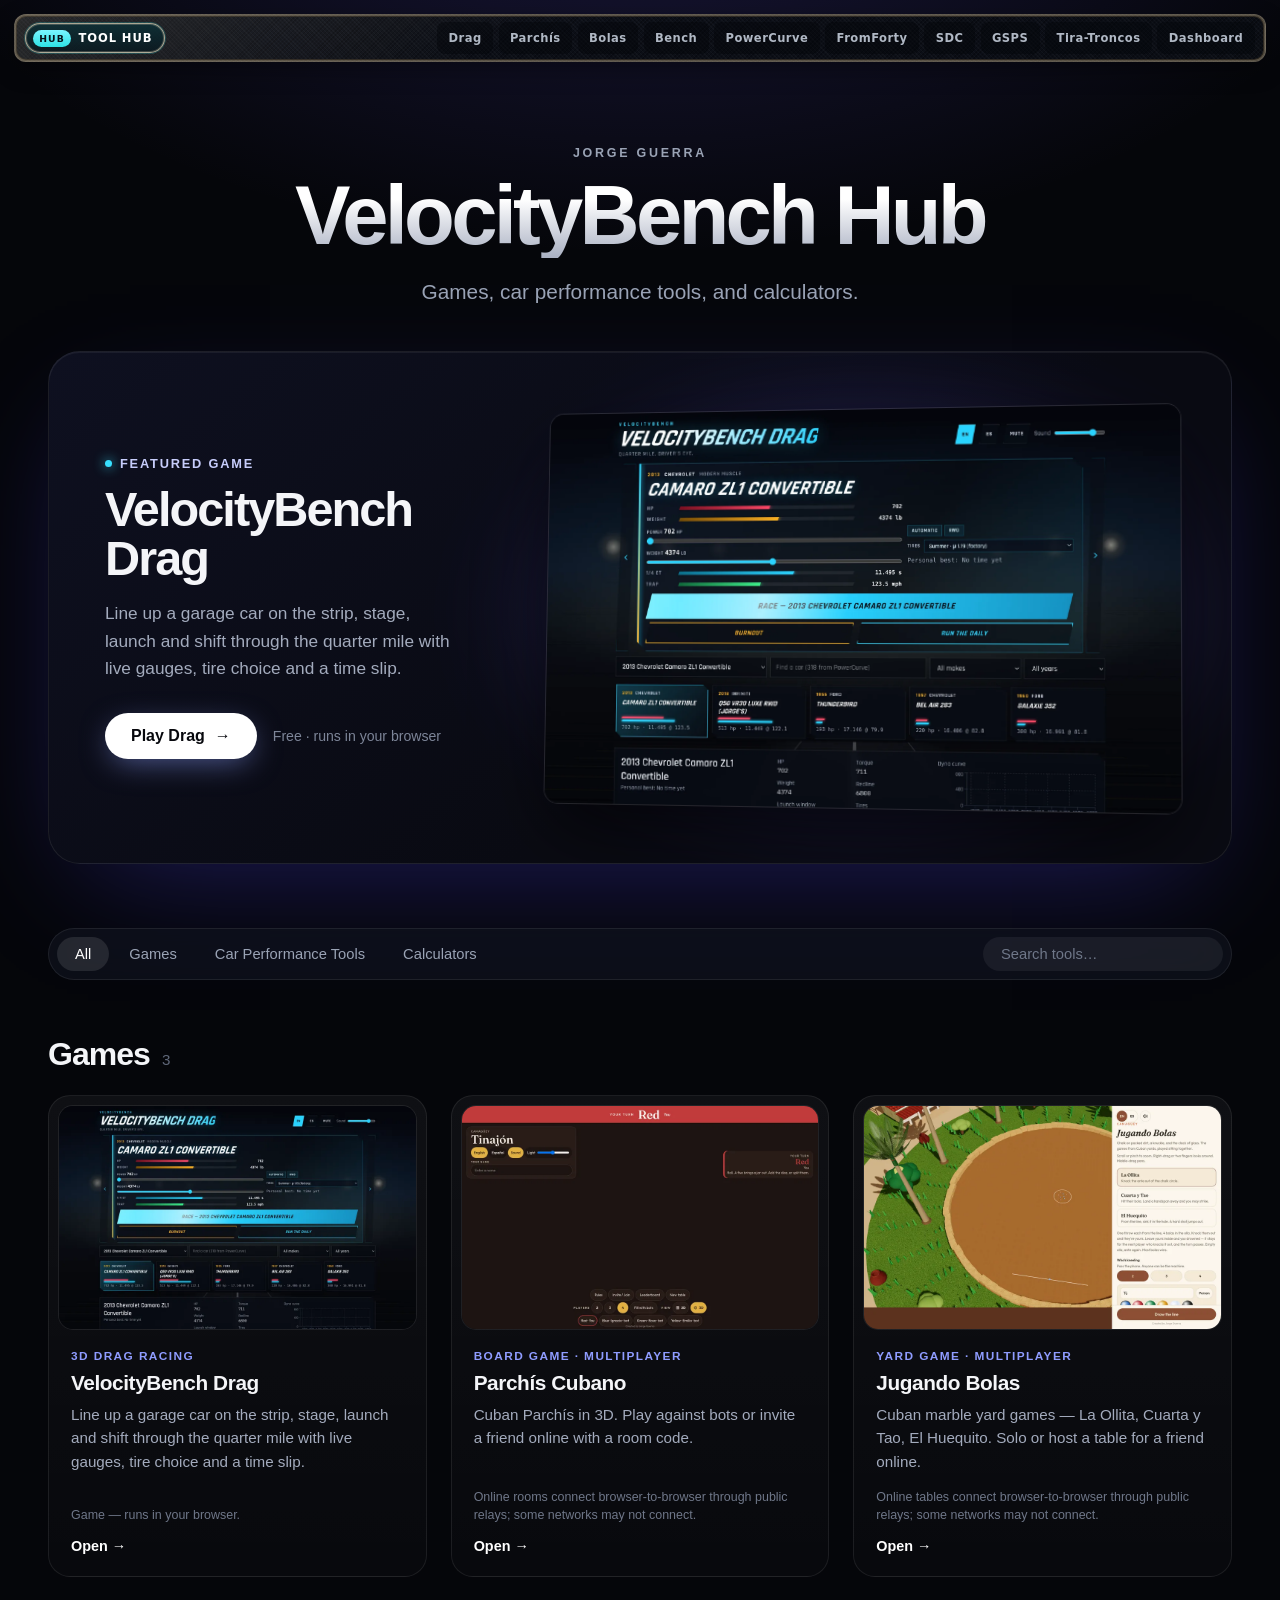
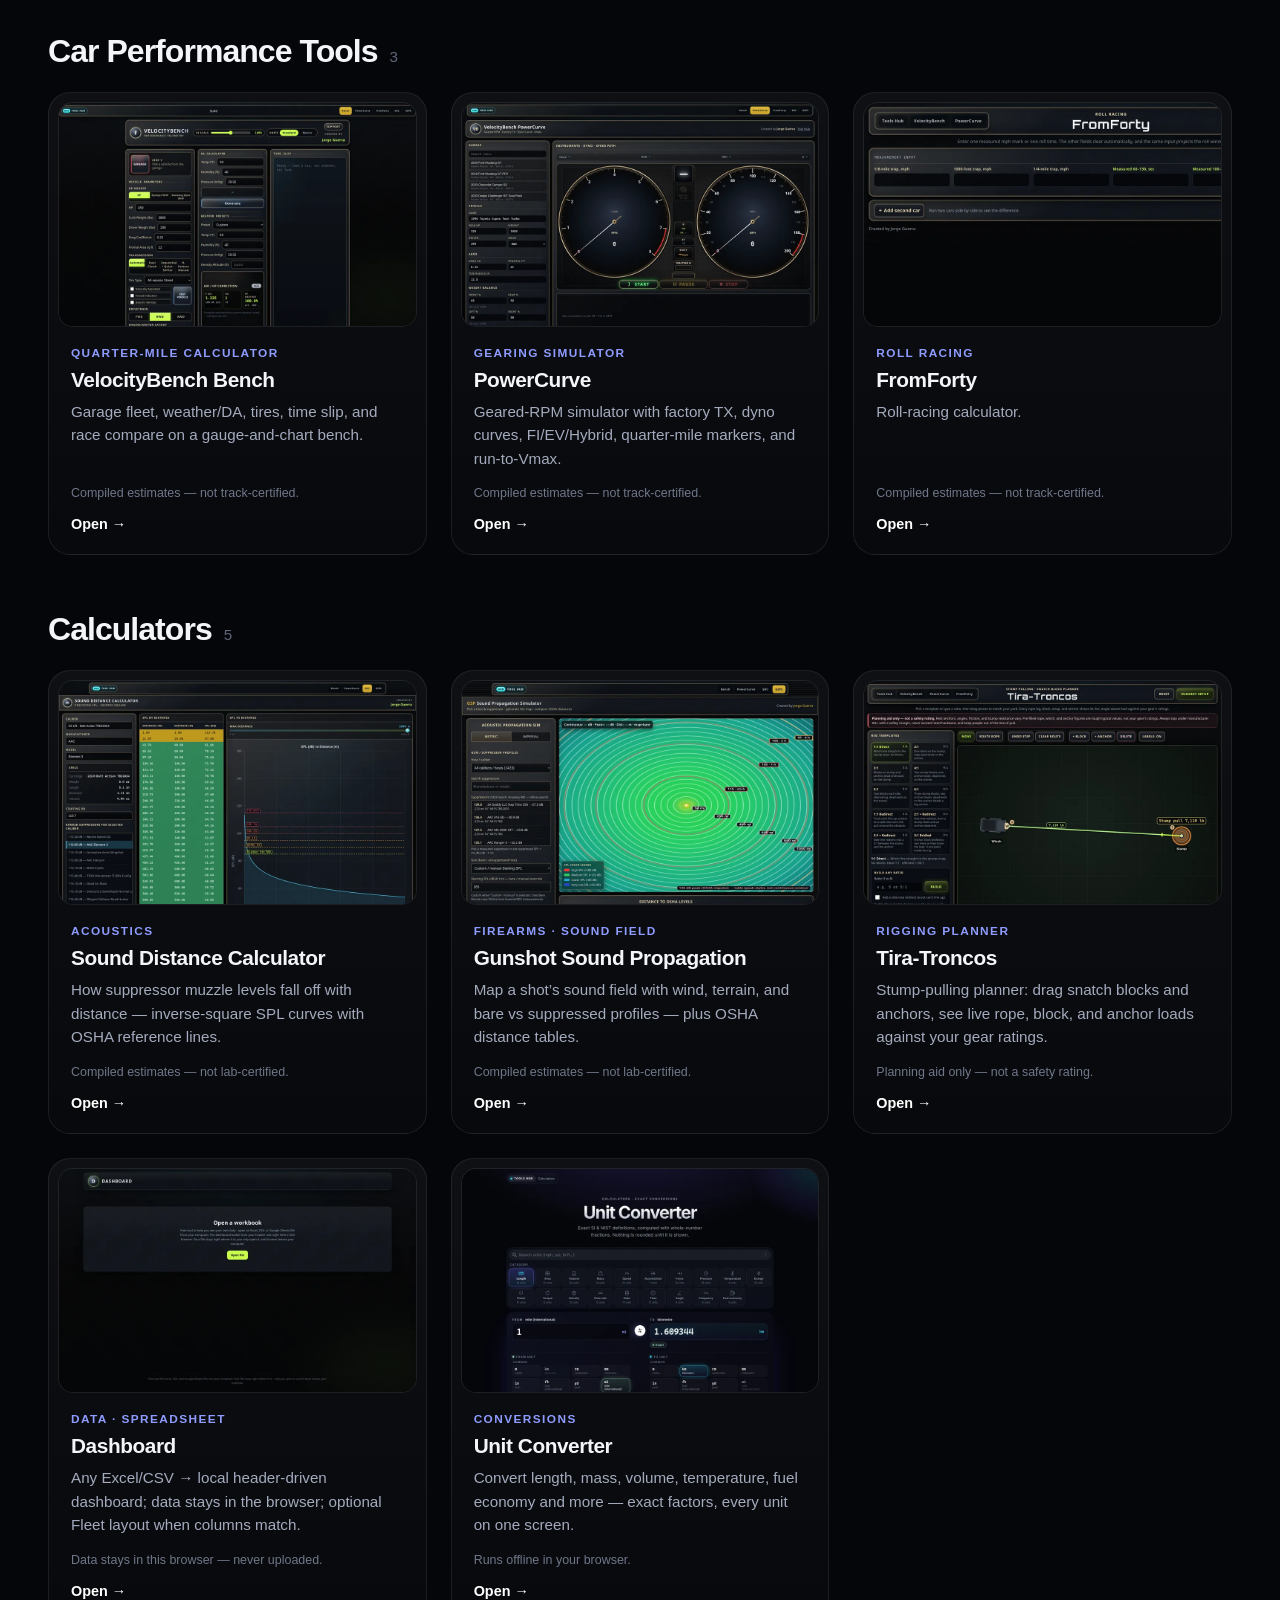
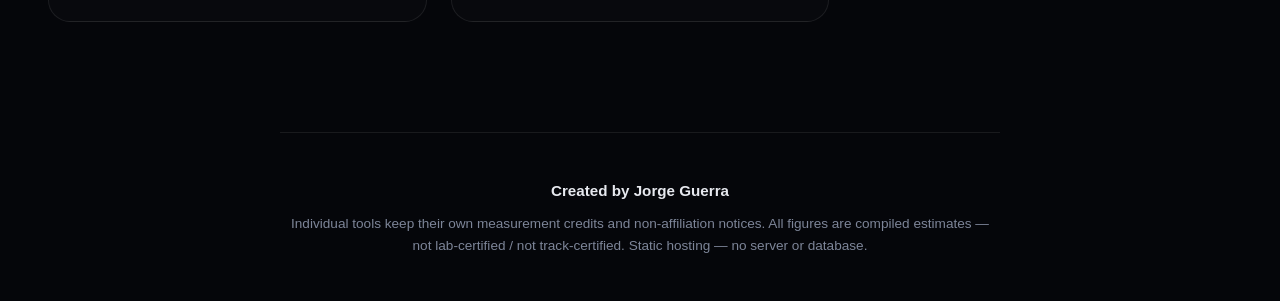
==== index.html @ 387d050f "Hub: add Unit Converter card (Calculators)" ====
<!DOCTYPE html>
<html lang="en">
<head>
  <meta charset="utf-8" />
  <meta name="viewport" content="width=device-width, initial-scale=1" />
  <meta name="description" content="Jorge Guerra’s games, car performance tools, and calculators: VelocityBench Drag, Bench, PowerCurve, FromForty, Parchís Cubano, Jugando Bolas, SDC, GSPS, Tira-Troncos, and Dashboard." />
  <title>VelocityBench · Tool Hub</title>
  <link rel="canonical" href="https://velocitybench.com/" />
  <meta property="og:title" content="VelocityBench · Tool Hub" />
  <meta property="og:description" content="Home base for VelocityBench Drag, Bench, PowerCurve, FromForty, Parchís Cubano, Jugando Bolas, Sound Distance Calculator, Gunshot Sound Propagation, Tira-Troncos, and Dashboard." />
  <meta property="og:url" content="https://velocitybench.com/" />
  <meta property="og:type" content="website" />
  <meta property="og:image" content="https://velocitybench.com/og.png" />
  <meta property="og:site_name" content="VelocityBench" />
  <meta name="twitter:card" content="summary_large_image" />
  <meta name="twitter:title" content="VelocityBench · Tool Hub" />
  <meta name="twitter:description" content="Home base for VelocityBench Drag, Bench, PowerCurve, FromForty, Parchís Cubano, Jugando Bolas, Sound Distance Calculator, Gunshot Sound Propagation, Tira-Troncos, and Dashboard." />
  <meta name="twitter:image" content="https://velocitybench.com/og.png" />
  <meta name="robots" content="index,follow" />
  <meta name="theme-color" content="#05060a" />
  <link rel="stylesheet" href="css/vb-chrome.css" />
  <link rel="stylesheet" href="css/hub-v3.css" />
</head>
<body class="v3 v3-a">
  <nav class="vb-chrome" aria-label="VelocityBench suite">
    <a class="vb-chrome-hub" href="https://velocitybench.com/" aria-current="page" title="VelocityBench Tool Hub"><span class="vb-chrome-hub-badge">HUB</span><span>Tool Hub</span></a>
    <div class="vb-chrome-tools" role="list"><a role="listitem" href="https://01ls1z28-coder.github.io/velocitybench-drag/" title="VelocityBench Drag">Drag</a><a role="listitem" href="https://01ls1z28-coder.github.io/parchis-cubano/" title="Parchís Cubano">Parchís</a><a role="listitem" href="https://01ls1z28-coder.github.io/jugando-bolas/" title="Jugando Bolas">Bolas</a><a role="listitem" href="https://velocitybench.com/bench/" title="VelocityBench Bench">Bench</a><a role="listitem" href="https://01ls1z28-coder.github.io/velocitybench-powercurve/" title="PowerCurve">PowerCurve</a><a role="listitem" href="https://01ls1z28-coder.github.io/fromforty/" title="FromForty">FromForty</a><a role="listitem" href="https://01ls1z28-coder.github.io/sound-distance-calculator/" title="Sound Distance Calculator">SDC</a><a role="listitem" href="https://01ls1z28-coder.github.io/gunshot-sound-propagation/" title="Gunshot Sound Propagation">GSPS</a><a role="listitem" href="https://01ls1z28-coder.github.io/tira-troncos/" title="Tira-Troncos">Tira-Troncos</a><a role="listitem" href="https://01ls1z28-coder.github.io/velocitybench-fleet-board/" title="Dashboard">Dashboard</a></div>
  </nav>
  <div class="shell">
  <header class="top"><p class="kicker">Jorge Guerra</p><h1>VelocityBench Hub</h1><p class="top-lede">Games, car performance tools, and calculators.</p></header>
  <section class="hero" aria-label="Featured">
  <div class="hero-copy"><p class="hero-kicker"><span class="dot"></span>Featured game</p><h2>VelocityBench Drag</h2>
  <p class="hero-lede">Line up a garage car on the strip, stage, launch and shift through the quarter mile with live gauges, tire choice and a time slip.</p><div class="hero-cta"><a class="hero-btn" href="https://01ls1z28-coder.github.io/velocitybench-drag/" rel="noopener">Play Drag<span aria-hidden="true">→</span></a><span class="hero-sub">Free · runs in your browser</span></div></div>
  <a class="hero-shot" href="https://01ls1z28-coder.github.io/velocitybench-drag/" rel="noopener" tabindex="-1" aria-hidden="true"><span class="hero-glow"></span><img src="img/tools/drag-hero.webp" alt="" width="2000" height="1250" fetchpriority="high" /></a>
</section>
  <div class="controls" role="search">
    <div class="tabs" role="group" aria-label="Filter by section"><button class="tab is-on" data-filter="all" aria-pressed="true">All</button><button class="tab" data-filter="games" aria-pressed="false">Games</button><button class="tab" data-filter="car" aria-pressed="false">Car Performance Tools</button><button class="tab" data-filter="calc" aria-pressed="false">Calculators</button></div>
    <label class="search"><span class="sr">Search tools</span><input id="q" type="search" placeholder="Search tools…" autocomplete="off" /></label>
  </div>
  <main id="cats"><section class="cat" data-section="games" aria-labelledby="h-games"><header class="cat-head"><h2 id="h-games">Games</h2><span class="cat-count">3</span></header>
<div class="grid"><article class="card" data-cat="games" data-search="velocitybench drag drag 3d drag racing line up a garage car on the strip, stage, launch and shift through the quarter mile with live gauges, tire choice and a time slip.">
  <a class="card-link" href="https://01ls1z28-coder.github.io/velocitybench-drag/" rel="noopener"><div class="thumb"><img src="img/tools/drag.webp" alt="" width="960" height="600" /></div>
  <div class="card-body"><p class="card-tag">3D drag racing</p><h3>VelocityBench Drag</h3><p class="card-desc">Line up a garage car on the strip, stage, launch and shift through the quarter mile with live gauges, tire choice and a time slip.</p><p class="card-note">Game — runs in your browser.</p><span class="card-go">Open <span aria-hidden="true">→</span></span></div></a>
</article><article class="card" data-cat="games" data-search="parchís cubano parchís board game · multiplayer cuban parchís in 3d. play against bots or invite a friend online with a room code.">
  <a class="card-link" href="https://01ls1z28-coder.github.io/parchis-cubano/" rel="noopener"><div class="thumb"><img src="img/tools/parchis.webp" alt="" width="960" height="600" /></div>
  <div class="card-body"><p class="card-tag">Board game · Multiplayer</p><h3>Parchís Cubano</h3><p class="card-desc">Cuban Parchís in 3D. Play against bots or invite a friend online with a room code.</p><p class="card-note">Online rooms connect browser-to-browser through public relays; some networks may not connect.</p><span class="card-go">Open <span aria-hidden="true">→</span></span></div></a>
</article><article class="card" data-cat="games" data-search="jugando bolas bolas yard game · multiplayer cuban marble yard games — la ollita, cuarta y tao, el huequito. solo or host a table for a friend online.">
  <a class="card-link" href="https://01ls1z28-coder.github.io/jugando-bolas/" rel="noopener"><div class="thumb"><img src="img/tools/bolas.webp" alt="" width="960" height="600" /></div>
  <div class="card-body"><p class="card-tag">Yard game · Multiplayer</p><h3>Jugando Bolas</h3><p class="card-desc">Cuban marble yard games — La Ollita, Cuarta y Tao, El Huequito. Solo or host a table for a friend online.</p><p class="card-note">Online tables connect browser-to-browser through public relays; some networks may not connect.</p><span class="card-go">Open <span aria-hidden="true">→</span></span></div></a>
</article></div></section><section class="cat" data-section="car" aria-labelledby="h-car"><header class="cat-head"><h2 id="h-car">Car Performance Tools</h2><span class="cat-count">3</span></header>
<div class="grid"><article class="card" data-cat="car" data-search="velocitybench bench bench quarter-mile calculator garage fleet, weather/da, tires, time slip, and race compare on a gauge-and-chart bench.">
  <a class="card-link" href="https://velocitybench.com/bench/" rel="noopener"><div class="thumb"><img src="img/tools/bench.webp" alt="" width="960" height="600" /></div>
  <div class="card-body"><p class="card-tag">Quarter-mile calculator</p><h3>VelocityBench Bench</h3><p class="card-desc">Garage fleet, weather/DA, tires, time slip, and race compare on a gauge-and-chart bench.</p><p class="card-note">Compiled estimates — not track-certified.</p><span class="card-go">Open <span aria-hidden="true">→</span></span></div></a>
</article><article class="card" data-cat="car" data-search="powercurve powercurve gearing simulator geared-rpm simulator with factory tx, dyno curves, fi/ev/hybrid, quarter-mile markers, and run-to-vmax.">
  <a class="card-link" href="https://01ls1z28-coder.github.io/velocitybench-powercurve/" rel="noopener"><div class="thumb"><img src="img/tools/powercurve.webp" alt="" width="960" height="600" /></div>
  <div class="card-body"><p class="card-tag">Gearing simulator</p><h3>PowerCurve</h3><p class="card-desc">Geared-RPM simulator with factory TX, dyno curves, FI/EV/Hybrid, quarter-mile markers, and run-to-Vmax.</p><p class="card-note">Compiled estimates — not track-certified.</p><span class="card-go">Open <span aria-hidden="true">→</span></span></div></a>
</article><article class="card" data-cat="car" data-search="fromforty fromforty roll racing roll-racing calculator.">
  <a class="card-link" href="https://01ls1z28-coder.github.io/fromforty/" rel="noopener"><div class="thumb"><img src="img/tools/fromforty.webp" alt="" width="960" height="600" /></div>
  <div class="card-body"><p class="card-tag">Roll racing</p><h3>FromForty</h3><p class="card-desc">Roll-racing calculator.</p><p class="card-note">Compiled estimates — not track-certified.</p><span class="card-go">Open <span aria-hidden="true">→</span></span></div></a>
</article></div></section><section class="cat" data-section="calc" aria-labelledby="h-calc"><header class="cat-head"><h2 id="h-calc">Calculators</h2><span class="cat-count">5</span></header>
<div class="grid"><article class="card" data-cat="calc" data-search="sound distance calculator sdc acoustics how suppressor muzzle levels fall off with distance — inverse-square spl curves with osha reference lines.">
  <a class="card-link" href="https://01ls1z28-coder.github.io/sound-distance-calculator/" rel="noopener"><div class="thumb"><img src="img/tools/sdc.webp" alt="" width="960" height="600" /></div>
  <div class="card-body"><p class="card-tag">Acoustics</p><h3>Sound Distance Calculator</h3><p class="card-desc">How suppressor muzzle levels fall off with distance — inverse-square SPL curves with OSHA reference lines.</p><p class="card-note">Compiled estimates — not lab-certified.</p><span class="card-go">Open <span aria-hidden="true">→</span></span></div></a>
</article><article class="card" data-cat="calc" data-search="gunshot sound propagation gsps firearms · sound field map a shot’s sound field with wind, terrain, and bare vs suppressed profiles — plus osha distance tables.">
  <a class="card-link" href="https://01ls1z28-coder.github.io/gunshot-sound-propagation/" rel="noopener"><div class="thumb"><img src="img/tools/gsps.webp" alt="" width="960" height="600" /></div>
  <div class="card-body"><p class="card-tag">Firearms · Sound field</p><h3>Gunshot Sound Propagation</h3><p class="card-desc">Map a shot’s sound field with wind, terrain, and bare vs suppressed profiles — plus OSHA distance tables.</p><p class="card-note">Compiled estimates — not lab-certified.</p><span class="card-go">Open <span aria-hidden="true">→</span></span></div></a>
</article><article class="card" data-cat="calc" data-search="tira-troncos tira-troncos rigging planner stump-pulling planner: drag snatch blocks and anchors, see live rope, block, and anchor loads against your gear ratings.">
  <a class="card-link" href="https://01ls1z28-coder.github.io/tira-troncos/" rel="noopener"><div class="thumb"><img src="img/tools/tira.webp" alt="" width="960" height="600" /></div>
  <div class="card-body"><p class="card-tag">Rigging planner</p><h3>Tira-Troncos</h3><p class="card-desc">Stump-pulling planner: drag snatch blocks and anchors, see live rope, block, and anchor loads against your gear ratings.</p><p class="card-note">Planning aid only — not a safety rating.</p><span class="card-go">Open <span aria-hidden="true">→</span></span></div></a>
</article><article class="card" data-cat="calc" data-search="dashboard dashboard data · spreadsheet any excel/csv → local header-driven dashboard; data stays in the browser; optional fleet layout when columns match.">
  <a class="card-link" href="https://01ls1z28-coder.github.io/velocitybench-fleet-board/" rel="noopener"><div class="thumb"><img src="img/tools/dash.webp" alt="" width="960" height="600" /></div>
  <div class="card-body"><p class="card-tag">Data · Spreadsheet</p><h3>Dashboard</h3><p class="card-desc">Any Excel/CSV → local header-driven dashboard; data stays in the browser; optional Fleet layout when columns match.</p><p class="card-note">Data stays in this browser — never uploaded.</p><span class="card-go">Open <span aria-hidden="true">→</span></span></div></a>
</article><article class="card" data-cat="calc" data-search="unit converter units conversion convert length, mass, volume, temperature, fuel economy and more — exact factors, every unit on one screen.">
  <a class="card-link" href="https://01ls1z28-coder.github.io/unit-converter/" rel="noopener"><div class="thumb"><img src="img/tools/units.webp" alt="" width="960" height="600" /></div>
  <div class="card-body"><p class="card-tag">Conversions</p><h3>Unit Converter</h3><p class="card-desc">Convert length, mass, volume, temperature, fuel economy and more — exact factors, every unit on one screen.</p><p class="card-note">Runs offline in your browser.</p><span class="card-go">Open <span aria-hidden="true">→</span></span></div></a>
</article></div></section><p class="empty" hidden>No tools match that search.</p></main>
  </div>
  <footer class="site-footer">
    <p><strong>Created by Jorge Guerra</strong></p>
    <p class="footer-note">Individual tools keep their own measurement credits and non-affiliation notices. All figures are compiled estimates — not lab-certified / not track-certified. Static hosting — no server or database.</p>
  </footer>
  <script src="js/goatcounter-config.js"></script>
  <script src="js/goatcounter-loader.js"></script>
  <script src="js/hub-v3.js"></script>
</body>
</html>
---- css/vb-chrome.css ----
/* VelocityBench shared chrome — Hub link + tool switcher (Family Brass) */
:root {
  --vb-chrome-brass: rgba(215, 196, 160, 0.42);
  --vb-chrome-brass-strong: rgba(240, 226, 196, 0.22);
  --vb-chrome-brass-inset: rgba(106, 87, 56, 0.35);
  --vb-chrome-brass-text: #e8d7b0;
  --vb-chrome-deep: #07090c;
  --vb-chrome-muted: #b0b8c4;
}

.vb-chrome {
  display: flex;
  flex-wrap: wrap;
  align-items: center;
  justify-content: space-between;
  gap: 0.55rem 0.85rem;
  padding: 0.45rem 0.65rem;
  margin: 0 0 0.75rem;
  border-radius: 12px;
  border: 1px solid var(--vb-chrome-brass);
  background:
    linear-gradient(145deg, rgba(240, 226, 196, 0.10), transparent 40%),
    linear-gradient(165deg, rgba(255, 255, 255, 0.03) 0%, transparent 45%),
    repeating-linear-gradient(45deg, rgba(255,255,255,0.025) 0 1px, transparent 1px 3px),
    repeating-linear-gradient(-45deg, rgba(0,0,0,0.25) 0 1px, transparent 1px 3px),
    rgba(12, 16, 22, 0.92);
  box-shadow:
    inset 0 0 0 1px var(--vb-chrome-brass-strong),
    inset 0 0 0 2px var(--vb-chrome-brass-inset),
    0 8px 22px rgba(0, 0, 0, 0.35);
  font-family: "Segoe UI", system-ui, -apple-system, sans-serif;
}

.vb-chrome-hub {
  display: inline-flex;
  align-items: center;
  gap: 0.45rem;
  padding: 0.35rem 0.7rem 0.35rem 0.4rem;
  border-radius: 999px;
  text-decoration: none;
  color: #e8fbff;
  font-size: 0.72rem;
  font-weight: 700;
  letter-spacing: 0.08em;
  text-transform: uppercase;
  border: 1px solid var(--vb-chrome-brass);
  background:
    linear-gradient(180deg, rgba(45, 226, 230, 0.14), rgba(45, 226, 230, 0.05)),
    rgba(8, 14, 20, 0.85);
  box-shadow: inset 0 0 0 1px var(--vb-chrome-brass-strong);
  transition: border-color 0.15s ease, transform 0.15s ease;
}

.vb-chrome-hub:hover {
  border-color: rgba(240, 226, 196, 0.7);
  transform: translateY(-1px);
  color: #fff;
}

.vb-chrome-hub-badge {
  font-size: 0.58rem;
  font-weight: 800;
  letter-spacing: 0.12em;
  padding: 0.2rem 0.4rem;
  border-radius: 999px;
  color: #061018;
  background: linear-gradient(180deg, #7af5ff, #2de2e6);
}

.vb-chrome-tools {
  display: flex;
  flex-wrap: wrap;
  gap: 0.35rem;
  align-items: center;
}

.vb-chrome-tools a {
  display: inline-flex;
  align-items: center;
  min-height: 32px;
  padding: 0.3rem 0.65rem;
  border-radius: 8px;
  text-decoration: none;
  font-size: 0.72rem;
  font-weight: 700;
  letter-spacing: 0.04em;
  color: var(--vb-chrome-muted);
  border: 1px solid transparent;
  background: rgba(4, 6, 9, 0.45);
  transition: color 0.15s ease, border-color 0.15s ease, background 0.15s ease;
}

.vb-chrome-tools a:hover {
  color: var(--vb-chrome-brass-text);
  border-color: var(--vb-chrome-brass);
}

.vb-chrome-tools a[aria-current="page"] {
  color: #0a0c0f;
  background: linear-gradient(180deg, #dfb83a, #c9a227);
  border-color: rgba(255, 255, 255, 0.12);
}

.vb-chrome-tools a:focus-visible,
.vb-chrome-hub:focus-visible {
  outline: none;
  box-shadow: 0 0 0 2px var(--vb-chrome-deep), 0 0 0 4px rgba(215, 196, 160, 0.4);
}

@media (max-width: 640px) {
  .vb-chrome {
    padding: 0.4rem 0.5rem;
  }
  .vb-chrome-tools a {
    font-size: 0.68rem;
    padding: 0.28rem 0.5rem;
  }
}

/* Suite label — one family across Hub / Bench / Race */
.vb-chrome-label {
  margin: 0;
  font-size: 0.62rem;
  font-weight: 800;
  letter-spacing: 0.16em;
  text-transform: uppercase;
  color: var(--vb-chrome-brass-text);
  opacity: 0.72;
}

.vb-chrome-hub[aria-current="page"] {
  border-color: rgba(240, 226, 196, 0.7);
  color: #fff;
  box-shadow:
    inset 0 0 0 1px var(--vb-chrome-brass-strong),
    0 0 0 1px rgba(45, 226, 230, 0.22);
}

.vb-chrome--footer {
  margin-top: 1rem;
}

@media (max-width: 640px) {
  .vb-chrome-label {
    width: 100%;
    order: 3;
  }
}
---- css/hub-v3.css ----
*{box-sizing:border-box}
html{-webkit-text-size-adjust:100%}
body{margin:0;padding:14px;font-family:"Inter","SF Pro Display",-apple-system,BlinkMacSystemFont,"Segoe UI",Roboto,"Helvetica Neue",sans-serif;-webkit-font-smoothing:antialiased;text-rendering:optimizeLegibility}
.sr{position:absolute;width:1px;height:1px;overflow:hidden;clip:rect(0 0 0 0)}
[hidden]{display:none!important}
.shell{max-width:1200px;margin:0 auto;padding:0 8px}
img{display:block;max-width:100%;height:auto}
.top{text-align:center;padding:72px 0 44px}
.kicker{margin:0 0 14px;font-size:.78rem;font-weight:600;letter-spacing:.22em;text-transform:uppercase}
.top h1{margin:0;font-size:clamp(2.6rem,7vw,5.2rem);font-weight:700;letter-spacing:-.045em;line-height:1}
.top-lede{margin:18px auto 0;max-width:44ch;font-size:clamp(1.05rem,2vw,1.3rem);line-height:1.5}
.hero{position:relative;display:grid;grid-template-columns:minmax(0,.9fr) minmax(0,1.5fr);align-items:center;gap:48px;padding:56px;border-radius:32px;overflow:hidden;isolation:isolate}
.hero-kicker{display:flex;align-items:center;gap:8px;margin:0;font-size:.8rem;font-weight:600;letter-spacing:.14em;text-transform:uppercase}
.dot{width:7px;height:7px;border-radius:50%}
.hero h2{margin:14px 0 16px;font-size:clamp(2.1rem,3.8vw,3.3rem);text-wrap:balance;font-weight:700;letter-spacing:-.04em;line-height:1.02}
.hero-lede{margin:0;font-size:1.08rem;line-height:1.6;max-width:36ch}
.hero-cta{display:flex;align-items:center;flex-wrap:wrap;gap:16px;margin-top:30px}
.hero-btn{display:inline-flex;align-items:center;gap:10px;padding:14px 26px;border-radius:999px;font-weight:600;font-size:1rem;text-decoration:none;transition:transform .3s cubic-bezier(.2,.8,.2,1),box-shadow .3s}
.hero-btn span{transition:transform .3s cubic-bezier(.2,.8,.2,1)}
.hero-btn:hover{transform:translateY(-1px)}.hero-btn:hover span{transform:translateX(4px)}
.hero-sub{font-size:.88rem}
.hero-shot{position:relative;display:block;border-radius:16px;transform:perspective(1600px) rotateY(-8deg) rotateX(3deg);transition:transform .9s cubic-bezier(.2,.8,.2,1)}
.hero-shot img{position:relative;border-radius:14px;z-index:1}
.hero-glow{position:absolute;inset:-12%;z-index:0;filter:blur(48px);opacity:.75;transition:opacity .9s}
.hero:hover .hero-shot{transform:perspective(1600px) rotateY(-3deg) rotateX(1deg) scale(1.015)}
.hero:hover .hero-glow{opacity:1}
.controls{position:sticky;top:10px;z-index:10;display:flex;align-items:center;justify-content:space-between;gap:14px;margin:64px 0 8px;padding:8px;border-radius:999px;backdrop-filter:saturate(180%) blur(20px);-webkit-backdrop-filter:saturate(180%) blur(20px)}
.tabs{display:flex;gap:2px;overflow-x:auto;scrollbar-width:none}.tabs::-webkit-scrollbar{display:none}
.tab{font:inherit;font-size:.92rem;font-weight:500;cursor:pointer;white-space:nowrap;padding:9px 18px;border:0;border-radius:999px;background:transparent;transition:background .25s,color .25s}
.search input{font:inherit;font-size:.92rem;width:240px;padding:9px 18px;border-radius:999px;border:0;outline:none;transition:width .35s cubic-bezier(.2,.8,.2,1),box-shadow .25s}
.search input:focus{width:300px}
.cat{margin-top:56px}
.cat-head{display:flex;align-items:baseline;gap:12px;margin:0 0 22px}
.cat-head h2{margin:0;font-size:clamp(1.5rem,2.6vw,2rem);font-weight:700;letter-spacing:-.03em}
.cat-count{font-size:.95rem;font-weight:500}
.grid{display:grid;grid-template-columns:repeat(auto-fill,minmax(300px,1fr));gap:24px}
.card{border-radius:22px;overflow:hidden;transition:transform .5s cubic-bezier(.2,.8,.2,1),box-shadow .5s,border-color .5s}
.card-link{display:flex;flex-direction:column;height:100%;color:inherit;text-decoration:none}
.thumb{aspect-ratio:16/10;overflow:hidden;margin:10px 10px 0;border-radius:14px}
.thumb img{width:100%;height:100%;object-fit:cover;object-position:top left;transition:transform .8s cubic-bezier(.2,.8,.2,1)}
.card:hover{transform:translateY(-6px)}.card:hover .thumb img{transform:scale(1.045)}
.card-body{display:flex;flex-direction:column;flex:1;padding:20px 22px 22px}
.card-tag{margin:0;font-size:.74rem;font-weight:600;letter-spacing:.12em;text-transform:uppercase}
.card h3{margin:8px 0 8px;font-size:1.3rem;font-weight:650;letter-spacing:-.02em}
.card-desc{margin:0 0 14px;font-size:.95rem;line-height:1.55}
.card-note{margin:auto 0 0;font-size:.78rem;line-height:1.45}
.card-go{margin-top:14px;font-size:.9rem;font-weight:600}
.card-go span{display:inline-block;transition:transform .35s}.card:hover .card-go span{transform:translateX(4px)}
.anim .card{animation:rise .55s cubic-bezier(.2,.8,.2,1) both}
@keyframes rise{from{opacity:0;transform:translateY(14px) scale(.985)}to{opacity:1;transform:none}}
.empty{text-align:center;padding:64px 0;font-size:1.05rem}
.site-footer{text-align:center;max-width:720px;margin:110px auto 30px;padding-top:36px;font-size:.85rem}
.site-footer strong{font-size:.95rem;font-weight:600}
.footer-note{line-height:1.6;margin-top:10px}
@media (prefers-reduced-motion:reduce){*{animation:none!important;transition:none!important}}
@media (max-width:860px){
 .top{padding:44px 0 28px}
 .hero{grid-template-columns:1fr;padding:30px 22px 26px;gap:30px;border-radius:26px}
 .hero-shot{order:-1;transform:none}.hero:hover .hero-shot{transform:none}
 .controls{flex-direction:column;align-items:stretch;border-radius:22px;margin-top:40px}
 .search input,.search input:focus{width:100%}
 .tab{padding:8px 11px;font-size:.84rem}.tabs{justify-content:space-between}
 .top h1{font-size:2.45rem}
 .grid{grid-template-columns:1fr;gap:18px}.cat{margin-top:40px}
}
@media (min-width:1100px){.grid:has(> .card:nth-child(4):last-child){grid-template-columns:repeat(4,1fr)}.grid:has(> .card:nth-child(4):last-child) .card h3{font-size:1.15rem}}
/* A — "Obsidian": near-black, aurora glow, hairline borders (Linear-like) */
.v3-a{color:#f4f5f8;background:#05060a radial-gradient(1100px 620px at 50% -180px,rgba(108,92,255,.22),transparent 70%) no-repeat}
.v3-a .kicker{color:#9aa3b5}
.v3-a .top h1{background:linear-gradient(180deg,#fff 30%,#a9b0c2);-webkit-background-clip:text;background-clip:text;color:transparent}
.v3-a .top-lede{color:#9aa3b5}
.v3-a .hero{background:linear-gradient(140deg,#0e1020,#090a12 60%);border:1px solid rgba(255,255,255,.08);box-shadow:inset 0 1px 0 rgba(255,255,255,.06),0 40px 120px -40px rgba(80,70,255,.35)}
.v3-a .hero-kicker{color:#c7cdfb}.v3-a .dot{background:#38e0ff;box-shadow:0 0 12px #38e0ff}
.v3-a .hero-lede{color:#a3abbd}.v3-a .hero-sub{color:#7d8598}
.v3-a .hero-btn{background:#fff;color:#07080d;box-shadow:0 8px 30px -6px rgba(140,160,255,.55)}
.v3-a .hero-glow{background:radial-gradient(closest-side,rgba(56,224,255,.55),rgba(108,92,255,.35) 55%,transparent)}
.v3-a .hero-shot img{box-shadow:0 0 0 1px rgba(255,255,255,.12),0 30px 80px -10px rgba(0,0,0,.8)}
.v3-a .controls{background:rgba(16,18,28,.72);border:1px solid rgba(255,255,255,.08)}
.v3-a .tab{color:#9aa3b5}.v3-a .tab:hover{color:#fff}.v3-a .tab.is-on{background:rgba(255,255,255,.1);color:#fff}
.v3-a .search input{background:rgba(255,255,255,.06);color:#fff}.v3-a .search input::placeholder{color:#6f7789}
.v3-a .search input:focus{box-shadow:0 0 0 1px rgba(140,160,255,.6)}
.v3-a .cat-count{color:#5f6779}
.v3-a .card{background:linear-gradient(180deg,rgba(255,255,255,.045),rgba(255,255,255,.015));border:1px solid rgba(255,255,255,.08)}
.v3-a .card:hover{border-color:rgba(160,170,255,.35);box-shadow:0 30px 60px -20px rgba(0,0,0,.9),0 0 50px -20px rgba(108,92,255,.5)}
.v3-a .thumb{box-shadow:0 0 0 1px rgba(255,255,255,.08)}
.v3-a .card-tag{color:#8f9cff}.v3-a .card-desc{color:#a3abbd}.v3-a .card-note{color:#6f7789}.v3-a .card-go{color:#fff}
.v3-a .empty,.v3-a .site-footer{color:#7d8598}.v3-a .site-footer{border-top:1px solid rgba(255,255,255,.08)}.v3-a .site-footer strong{color:#e7e9ef}
/* Phone nav: one row — Hub pill fixed left, tools scroll horizontally (Obsidian) */
@media (max-width:640px){
.v3-a .vb-chrome{flex-wrap:nowrap;gap:10px;padding:6px 0 6px 6px;border-radius:999px;border-color:rgba(255,255,255,.1);background:rgba(16,18,28,.78);backdrop-filter:saturate(180%) blur(20px);-webkit-backdrop-filter:saturate(180%) blur(20px);box-shadow:inset 0 1px 0 rgba(255,255,255,.05)}
.v3-a .vb-chrome-hub{flex:0 0 auto}
.v3-a .vb-chrome-tools{flex:1 1 auto;min-width:0;flex-wrap:nowrap;justify-content:flex-start;overflow-x:auto;scrollbar-width:none;-webkit-overflow-scrolling:touch;scroll-snap-type:x proximity;padding-right:18px;-webkit-mask-image:linear-gradient(90deg,#000 85%,transparent);mask-image:linear-gradient(90deg,#000 85%,transparent)}
.v3-a .vb-chrome-tools::-webkit-scrollbar{display:none}
.v3-a .vb-chrome-tools a{flex:0 0 auto;scroll-snap-align:start;background:transparent;border-color:transparent;color:#aeb5c4;padding:6px 10px}
.v3-a .vb-chrome-tools a:hover{color:#fff;background:rgba(255,255,255,.08)}
}
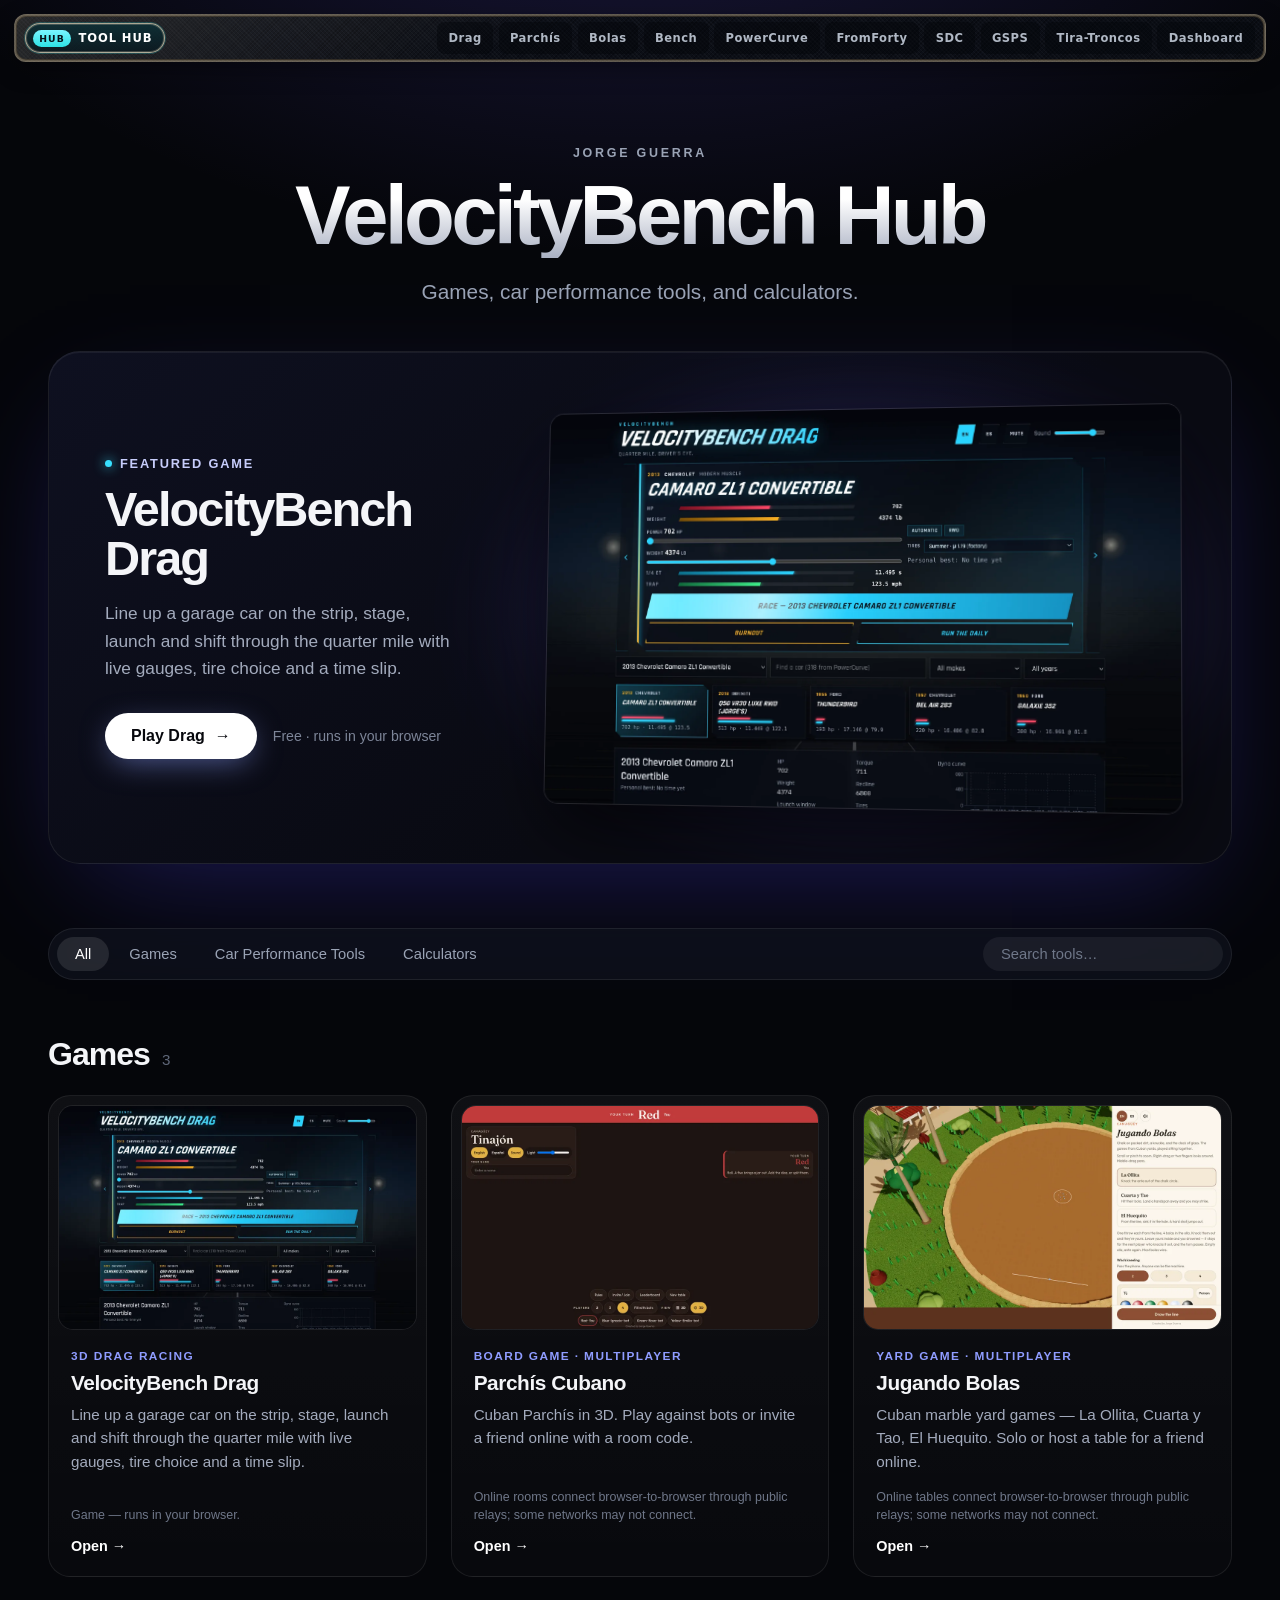
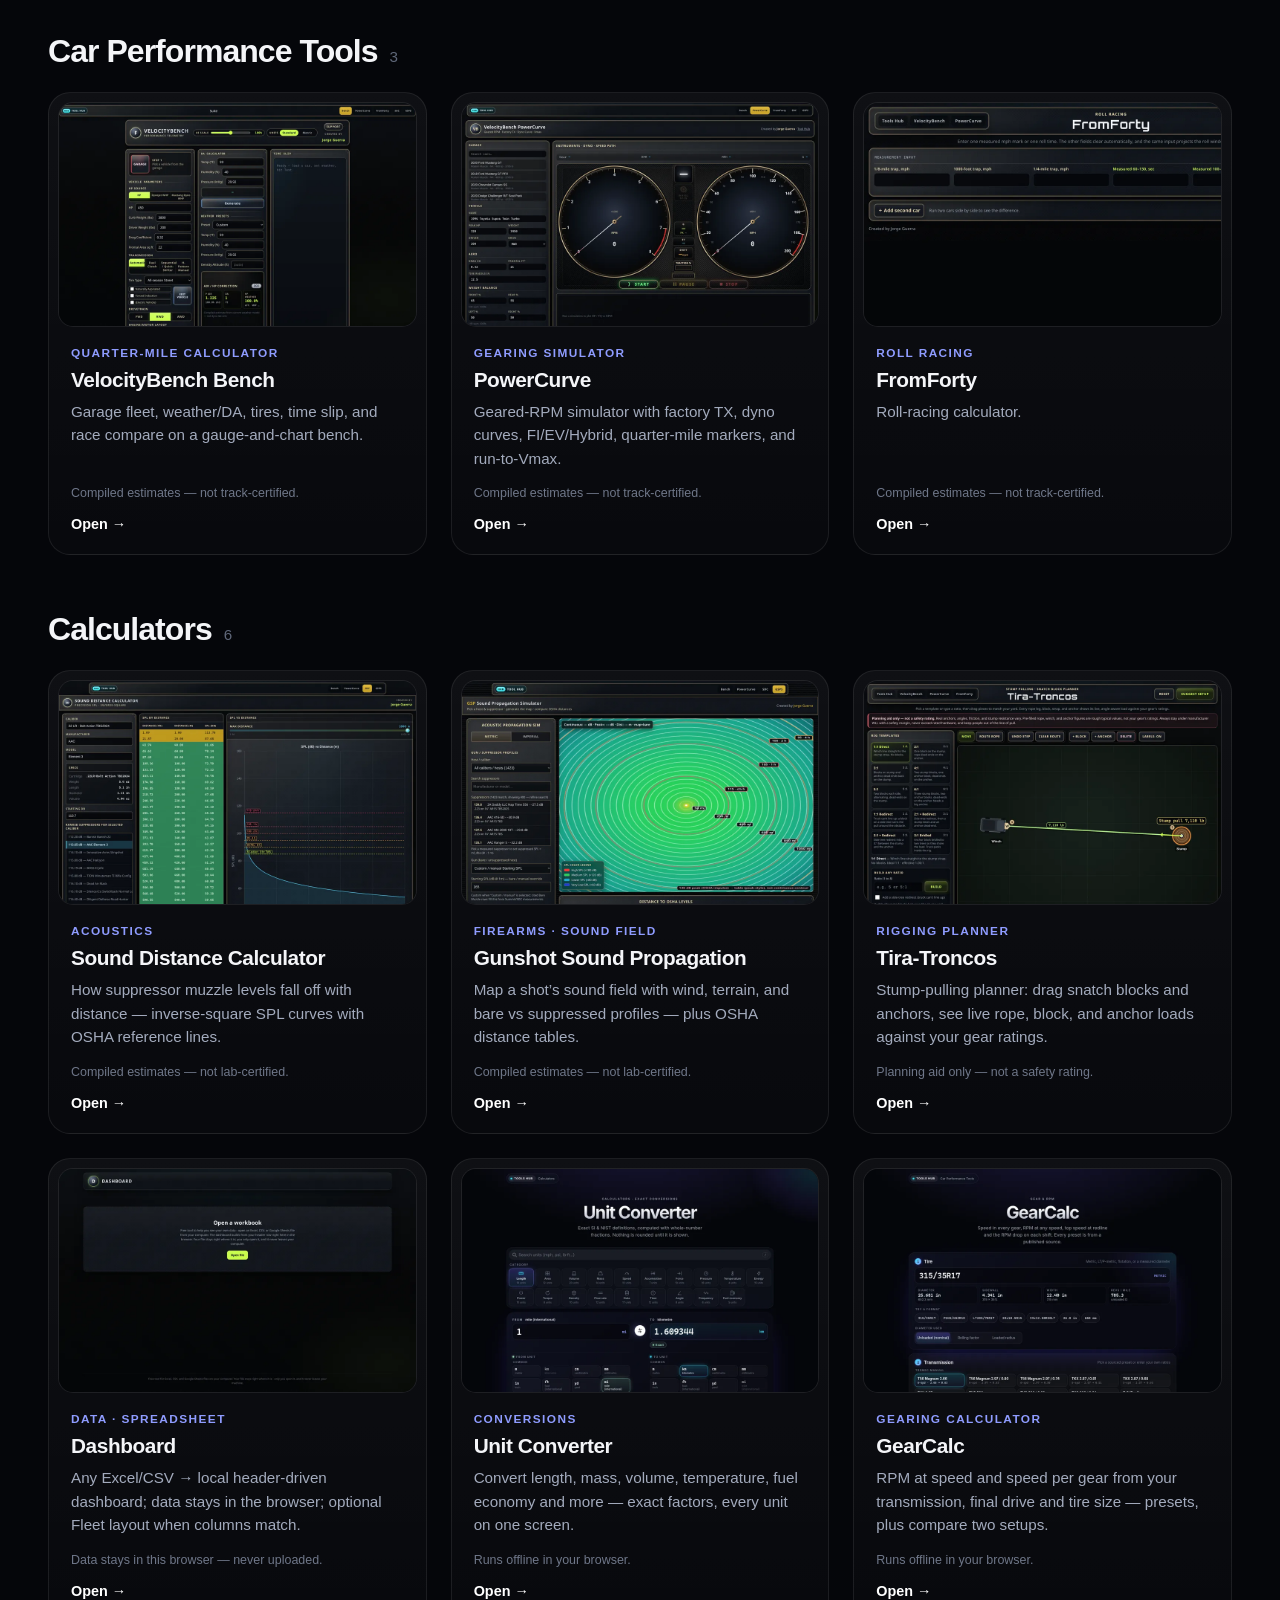
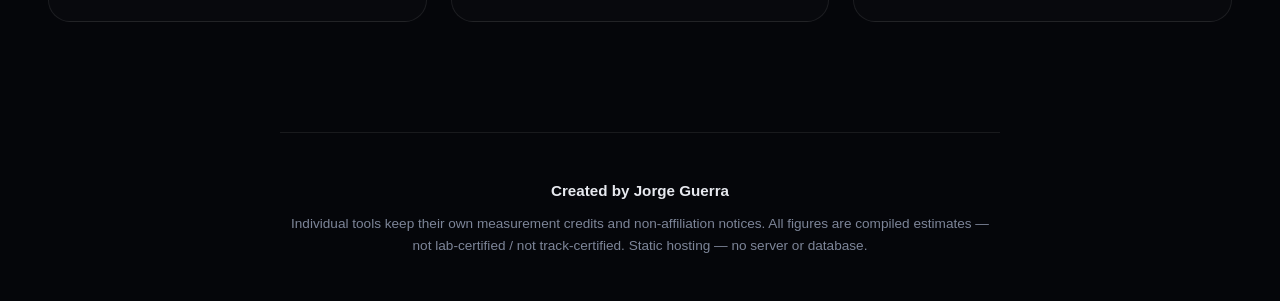
==== commit 82550d1b: "Hub: add GearCalc card (Calculators)" ====
--- a/index.html
+++ b/index.html
@@ -57,7 +57,7 @@
 </article><article class="card" data-cat="car" data-search="fromforty fromforty roll racing roll-racing calculator.">
   <a class="card-link" href="https://01ls1z28-coder.github.io/fromforty/" rel="noopener"><div class="thumb"><img src="img/tools/fromforty.webp" alt="" width="960" height="600" /></div>
   <div class="card-body"><p class="card-tag">Roll racing</p><h3>FromForty</h3><p class="card-desc">Roll-racing calculator.</p><p class="card-note">Compiled estimates — not track-certified.</p><span class="card-go">Open <span aria-hidden="true">→</span></span></div></a>
-</article></div></section><section class="cat" data-section="calc" aria-labelledby="h-calc"><header class="cat-head"><h2 id="h-calc">Calculators</h2><span class="cat-count">5</span></header>
+</article></div></section><section class="cat" data-section="calc" aria-labelledby="h-calc"><header class="cat-head"><h2 id="h-calc">Calculators</h2><span class="cat-count">6</span></header>
 <div class="grid"><article class="card" data-cat="calc" data-search="sound distance calculator sdc acoustics how suppressor muzzle levels fall off with distance — inverse-square spl curves with osha reference lines.">
   <a class="card-link" href="https://01ls1z28-coder.github.io/sound-distance-calculator/" rel="noopener"><div class="thumb"><img src="img/tools/sdc.webp" alt="" width="960" height="600" /></div>
   <div class="card-body"><p class="card-tag">Acoustics</p><h3>Sound Distance Calculator</h3><p class="card-desc">How suppressor muzzle levels fall off with distance — inverse-square SPL curves with OSHA reference lines.</p><p class="card-note">Compiled estimates — not lab-certified.</p><span class="card-go">Open <span aria-hidden="true">→</span></span></div></a>
@@ -73,6 +73,9 @@
 </article><article class="card" data-cat="calc" data-search="unit converter units conversion convert length, mass, volume, temperature, fuel economy and more — exact factors, every unit on one screen.">
   <a class="card-link" href="https://01ls1z28-coder.github.io/unit-converter/" rel="noopener"><div class="thumb"><img src="img/tools/units.webp" alt="" width="960" height="600" /></div>
   <div class="card-body"><p class="card-tag">Conversions</p><h3>Unit Converter</h3><p class="card-desc">Convert length, mass, volume, temperature, fuel economy and more — exact factors, every unit on one screen.</p><p class="card-note">Runs offline in your browser.</p><span class="card-go">Open <span aria-hidden="true">→</span></span></div></a>
+</article><article class="card" data-cat="calc" data-search="gearcalc gear calc gearing calculator rpm at speed, speed per gear from your transmission, final drive and tire size — presets, compare two setups.">
+  <a class="card-link" href="https://01ls1z28-coder.github.io/gearcalc/" rel="noopener"><div class="thumb"><img src="img/tools/gearcalc.webp" alt="" width="960" height="600" /></div>
+  <div class="card-body"><p class="card-tag">Gearing calculator</p><h3>GearCalc</h3><p class="card-desc">RPM at speed and speed per gear from your transmission, final drive and tire size — presets, plus compare two setups.</p><p class="card-note">Runs offline in your browser.</p><span class="card-go">Open <span aria-hidden="true">→</span></span></div></a>
 </article></div></section><p class="empty" hidden>No tools match that search.</p></main>
   </div>
   <footer class="site-footer">
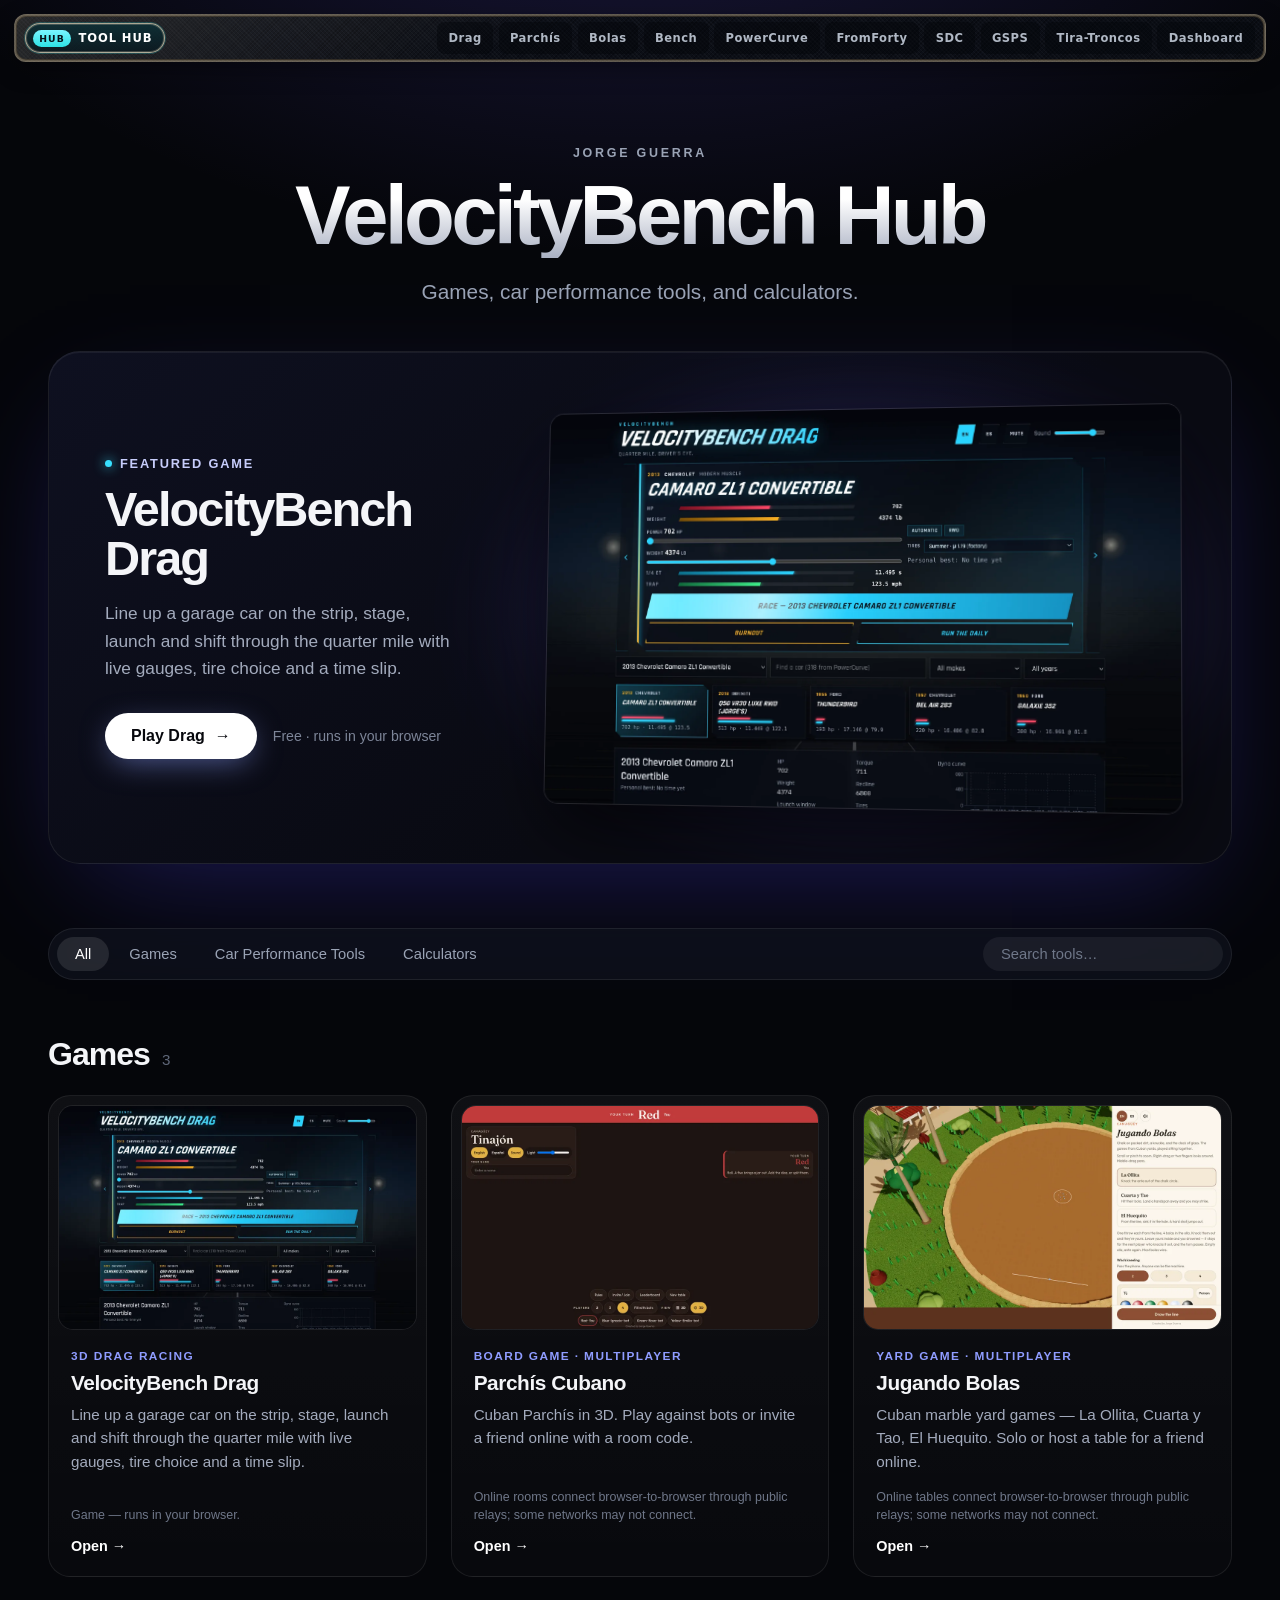
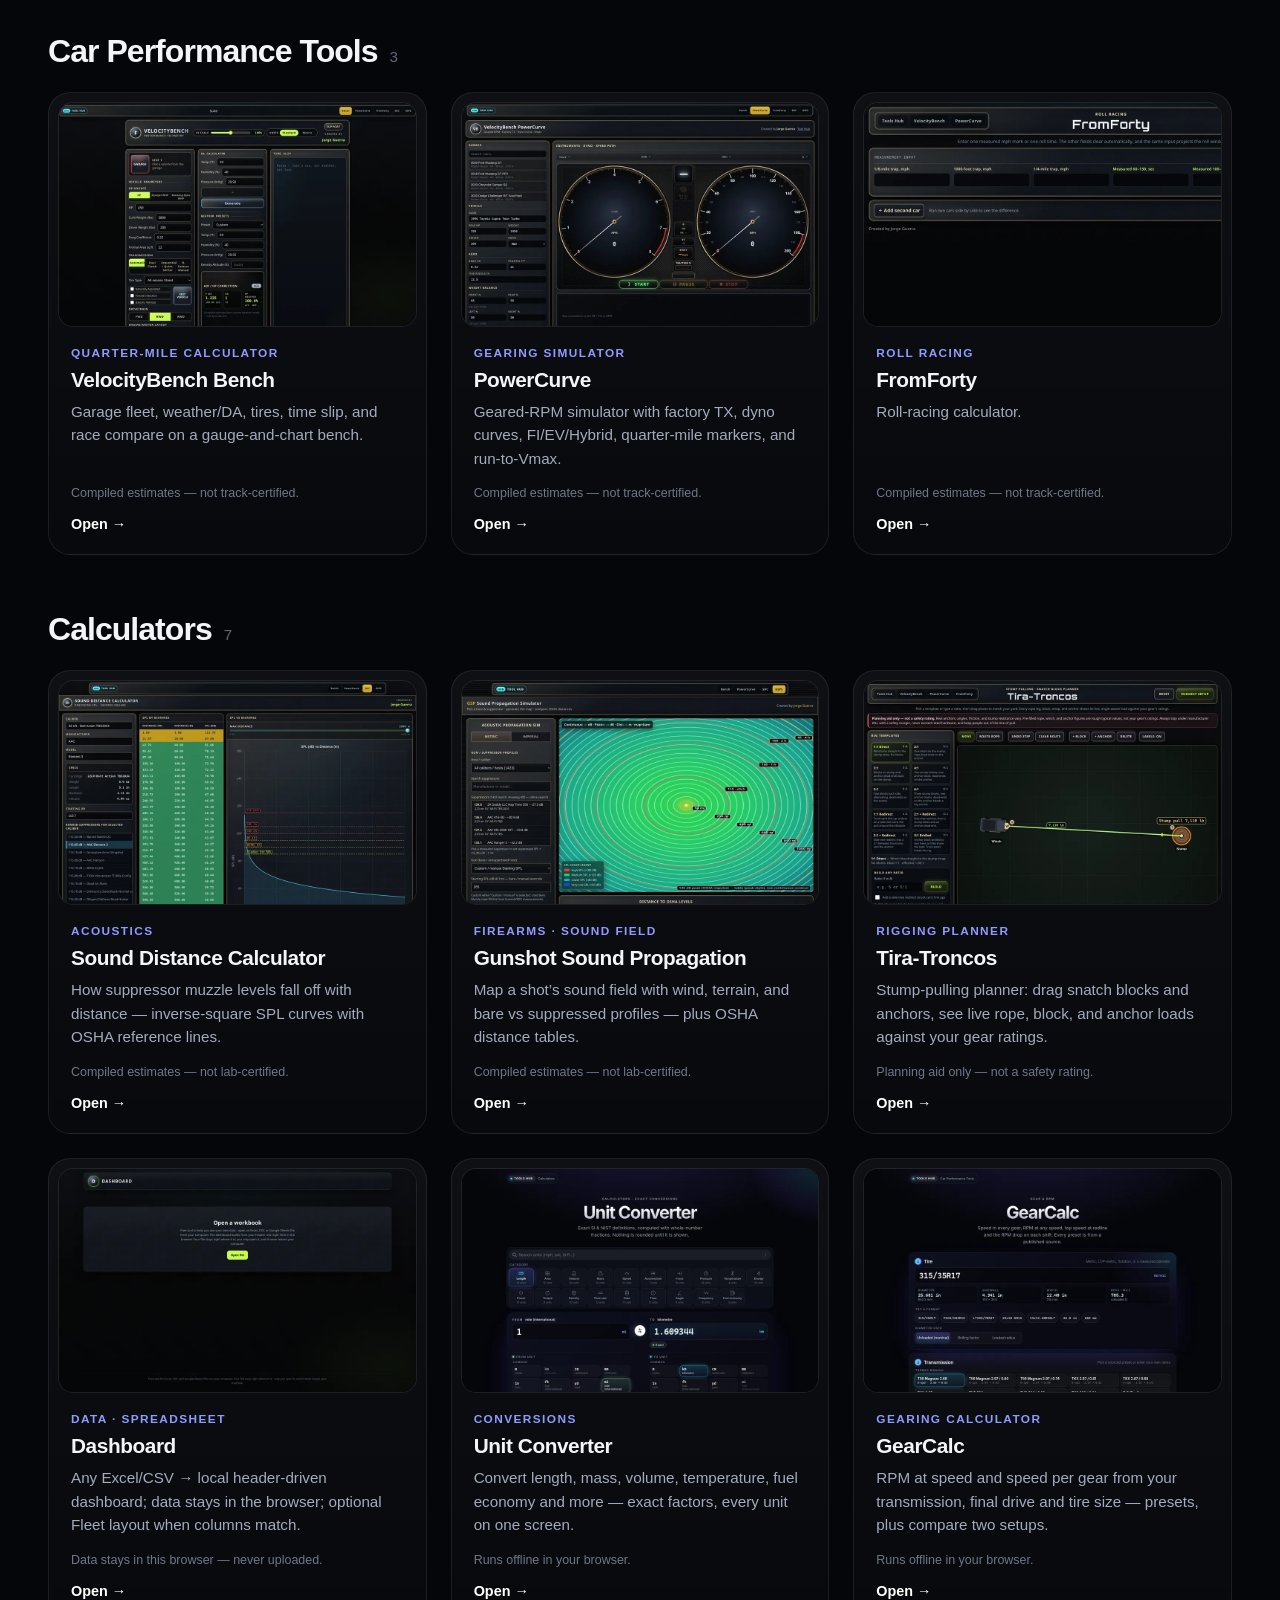
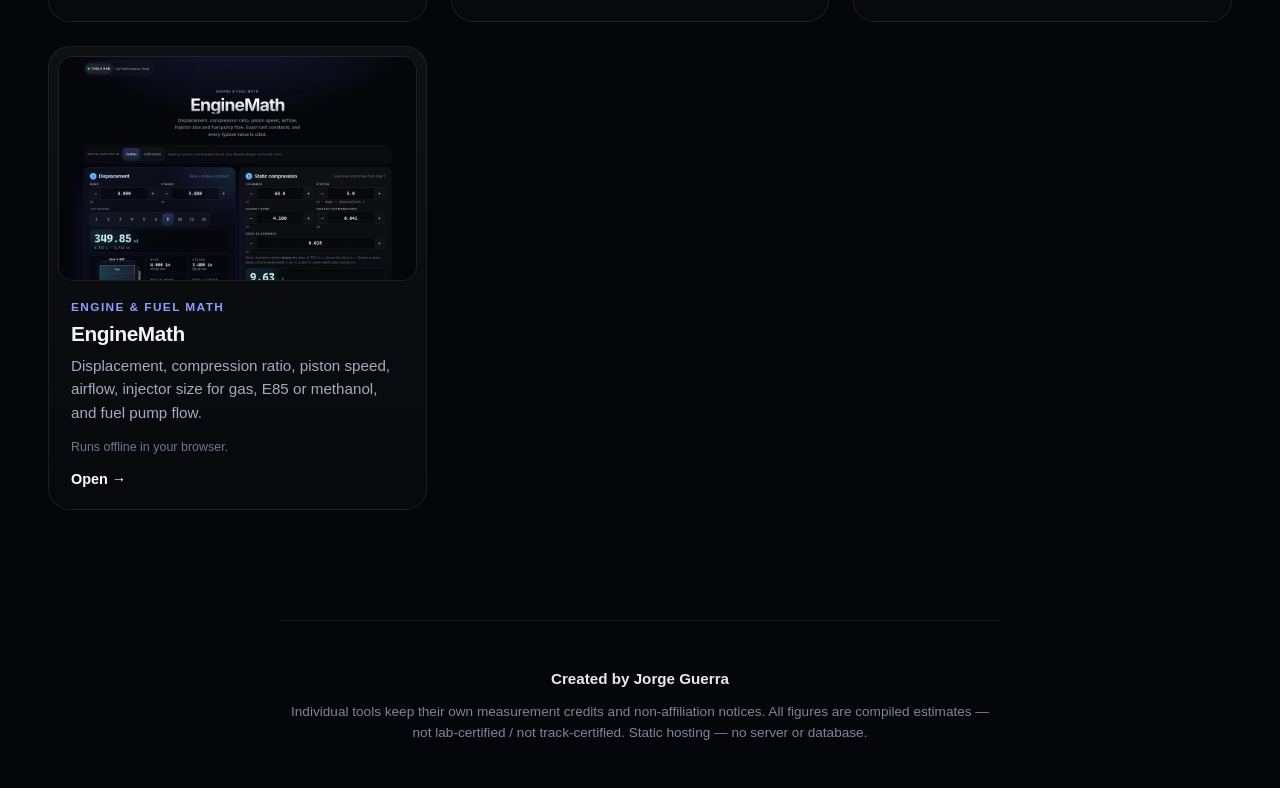
==== commit ab5e56d1: "Hub: add EngineMath card (Calculators)" ====
--- a/index.html
+++ b/index.html
@@ -57,7 +57,7 @@
 </article><article class="card" data-cat="car" data-search="fromforty fromforty roll racing roll-racing calculator.">
   <a class="card-link" href="https://01ls1z28-coder.github.io/fromforty/" rel="noopener"><div class="thumb"><img src="img/tools/fromforty.webp" alt="" width="960" height="600" /></div>
   <div class="card-body"><p class="card-tag">Roll racing</p><h3>FromForty</h3><p class="card-desc">Roll-racing calculator.</p><p class="card-note">Compiled estimates — not track-certified.</p><span class="card-go">Open <span aria-hidden="true">→</span></span></div></a>
-</article></div></section><section class="cat" data-section="calc" aria-labelledby="h-calc"><header class="cat-head"><h2 id="h-calc">Calculators</h2><span class="cat-count">6</span></header>
+</article></div></section><section class="cat" data-section="calc" aria-labelledby="h-calc"><header class="cat-head"><h2 id="h-calc">Calculators</h2><span class="cat-count">7</span></header>
 <div class="grid"><article class="card" data-cat="calc" data-search="sound distance calculator sdc acoustics how suppressor muzzle levels fall off with distance — inverse-square spl curves with osha reference lines.">
   <a class="card-link" href="https://01ls1z28-coder.github.io/sound-distance-calculator/" rel="noopener"><div class="thumb"><img src="img/tools/sdc.webp" alt="" width="960" height="600" /></div>
   <div class="card-body"><p class="card-tag">Acoustics</p><h3>Sound Distance Calculator</h3><p class="card-desc">How suppressor muzzle levels fall off with distance — inverse-square SPL curves with OSHA reference lines.</p><p class="card-note">Compiled estimates — not lab-certified.</p><span class="card-go">Open <span aria-hidden="true">→</span></span></div></a>
@@ -76,6 +76,9 @@
 </article><article class="card" data-cat="calc" data-search="gearcalc gear calc gearing calculator rpm at speed, speed per gear from your transmission, final drive and tire size — presets, compare two setups.">
   <a class="card-link" href="https://01ls1z28-coder.github.io/gearcalc/" rel="noopener"><div class="thumb"><img src="img/tools/gearcalc.webp" alt="" width="960" height="600" /></div>
   <div class="card-body"><p class="card-tag">Gearing calculator</p><h3>GearCalc</h3><p class="card-desc">RPM at speed and speed per gear from your transmission, final drive and tire size — presets, plus compare two setups.</p><p class="card-note">Runs offline in your browser.</p><span class="card-go">Open <span aria-hidden="true">→</span></span></div></a>
+</article><article class="card" data-cat="calc" data-search="enginemath engine math engine and fuel math displacement, compression ratio, piston speed, airflow, injector size for gas, e85 or methanol, and fuel pump flow.">
+  <a class="card-link" href="https://01ls1z28-coder.github.io/enginemath/" rel="noopener"><div class="thumb"><img src="img/tools/enginemath.webp" alt="" width="960" height="600" /></div>
+  <div class="card-body"><p class="card-tag">Engine &amp; fuel math</p><h3>EngineMath</h3><p class="card-desc">Displacement, compression ratio, piston speed, airflow, injector size for gas, E85 or methanol, and fuel pump flow.</p><p class="card-note">Runs offline in your browser.</p><span class="card-go">Open <span aria-hidden="true">→</span></span></div></a>
 </article></div></section><p class="empty" hidden>No tools match that search.</p></main>
   </div>
   <footer class="site-footer">
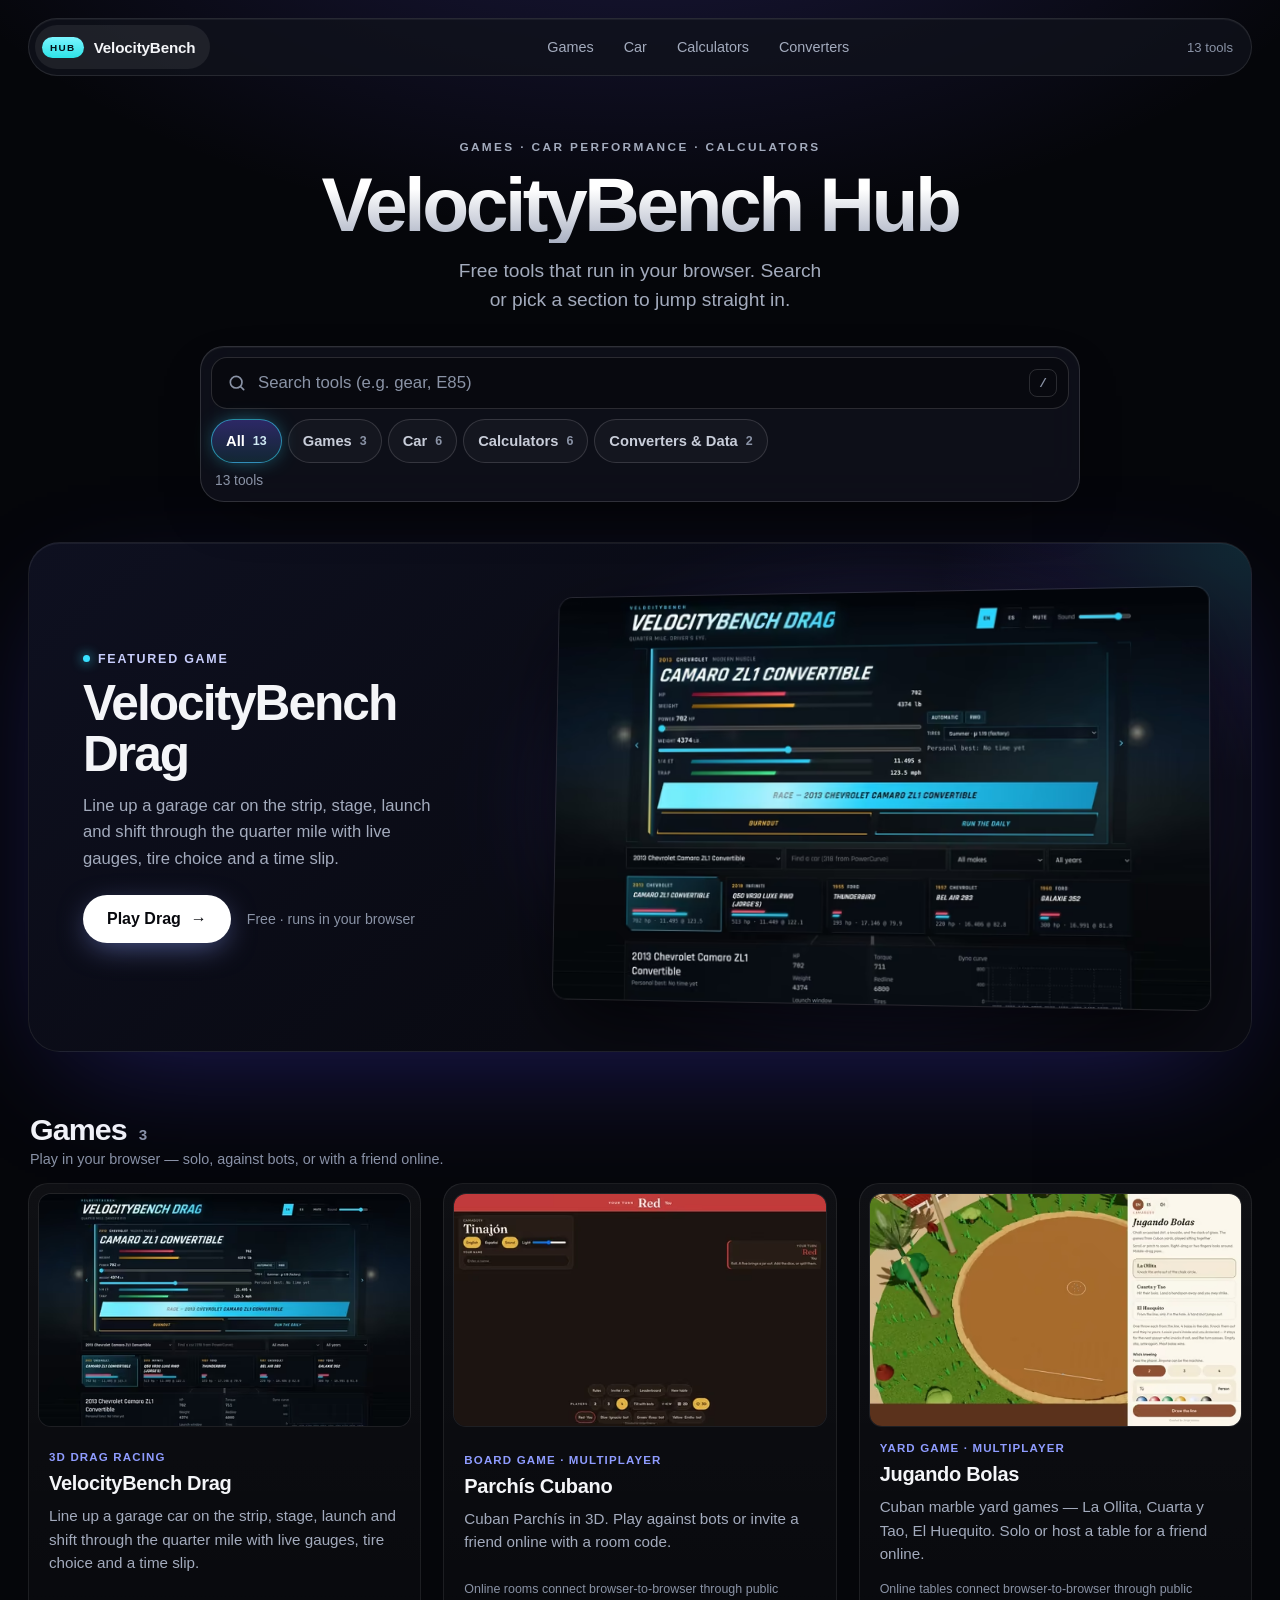
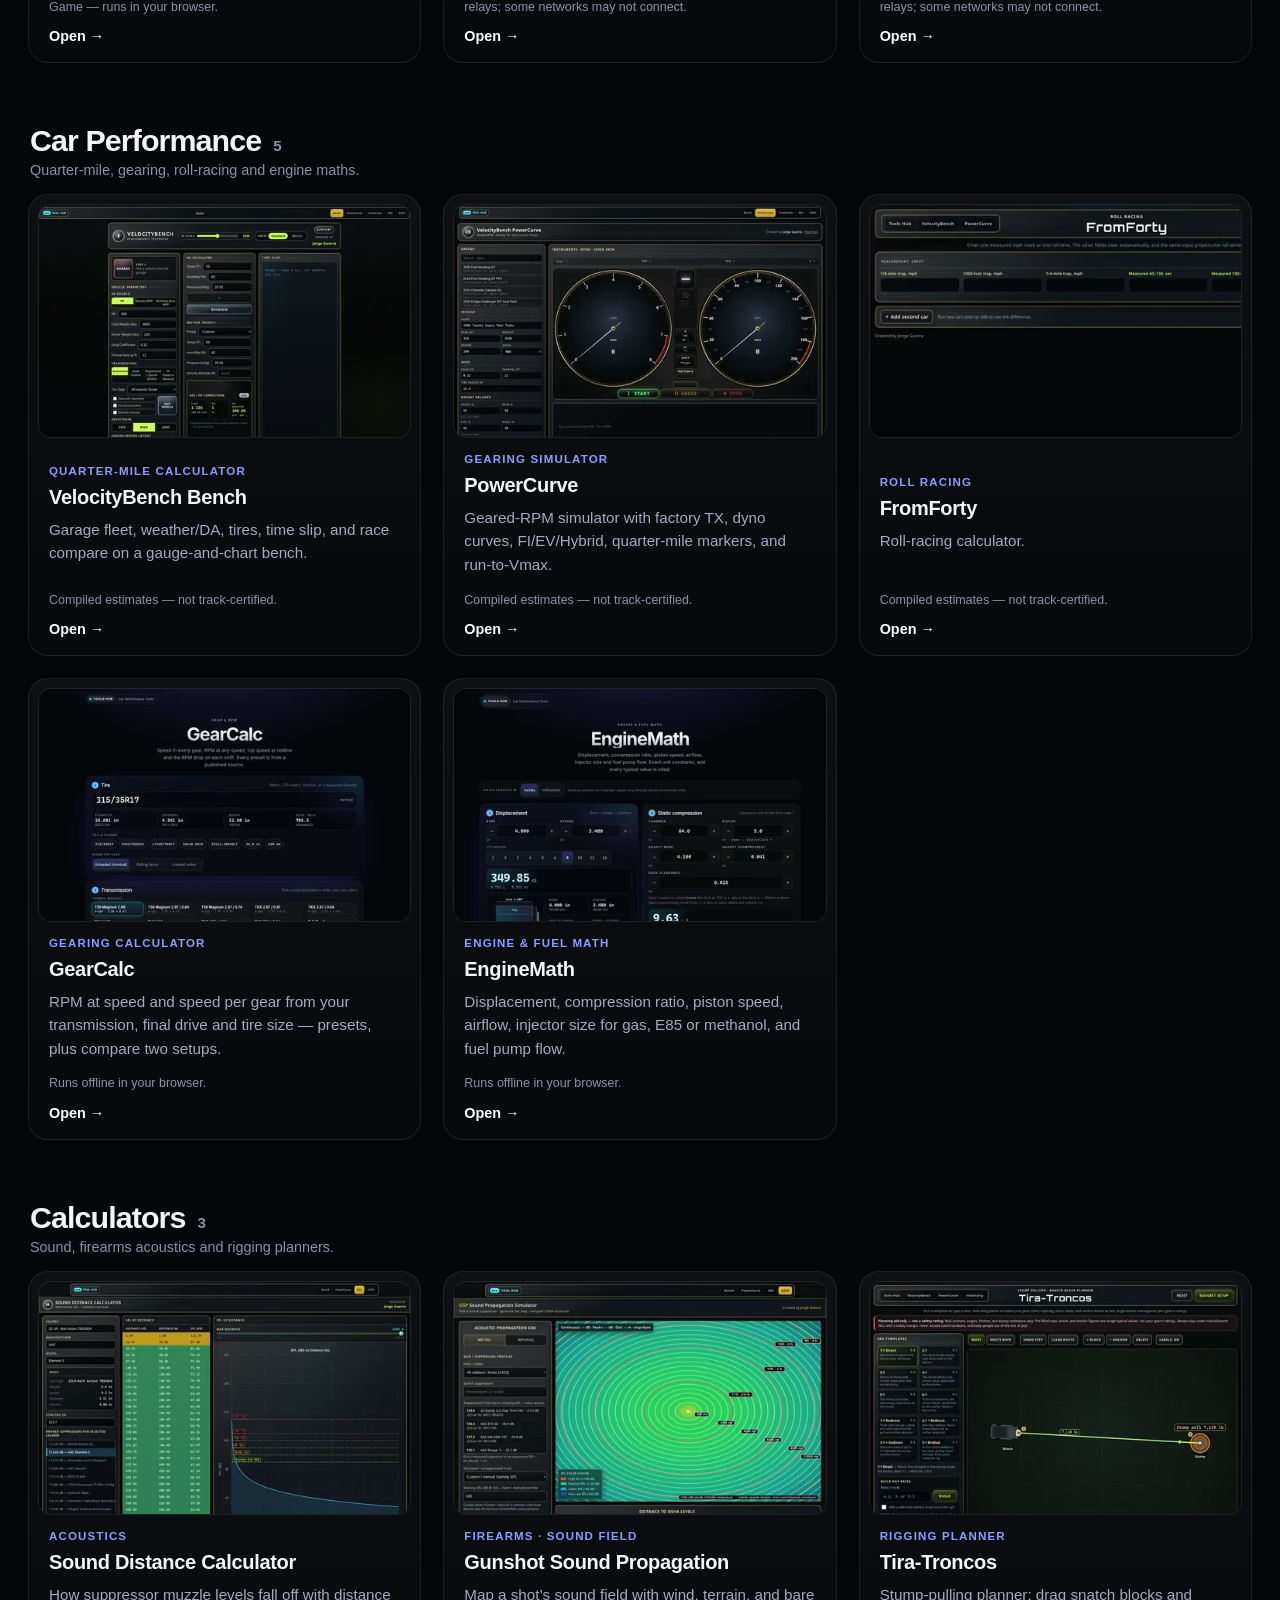
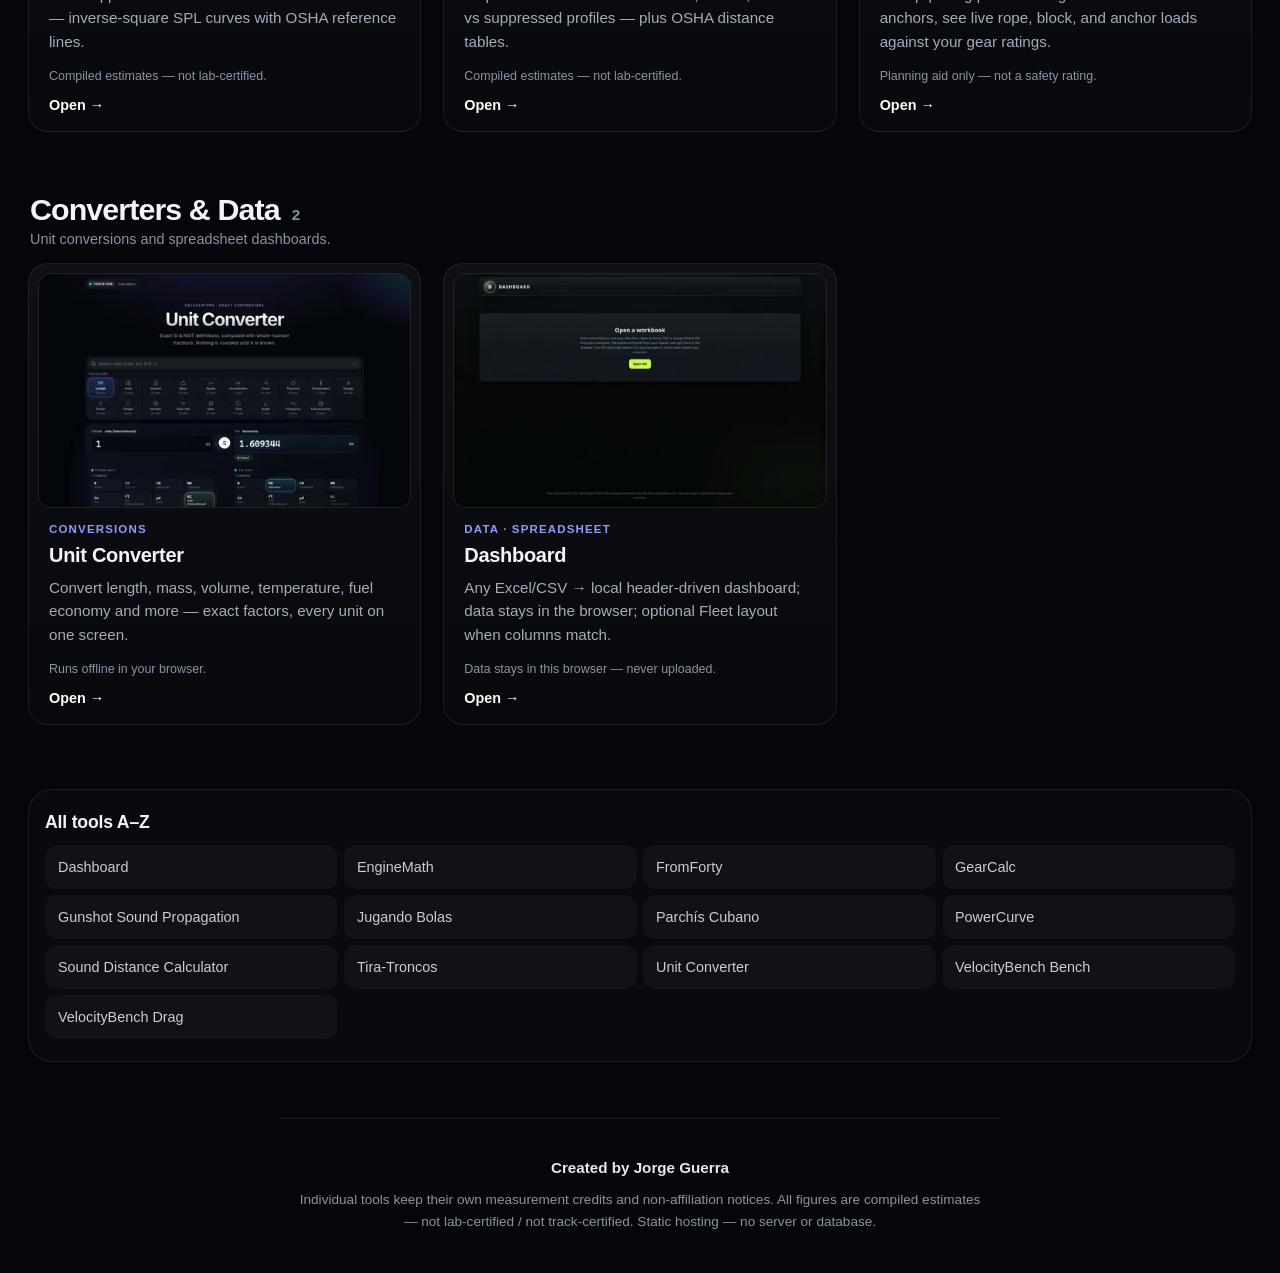
==== commit 62781ba1: "Hub revamp: sections, instant search + filter chips, responsive AVIF/WebP, inline critical CSS/JS, a" ====
--- a/index.html
+++ b/index.html
@@ -1,92 +1,273 @@
 <!DOCTYPE html>
-<html lang="en">
+<html lang="en" class="no-js">
 <head>
-  <meta charset="utf-8" />
-  <meta name="viewport" content="width=device-width, initial-scale=1" />
-  <meta name="description" content="Jorge Guerra’s games, car performance tools, and calculators: VelocityBench Drag, Bench, PowerCurve, FromForty, Parchís Cubano, Jugando Bolas, SDC, GSPS, Tira-Troncos, and Dashboard." />
+  <meta charset="utf-8">
+  <meta name="viewport" content="width=device-width, initial-scale=1, viewport-fit=cover">
   <title>VelocityBench · Tool Hub</title>
-  <link rel="canonical" href="https://velocitybench.com/" />
-  <meta property="og:title" content="VelocityBench · Tool Hub" />
-  <meta property="og:description" content="Home base for VelocityBench Drag, Bench, PowerCurve, FromForty, Parchís Cubano, Jugando Bolas, Sound Distance Calculator, Gunshot Sound Propagation, Tira-Troncos, and Dashboard." />
-  <meta property="og:url" content="https://velocitybench.com/" />
-  <meta property="og:type" content="website" />
-  <meta property="og:image" content="https://velocitybench.com/og.png" />
-  <meta property="og:site_name" content="VelocityBench" />
-  <meta name="twitter:card" content="summary_large_image" />
-  <meta name="twitter:title" content="VelocityBench · Tool Hub" />
-  <meta name="twitter:description" content="Home base for VelocityBench Drag, Bench, PowerCurve, FromForty, Parchís Cubano, Jugando Bolas, Sound Distance Calculator, Gunshot Sound Propagation, Tira-Troncos, and Dashboard." />
-  <meta name="twitter:image" content="https://velocitybench.com/og.png" />
-  <meta name="robots" content="index,follow" />
-  <meta name="theme-color" content="#05060a" />
-  <link rel="stylesheet" href="css/vb-chrome.css" />
-  <link rel="stylesheet" href="css/hub-v3.css" />
+  <meta name="description" content="Jorge Guerra’s games, car performance tools and calculators: VelocityBench Drag, Parchís Cubano, Jugando Bolas, VelocityBench Bench, PowerCurve, FromForty, GearCalc, EngineMath, Sound Distance Calculator, Gunshot Sound Propagation, Tira-Troncos, Unit Converter, Dashboard.">
+  <link rel="canonical" href="https://velocitybench.com/">
+  <meta property="og:title" content="VelocityBench · Tool Hub">
+  <meta property="og:description" content="Home base for VelocityBench Drag, Parchís Cubano, Jugando Bolas, VelocityBench Bench, PowerCurve, FromForty, GearCalc, EngineMath, Sound Distance Calculator, Gunshot Sound Propagation, Tira-Troncos, Unit Converter, and Dashboard.">
+  <meta property="og:url" content="https://velocitybench.com/">
+  <meta property="og:type" content="website">
+  <meta property="og:image" content="https://velocitybench.com/og.png">
+  <meta property="og:site_name" content="VelocityBench">
+  <meta name="twitter:card" content="summary_large_image">
+  <meta name="twitter:title" content="VelocityBench · Tool Hub">
+  <meta name="twitter:description" content="Home base for VelocityBench Drag, Parchís Cubano, Jugando Bolas, VelocityBench Bench, PowerCurve, FromForty, GearCalc, EngineMath, Sound Distance Calculator, Gunshot Sound Propagation, Tira-Troncos, Unit Converter, and Dashboard.">
+  <meta name="twitter:image" content="https://velocitybench.com/og.png">
+  <meta name="robots" content="index,follow">
+  <meta name="theme-color" content="#05060a">
+  <meta name="color-scheme" content="dark">
+  <link rel="icon" href="data:image/svg+xml,%3Csvg xmlns='http://www.w3.org/2000/svg' viewBox='0 0 32 32'%3E%3Crect width='32' height='32' rx='8' fill='%2305060a'/%3E%3Cpath d='M7 9l9 15 9-15' fill='none' stroke='%2338e0ff' stroke-width='3.5' stroke-linecap='round' stroke-linejoin='round'/%3E%3C/svg%3E">
+  <link rel="preload" as="image" type="image/avif" imagesrcset="img/hub/drag-hero-800.avif 800w, img/hub/drag-hero-1200.avif 1200w, img/hub/drag-hero-1600.avif 1600w" imagesizes="(min-width:860px) 46vw, 92vw" fetchpriority="high">
+  <script>document.documentElement.className="js"</script>
+  <style>
+:root{--bg:#05060a;--ink:#f4f5f8;--muted:#a3abbd;--dim:#8a93a6;--line:rgba(255,255,255,.08);--line2:rgba(255,255,255,.14);--violet:#8f9cff;--cyan:#38e0ff;--glow:rgba(108,92,255,.5);--ease:cubic-bezier(.2,.8,.2,1);
+--sans:-apple-system,BlinkMacSystemFont,"Segoe UI Variable Text","Segoe UI",Roboto,"Helvetica Neue",Arial,sans-serif;color-scheme:dark}
+*{box-sizing:border-box}
+html{-webkit-text-size-adjust:100%;scroll-padding-top:96px}
+body{margin:0;min-height:100vh;font-family:var(--sans);color:var(--ink);background:var(--bg) radial-gradient(1100px 620px at 50% -200px,rgba(108,92,255,.24),transparent 70%) no-repeat;-webkit-font-smoothing:antialiased;text-rendering:optimizeLegibility;overflow-x:hidden}
+img{display:block;max-width:100%;height:auto}
+a{color:inherit}
+[hidden]{display:none!important}
+.sr{position:absolute;width:1px;height:1px;overflow:hidden;clip:rect(0 0 0 0);white-space:nowrap}
+:focus-visible{outline:2px solid var(--cyan);outline-offset:3px}
+.skip{position:absolute;left:12px;top:-60px;z-index:50;display:inline-flex;align-items:center;min-height:44px;padding:0 18px;border-radius:12px;background:#fff;color:#07080d;font-weight:700;text-decoration:none}
+.skip:focus{top:12px}
+.shell{width:100%;max-width:1280px;margin:0 auto;padding:12px 14px 0}
+/* top bar */
+.topbar{display:flex;align-items:center;justify-content:space-between;gap:10px;padding:6px;border-radius:999px;background:rgba(16,18,28,.78);border:1px solid rgba(255,255,255,.1);box-shadow:inset 0 1px 0 rgba(255,255,255,.05)}
+.brand{display:inline-flex;align-items:center;gap:10px;min-height:44px;padding:6px 14px 6px 7px;border-radius:999px;text-decoration:none;font-weight:650;font-size:.95rem;letter-spacing:-.01em;background:rgba(255,255,255,.07)}
+.brand b{font-size:.62rem;font-weight:800;letter-spacing:.14em;padding:5px 8px;border-radius:999px;color:#061018;background:linear-gradient(180deg,#7af5ff,#2de2e6)}
+.top-jump{display:flex;gap:2px}
+.top-jump a{display:inline-flex;align-items:center;min-height:44px;padding:0 14px;border-radius:999px;color:var(--muted);text-decoration:none;font-size:.9rem;font-weight:500;transition:color .2s,background .2s}
+.top-jump a:hover{color:#fff;background:rgba(255,255,255,.07)}
+.top-count{color:var(--dim);font-size:.82rem;padding-right:12px;white-space:nowrap}
+/* intro */
+.intro{text-align:center;padding:38px 4px 22px}
+.kicker{margin:0 0 12px;color:var(--muted);font-size:.74rem;font-weight:600;letter-spacing:.2em;text-transform:uppercase}
+.intro h1{margin:0;font-size:clamp(2.4rem,8vw,4.8rem);font-weight:750;letter-spacing:-.045em;line-height:1;background:linear-gradient(180deg,#fff 30%,#a9b0c2);-webkit-background-clip:text;background-clip:text;color:transparent}
+.lede{margin:14px auto 0;max-width:44ch;color:var(--muted);font-size:clamp(1rem,2.2vw,1.2rem);line-height:1.5;text-wrap:balance}
+/* controls */
+.controls{position:relative;z-index:20;margin:0 auto;max-width:880px;padding:10px;border-radius:24px;background:rgba(16,18,28,.82);border:1px solid var(--line2);box-shadow:inset 0 1px 0 rgba(255,255,255,.05),0 20px 60px -30px rgba(0,0,0,.9);-webkit-backdrop-filter:saturate(180%) blur(20px);backdrop-filter:saturate(180%) blur(20px)}
+.no-js .controls,.no-js .fab{display:none}
+.search{position:relative;display:flex;align-items:center}
+.search svg{position:absolute;left:16px;width:20px;height:20px;color:var(--dim);pointer-events:none}
+.search input{width:100%;min-height:52px;padding:0 96px 0 46px;border-radius:16px;border:1px solid var(--line2);background:rgba(0,0,0,.35);color:#fff;font:inherit;font-size:1.05rem;outline:none;transition:border-color .2s,box-shadow .2s;-webkit-appearance:none;appearance:none}
+.search input::-webkit-search-cancel-button{-webkit-appearance:none;display:none}
+.search input::placeholder{color:var(--dim)}
+.search input:focus{border-color:rgba(140,160,255,.65);box-shadow:0 0 0 4px rgba(108,92,255,.2)}
+.search input:focus-visible{outline:none}
+.kbd{position:absolute;right:12px;display:inline-grid;place-items:center;min-width:28px;height:28px;padding:0 8px;border-radius:8px;border:1px solid var(--line2);color:var(--dim);font:600 .8rem ui-monospace,Consolas,monospace;pointer-events:none}
+.clear{position:absolute;right:4px;width:44px;height:44px;border:0;border-radius:12px;background:transparent;color:var(--muted);font-size:1.4rem;line-height:1;cursor:pointer}
+.clear:hover{color:#fff;background:rgba(255,255,255,.08)}
+.chips{display:flex;flex-wrap:wrap;gap:6px;margin-top:10px}
+.chip{display:inline-flex;align-items:center;gap:8px;min-height:44px;padding:0 14px;border-radius:999px;border:1px solid var(--line2);background:rgba(255,255,255,.03);color:#c8cdd9;font:inherit;font-size:.92rem;font-weight:550;cursor:pointer;transition:background .2s,border-color .2s,color .2s,transform .2s var(--ease)}
+.chip:hover{color:#fff;border-color:rgba(160,170,255,.45);background:rgba(255,255,255,.07)}
+.chip:active{transform:scale(.97)}
+.chip i{font-style:normal;font-size:.78rem;font-weight:700;color:var(--dim);font-variant-numeric:tabular-nums}
+.chip[aria-pressed=true]{color:#fff;border-color:rgba(56,224,255,.55);background:linear-gradient(180deg,rgba(108,92,255,.34),rgba(56,224,255,.12));box-shadow:0 0 22px -8px rgba(56,224,255,.8)}
+.chip[aria-pressed=true] i{color:#cfe9f3}
+.status{margin:10px 4px 0;min-height:1.3em;color:var(--dim);font-size:.86rem}
+/* featured */
+.feature{position:relative;display:grid;grid-template-columns:minmax(0,1fr);gap:22px;margin:30px 0 0;padding:16px 16px 22px;border-radius:26px;overflow:hidden;isolation:isolate;background:linear-gradient(140deg,#0e1020,#090a12 60%);border:1px solid var(--line);box-shadow:inset 0 1px 0 rgba(255,255,255,.06),0 40px 120px -40px rgba(80,70,255,.35)}
+.feature::before{content:"";position:absolute;z-index:-1;inset:0;background:radial-gradient(420px 320px at 100% 0%,rgba(56,224,255,.14),rgba(108,92,255,.08) 45%,transparent 75%)}
+.f-shot{position:relative;display:block;border-radius:16px}
+.f-shot img{position:relative;z-index:1;width:100%;aspect-ratio:8/5;object-fit:cover;border-radius:14px;box-shadow:0 0 0 1px rgba(255,255,255,.12),0 30px 80px -10px rgba(0,0,0,.8)}
+.f-glow{position:absolute;inset:-10%;z-index:0;filter:blur(48px);opacity:.7;background:radial-gradient(closest-side,rgba(56,224,255,.5),rgba(108,92,255,.32) 55%,transparent);transition:opacity .9s}
+.f-copy{padding:0 6px}
+.f-kicker{display:flex;align-items:center;gap:8px;margin:0;color:#c7cdfb;font-size:.78rem;font-weight:600;letter-spacing:.14em;text-transform:uppercase}
+.dot{width:7px;height:7px;border-radius:50%;background:var(--cyan);box-shadow:0 0 12px var(--cyan)}
+.feature h2{margin:12px 0 12px;font-size:clamp(1.9rem,4vw,3.1rem);font-weight:750;letter-spacing:-.04em;line-height:1.04}
+.f-lede{margin:0;color:var(--muted);font-size:1.04rem;line-height:1.6;max-width:38ch}
+.f-cta{display:flex;flex-wrap:wrap;align-items:center;gap:12px 16px;margin-top:22px}
+.btn{display:inline-flex;align-items:center;gap:10px;min-height:48px;padding:0 24px;border-radius:999px;background:#fff;color:#07080d;font-weight:650;text-decoration:none;box-shadow:0 8px 30px -6px rgba(140,160,255,.55);transition:transform .3s var(--ease),box-shadow .3s}
+.btn span{transition:transform .3s var(--ease)}
+.btn:hover{transform:translateY(-1px)}.btn:hover span{transform:translateX(4px)}
+.f-sub{color:var(--dim);font-size:.88rem}
+/* sections */
+.cat{margin-top:44px}
+.cat-head{display:flex;flex-wrap:wrap;align-items:baseline;gap:4px 12px;margin:0 2px 16px}
+.cat-head h2{margin:0;font-size:clamp(1.45rem,2.6vw,1.9rem);font-weight:720;letter-spacing:-.03em}
+.cat-n{color:var(--dim);font-size:.95rem;font-weight:600;font-variant-numeric:tabular-nums}
+.cat-sub{flex:1 1 100%;margin:0;color:var(--dim);font-size:.9rem}
+.grid{list-style:none;margin:0;padding:0;display:grid;grid-template-columns:minmax(0,1fr);gap:12px}
+.grid>li{display:flex;min-width:0}
+.card{position:relative;display:grid;grid-template-columns:112px minmax(0,1fr);gap:14px;width:100%;padding:12px;border-radius:20px;text-decoration:none;color:inherit;background:linear-gradient(180deg,rgba(255,255,255,.045),rgba(255,255,255,.015));border:1px solid var(--line);transition:transform .45s var(--ease),box-shadow .45s,border-color .45s,background .45s}
+.thumb{align-self:start;aspect-ratio:8/5;overflow:hidden;border-radius:12px;box-shadow:0 0 0 1px rgba(255,255,255,.08);background:#0c0e18}
+.thumb img{width:100%;height:100%;object-fit:cover;object-position:top left;transition:transform .8s var(--ease)}
+.c-body{display:flex;flex-direction:column;min-width:0}
+.c-tag{margin:0;color:var(--violet);font-size:.7rem;font-weight:650;letter-spacing:.1em;text-transform:uppercase}
+.card h3{margin:4px 0 4px;font-size:1.08rem;font-weight:660;letter-spacing:-.015em;line-height:1.25}
+.c-desc{margin:0;color:var(--muted);font-size:.9rem;line-height:1.5}
+.c-note{margin:8px 0 0;color:var(--dim);font-size:.78rem;line-height:1.45}
+.c-go{display:none}
+.card:hover{border-color:rgba(160,170,255,.38);background:linear-gradient(180deg,rgba(255,255,255,.06),rgba(255,255,255,.02));box-shadow:0 30px 60px -24px rgba(0,0,0,.9),0 0 50px -22px rgba(108,92,255,.55)}
+.card:hover .thumb img{transform:scale(1.045)}
+.card:focus-visible{outline:2px solid var(--cyan);outline-offset:3px;border-color:rgba(56,224,255,.6);box-shadow:0 0 0 6px rgba(56,224,255,.16),0 0 50px -18px rgba(56,224,255,.7)}
+.card mark,.status mark{background:rgba(56,224,255,.22);color:#fff;border-radius:3px;padding:0 1px}
+.anim .grid>li:not([hidden]){animation:rise .5s var(--ease) both;animation-delay:calc(var(--i,0)*35ms)}
+@keyframes rise{from{opacity:0;transform:translateY(10px)}to{opacity:1;transform:none}}
+.empty{margin:40px auto 0;max-width:520px;text-align:center;padding:30px 20px;border-radius:22px;border:1px dashed var(--line2);color:var(--muted)}
+.empty p{margin:0 0 14px}
+.empty button{min-height:44px;padding:0 20px;border-radius:999px;border:1px solid var(--line2);background:rgba(255,255,255,.06);color:#fff;font:inherit;font-weight:600;cursor:pointer}
+/* A–Z */
+.az{margin-top:64px;padding:22px 16px;border-radius:24px;border:1px solid var(--line);background:rgba(255,255,255,.02)}
+.az h2{margin:0 0 12px;font-size:1.1rem;font-weight:680;letter-spacing:-.01em}
+.az ul{list-style:none;margin:0;padding:0;display:grid;grid-template-columns:repeat(2,minmax(0,1fr));gap:6px}
+.az a{display:flex;align-items:center;min-height:44px;padding:0 12px;border-radius:12px;color:#c8cdd9;text-decoration:none;font-size:.9rem;background:rgba(255,255,255,.03);border:1px solid transparent;overflow-wrap:anywhere;transition:color .2s,border-color .2s,background .2s}
+.az a:hover{color:#fff;border-color:rgba(160,170,255,.35);background:rgba(255,255,255,.06)}
+/* footer */
+.site-footer{text-align:center;max-width:720px;margin:56px auto 0;padding:26px 16px 40px;border-top:1px solid var(--line);color:var(--dim);font-size:.85rem}
+.site-footer strong{color:#e7e9ef;font-size:.95rem;font-weight:600}
+.footer-note{line-height:1.6;margin:10px 0 0}
+/* floating search (phones) */
+.fab{position:fixed;right:16px;bottom:calc(16px + env(safe-area-inset-bottom));z-index:30;display:inline-flex;align-items:center;gap:8px;min-height:52px;padding:0 20px;border-radius:999px;border:1px solid rgba(56,224,255,.4);background:rgba(16,18,28,.92);color:#fff;font:inherit;font-weight:650;box-shadow:0 14px 40px -10px rgba(0,0,0,.9),0 0 30px -10px rgba(56,224,255,.6);cursor:pointer;-webkit-backdrop-filter:blur(16px);backdrop-filter:blur(16px);transition:opacity .25s,transform .25s var(--ease)}
+.fab svg{width:18px;height:18px}
+.fab.off{opacity:0;transform:translateY(20px);pointer-events:none}
+@media (min-width:600px){
+ .grid{grid-template-columns:repeat(2,minmax(0,1fr));gap:18px}
+ .card{grid-template-columns:minmax(0,1fr);gap:0;padding:10px 10px 18px}
+ .thumb{aspect-ratio:16/10}
+ .c-body{padding:16px 10px 0;flex:1}
+ .c-tag{font-size:.72rem}
+ .card h3{margin:8px 0 8px;font-size:1.25rem}
+ .c-desc{font-size:.95rem;line-height:1.55}
+ .c-note{margin:auto 0 0;padding-top:14px}
+ .c-go{display:block;margin-top:12px;font-size:.9rem;font-weight:650;color:#fff}
+ .c-go span{display:inline-block;transition:transform .35s var(--ease)}
+ .card:hover{transform:translateY(-5px)}
+ .card:hover .c-go span{transform:translateX(4px)}
+ .az ul{grid-template-columns:repeat(3,minmax(0,1fr))}
+ .feature{padding:22px 22px 28px}
+}
+@media (min-width:860px){
+ .shell{padding:18px 28px 0}
+ .intro{padding:64px 0 32px}
+ html{scroll-padding-top:180px}
+ .controls{position:sticky;top:12px}
+ .feature{grid-template-columns:minmax(0,.9fr) minmax(0,1.4fr);align-items:center;gap:44px;padding:48px;border-radius:32px;margin-top:40px}
+ .f-shot{order:2;transform:perspective(1600px) rotateY(-8deg) rotateX(3deg);transition:transform .9s var(--ease)}
+ .feature:hover .f-shot{transform:perspective(1600px) rotateY(-3deg) rotateX(1deg) scale(1.015)}
+ .feature:hover .f-glow{opacity:1}
+ .grid{grid-template-columns:repeat(3,minmax(0,1fr));gap:22px}
+ .cat{margin-top:60px}
+ .az ul{grid-template-columns:repeat(4,minmax(0,1fr))}
+ .fab{display:none}
+}
+@media (min-width:1600px){
+ .shell{max-width:1560px}
+ .grid{grid-template-columns:repeat(4,minmax(0,1fr))}
+ .controls{max-width:960px}
+}
+@media (max-width:859px){.kbd{display:none}.search input{padding-right:52px}}
+@media (max-width:599px){.top-jump{display:none}}
+@media (hover:none){.card:hover{transform:none}}
+@media (prefers-reduced-motion:reduce){*,*::before,*::after{animation:none!important;transition:none!important;scroll-behavior:auto!important}.f-shot,.feature:hover .f-shot{transform:none!important}}
+  </style>
 </head>
-<body class="v3 v3-a">
-  <nav class="vb-chrome" aria-label="VelocityBench suite">
-    <a class="vb-chrome-hub" href="https://velocitybench.com/" aria-current="page" title="VelocityBench Tool Hub"><span class="vb-chrome-hub-badge">HUB</span><span>Tool Hub</span></a>
-    <div class="vb-chrome-tools" role="list"><a role="listitem" href="https://01ls1z28-coder.github.io/velocitybench-drag/" title="VelocityBench Drag">Drag</a><a role="listitem" href="https://01ls1z28-coder.github.io/parchis-cubano/" title="Parchís Cubano">Parchís</a><a role="listitem" href="https://01ls1z28-coder.github.io/jugando-bolas/" title="Jugando Bolas">Bolas</a><a role="listitem" href="https://velocitybench.com/bench/" title="VelocityBench Bench">Bench</a><a role="listitem" href="https://01ls1z28-coder.github.io/velocitybench-powercurve/" title="PowerCurve">PowerCurve</a><a role="listitem" href="https://01ls1z28-coder.github.io/fromforty/" title="FromForty">FromForty</a><a role="listitem" href="https://01ls1z28-coder.github.io/sound-distance-calculator/" title="Sound Distance Calculator">SDC</a><a role="listitem" href="https://01ls1z28-coder.github.io/gunshot-sound-propagation/" title="Gunshot Sound Propagation">GSPS</a><a role="listitem" href="https://01ls1z28-coder.github.io/tira-troncos/" title="Tira-Troncos">Tira-Troncos</a><a role="listitem" href="https://01ls1z28-coder.github.io/velocitybench-fleet-board/" title="Dashboard">Dashboard</a></div>
-  </nav>
+<body>
+  <a class="skip" href="#tools">Skip to tools</a>
   <div class="shell">
-  <header class="top"><p class="kicker">Jorge Guerra</p><h1>VelocityBench Hub</h1><p class="top-lede">Games, car performance tools, and calculators.</p></header>
-  <section class="hero" aria-label="Featured">
-  <div class="hero-copy"><p class="hero-kicker"><span class="dot"></span>Featured game</p><h2>VelocityBench Drag</h2>
-  <p class="hero-lede">Line up a garage car on the strip, stage, launch and shift through the quarter mile with live gauges, tire choice and a time slip.</p><div class="hero-cta"><a class="hero-btn" href="https://01ls1z28-coder.github.io/velocitybench-drag/" rel="noopener">Play Drag<span aria-hidden="true">→</span></a><span class="hero-sub">Free · runs in your browser</span></div></div>
-  <a class="hero-shot" href="https://01ls1z28-coder.github.io/velocitybench-drag/" rel="noopener" tabindex="-1" aria-hidden="true"><span class="hero-glow"></span><img src="img/tools/drag-hero.webp" alt="" width="2000" height="1250" fetchpriority="high" /></a>
-</section>
-  <div class="controls" role="search">
-    <div class="tabs" role="group" aria-label="Filter by section"><button class="tab is-on" data-filter="all" aria-pressed="true">All</button><button class="tab" data-filter="games" aria-pressed="false">Games</button><button class="tab" data-filter="car" aria-pressed="false">Car Performance Tools</button><button class="tab" data-filter="calc" aria-pressed="false">Calculators</button></div>
-    <label class="search"><span class="sr">Search tools</span><input id="q" type="search" placeholder="Search tools…" autocomplete="off" /></label>
-  </div>
-  <main id="cats"><section class="cat" data-section="games" aria-labelledby="h-games"><header class="cat-head"><h2 id="h-games">Games</h2><span class="cat-count">3</span></header>
-<div class="grid"><article class="card" data-cat="games" data-search="velocitybench drag drag 3d drag racing line up a garage car on the strip, stage, launch and shift through the quarter mile with live gauges, tire choice and a time slip.">
-  <a class="card-link" href="https://01ls1z28-coder.github.io/velocitybench-drag/" rel="noopener"><div class="thumb"><img src="img/tools/drag.webp" alt="" width="960" height="600" /></div>
-  <div class="card-body"><p class="card-tag">3D drag racing</p><h3>VelocityBench Drag</h3><p class="card-desc">Line up a garage car on the strip, stage, launch and shift through the quarter mile with live gauges, tire choice and a time slip.</p><p class="card-note">Game — runs in your browser.</p><span class="card-go">Open <span aria-hidden="true">→</span></span></div></a>
-</article><article class="card" data-cat="games" data-search="parchís cubano parchís board game · multiplayer cuban parchís in 3d. play against bots or invite a friend online with a room code.">
-  <a class="card-link" href="https://01ls1z28-coder.github.io/parchis-cubano/" rel="noopener"><div class="thumb"><img src="img/tools/parchis.webp" alt="" width="960" height="600" /></div>
-  <div class="card-body"><p class="card-tag">Board game · Multiplayer</p><h3>Parchís Cubano</h3><p class="card-desc">Cuban Parchís in 3D. Play against bots or invite a friend online with a room code.</p><p class="card-note">Online rooms connect browser-to-browser through public relays; some networks may not connect.</p><span class="card-go">Open <span aria-hidden="true">→</span></span></div></a>
-</article><article class="card" data-cat="games" data-search="jugando bolas bolas yard game · multiplayer cuban marble yard games — la ollita, cuarta y tao, el huequito. solo or host a table for a friend online.">
-  <a class="card-link" href="https://01ls1z28-coder.github.io/jugando-bolas/" rel="noopener"><div class="thumb"><img src="img/tools/bolas.webp" alt="" width="960" height="600" /></div>
-  <div class="card-body"><p class="card-tag">Yard game · Multiplayer</p><h3>Jugando Bolas</h3><p class="card-desc">Cuban marble yard games — La Ollita, Cuarta y Tao, El Huequito. Solo or host a table for a friend online.</p><p class="card-note">Online tables connect browser-to-browser through public relays; some networks may not connect.</p><span class="card-go">Open <span aria-hidden="true">→</span></span></div></a>
-</article></div></section><section class="cat" data-section="car" aria-labelledby="h-car"><header class="cat-head"><h2 id="h-car">Car Performance Tools</h2><span class="cat-count">3</span></header>
-<div class="grid"><article class="card" data-cat="car" data-search="velocitybench bench bench quarter-mile calculator garage fleet, weather/da, tires, time slip, and race compare on a gauge-and-chart bench.">
-  <a class="card-link" href="https://velocitybench.com/bench/" rel="noopener"><div class="thumb"><img src="img/tools/bench.webp" alt="" width="960" height="600" /></div>
-  <div class="card-body"><p class="card-tag">Quarter-mile calculator</p><h3>VelocityBench Bench</h3><p class="card-desc">Garage fleet, weather/DA, tires, time slip, and race compare on a gauge-and-chart bench.</p><p class="card-note">Compiled estimates — not track-certified.</p><span class="card-go">Open <span aria-hidden="true">→</span></span></div></a>
-</article><article class="card" data-cat="car" data-search="powercurve powercurve gearing simulator geared-rpm simulator with factory tx, dyno curves, fi/ev/hybrid, quarter-mile markers, and run-to-vmax.">
-  <a class="card-link" href="https://01ls1z28-coder.github.io/velocitybench-powercurve/" rel="noopener"><div class="thumb"><img src="img/tools/powercurve.webp" alt="" width="960" height="600" /></div>
-  <div class="card-body"><p class="card-tag">Gearing simulator</p><h3>PowerCurve</h3><p class="card-desc">Geared-RPM simulator with factory TX, dyno curves, FI/EV/Hybrid, quarter-mile markers, and run-to-Vmax.</p><p class="card-note">Compiled estimates — not track-certified.</p><span class="card-go">Open <span aria-hidden="true">→</span></span></div></a>
-</article><article class="card" data-cat="car" data-search="fromforty fromforty roll racing roll-racing calculator.">
-  <a class="card-link" href="https://01ls1z28-coder.github.io/fromforty/" rel="noopener"><div class="thumb"><img src="img/tools/fromforty.webp" alt="" width="960" height="600" /></div>
-  <div class="card-body"><p class="card-tag">Roll racing</p><h3>FromForty</h3><p class="card-desc">Roll-racing calculator.</p><p class="card-note">Compiled estimates — not track-certified.</p><span class="card-go">Open <span aria-hidden="true">→</span></span></div></a>
-</article></div></section><section class="cat" data-section="calc" aria-labelledby="h-calc"><header class="cat-head"><h2 id="h-calc">Calculators</h2><span class="cat-count">7</span></header>
-<div class="grid"><article class="card" data-cat="calc" data-search="sound distance calculator sdc acoustics how suppressor muzzle levels fall off with distance — inverse-square spl curves with osha reference lines.">
-  <a class="card-link" href="https://01ls1z28-coder.github.io/sound-distance-calculator/" rel="noopener"><div class="thumb"><img src="img/tools/sdc.webp" alt="" width="960" height="600" /></div>
-  <div class="card-body"><p class="card-tag">Acoustics</p><h3>Sound Distance Calculator</h3><p class="card-desc">How suppressor muzzle levels fall off with distance — inverse-square SPL curves with OSHA reference lines.</p><p class="card-note">Compiled estimates — not lab-certified.</p><span class="card-go">Open <span aria-hidden="true">→</span></span></div></a>
-</article><article class="card" data-cat="calc" data-search="gunshot sound propagation gsps firearms · sound field map a shot’s sound field with wind, terrain, and bare vs suppressed profiles — plus osha distance tables.">
-  <a class="card-link" href="https://01ls1z28-coder.github.io/gunshot-sound-propagation/" rel="noopener"><div class="thumb"><img src="img/tools/gsps.webp" alt="" width="960" height="600" /></div>
-  <div class="card-body"><p class="card-tag">Firearms · Sound field</p><h3>Gunshot Sound Propagation</h3><p class="card-desc">Map a shot’s sound field with wind, terrain, and bare vs suppressed profiles — plus OSHA distance tables.</p><p class="card-note">Compiled estimates — not lab-certified.</p><span class="card-go">Open <span aria-hidden="true">→</span></span></div></a>
-</article><article class="card" data-cat="calc" data-search="tira-troncos tira-troncos rigging planner stump-pulling planner: drag snatch blocks and anchors, see live rope, block, and anchor loads against your gear ratings.">
-  <a class="card-link" href="https://01ls1z28-coder.github.io/tira-troncos/" rel="noopener"><div class="thumb"><img src="img/tools/tira.webp" alt="" width="960" height="600" /></div>
-  <div class="card-body"><p class="card-tag">Rigging planner</p><h3>Tira-Troncos</h3><p class="card-desc">Stump-pulling planner: drag snatch blocks and anchors, see live rope, block, and anchor loads against your gear ratings.</p><p class="card-note">Planning aid only — not a safety rating.</p><span class="card-go">Open <span aria-hidden="true">→</span></span></div></a>
-</article><article class="card" data-cat="calc" data-search="dashboard dashboard data · spreadsheet any excel/csv → local header-driven dashboard; data stays in the browser; optional fleet layout when columns match.">
-  <a class="card-link" href="https://01ls1z28-coder.github.io/velocitybench-fleet-board/" rel="noopener"><div class="thumb"><img src="img/tools/dash.webp" alt="" width="960" height="600" /></div>
-  <div class="card-body"><p class="card-tag">Data · Spreadsheet</p><h3>Dashboard</h3><p class="card-desc">Any Excel/CSV → local header-driven dashboard; data stays in the browser; optional Fleet layout when columns match.</p><p class="card-note">Data stays in this browser — never uploaded.</p><span class="card-go">Open <span aria-hidden="true">→</span></span></div></a>
-</article><article class="card" data-cat="calc" data-search="unit converter units conversion convert length, mass, volume, temperature, fuel economy and more — exact factors, every unit on one screen.">
-  <a class="card-link" href="https://01ls1z28-coder.github.io/unit-converter/" rel="noopener"><div class="thumb"><img src="img/tools/units.webp" alt="" width="960" height="600" /></div>
-  <div class="card-body"><p class="card-tag">Conversions</p><h3>Unit Converter</h3><p class="card-desc">Convert length, mass, volume, temperature, fuel economy and more — exact factors, every unit on one screen.</p><p class="card-note">Runs offline in your browser.</p><span class="card-go">Open <span aria-hidden="true">→</span></span></div></a>
-</article><article class="card" data-cat="calc" data-search="gearcalc gear calc gearing calculator rpm at speed, speed per gear from your transmission, final drive and tire size — presets, compare two setups.">
-  <a class="card-link" href="https://01ls1z28-coder.github.io/gearcalc/" rel="noopener"><div class="thumb"><img src="img/tools/gearcalc.webp" alt="" width="960" height="600" /></div>
-  <div class="card-body"><p class="card-tag">Gearing calculator</p><h3>GearCalc</h3><p class="card-desc">RPM at speed and speed per gear from your transmission, final drive and tire size — presets, plus compare two setups.</p><p class="card-note">Runs offline in your browser.</p><span class="card-go">Open <span aria-hidden="true">→</span></span></div></a>
-</article><article class="card" data-cat="calc" data-search="enginemath engine math engine and fuel math displacement, compression ratio, piston speed, airflow, injector size for gas, e85 or methanol, and fuel pump flow.">
-  <a class="card-link" href="https://01ls1z28-coder.github.io/enginemath/" rel="noopener"><div class="thumb"><img src="img/tools/enginemath.webp" alt="" width="960" height="600" /></div>
-  <div class="card-body"><p class="card-tag">Engine &amp; fuel math</p><h3>EngineMath</h3><p class="card-desc">Displacement, compression ratio, piston speed, airflow, injector size for gas, E85 or methanol, and fuel pump flow.</p><p class="card-note">Runs offline in your browser.</p><span class="card-go">Open <span aria-hidden="true">→</span></span></div></a>
-</article></div></section><p class="empty" hidden>No tools match that search.</p></main>
+    <header class="topbar">
+      <a class="brand" href="https://velocitybench.com/" aria-current="page"><b>HUB</b>VelocityBench</a>
+      <nav class="top-jump" aria-label="Sections"><a href="#games" data-jump>Games</a><a href="#car" data-jump>Car</a><a href="#calc" data-jump>Calculators</a><a href="#convert" data-jump>Converters</a></nav>
+      <span class="top-count">13 tools</span>
+    </header>
+
+    <div class="intro">
+      <p class="kicker">Games · Car performance · Calculators</p>
+      <h1>VelocityBench Hub</h1>
+      <p class="lede">Free tools that run in your browser. Search or pick a section to jump straight in.</p>
+    </div>
+
+    <div class="controls" id="controls" role="search">
+      <label class="search" for="q"><span class="sr">Search tools</span><svg viewBox="0 0 24 24" fill="none" stroke="currentColor" stroke-width="2" stroke-linecap="round" aria-hidden="true"><circle cx="11" cy="11" r="7"/><path d="m20 20-3.5-3.5"/></svg><input id="q" type="search" placeholder="Search tools (e.g. gear, E85)" autocomplete="off" spellcheck="false" enterkeyhint="search" aria-describedby="status"><kbd class="kbd" id="q-kbd" title="Press / to search">/</kbd><button type="button" class="clear" id="q-clear" aria-label="Clear search" hidden>×</button></label>
+      <div class="chips" role="group" aria-label="Filter by section"><button type="button" class="chip" data-f="all" aria-pressed="true">All <i>13</i></button><button type="button" class="chip" data-f="games" aria-pressed="false">Games <i>3</i></button><button type="button" class="chip" data-f="car" aria-pressed="false">Car <i>6</i></button><button type="button" class="chip" data-f="calc" aria-pressed="false">Calculators <i>6</i></button><button type="button" class="chip" data-f="convert" aria-pressed="false">Converters &amp; Data <i>2</i></button></div>
+      <p class="status" id="status" role="status" aria-live="polite">13 tools</p>
+    </div>
+
+    <section class="feature" id="featured" aria-labelledby="f-h">
+      <a class="f-shot" href="https://01ls1z28-coder.github.io/velocitybench-drag/" rel="noopener" tabindex="-1" aria-hidden="true"><span class="f-glow"></span><picture><source type="image/avif" srcset="img/hub/drag-hero-800.avif 800w, img/hub/drag-hero-1200.avif 1200w, img/hub/drag-hero-1600.avif 1600w" sizes="(min-width:860px) 46vw, 92vw"><img src="img/hub/drag-hero-800.webp" srcset="img/hub/drag-hero-800.webp 800w, img/hub/drag-hero-1200.webp 1200w, img/hub/drag-hero-1600.webp 1600w" sizes="(min-width:860px) 46vw, 92vw" width="1600" height="1000" alt="" fetchpriority="high" decoding="async"></picture></a>
+      <div class="f-copy"><p class="f-kicker"><span class="dot" aria-hidden="true"></span>Featured game</p><h2 id="f-h">VelocityBench Drag</h2>
+        <p class="f-lede">Line up a garage car on the strip, stage, launch and shift through the quarter mile with live gauges, tire choice and a time slip.</p>
+        <div class="f-cta"><a class="btn" href="https://01ls1z28-coder.github.io/velocitybench-drag/" rel="noopener">Play Drag<span aria-hidden="true">→</span></a><span class="f-sub">Free · runs in your browser</span></div></div>
+    </section>
+
+    <main id="tools" tabindex="-1">
+<section class="cat" id="games" aria-labelledby="h-games"><header class="cat-head"><h2 id="h-games">Games</h2><span class="cat-n" aria-label="tools in section">3</span><p class="cat-sub">Play in your browser — solo, against bots, or with a friend online.</p></header>
+<ul class="grid">
+<li data-tags="games car" data-kw="drag 3d racing quarter mile game"><a class="card" href="https://01ls1z28-coder.github.io/velocitybench-drag/" rel="noopener"><div class="thumb"><picture><source type="image/avif" srcset="img/hub/drag-480.avif 480w, img/hub/drag-960.avif 960w" sizes="(min-width:1600px) 360px, (min-width:860px) 30vw, (min-width:600px) 46vw, 112px"><img src="img/hub/drag-480.webp" srcset="img/hub/drag-480.webp 480w, img/hub/drag-960.webp 960w" sizes="(min-width:1600px) 360px, (min-width:860px) 30vw, (min-width:600px) 46vw, 112px" width="480" height="300" alt="" loading="lazy" decoding="async"></picture></div><div class="c-body"><p class="c-tag">3D drag racing</p><h3>VelocityBench Drag</h3><p class="c-desc">Line up a garage car on the strip, stage, launch and shift through the quarter mile with live gauges, tire choice and a time slip.</p><p class="c-note">Game — runs in your browser.</p><span class="c-go" aria-hidden="true">Open <span>→</span></span></div></a></li>
+<li data-tags="games" data-kw="parchis parchisi ludo board multiplayer"><a class="card" href="https://01ls1z28-coder.github.io/parchis-cubano/" rel="noopener"><div class="thumb"><picture><source type="image/avif" srcset="img/hub/parchis-480.avif 480w, img/hub/parchis-960.avif 960w" sizes="(min-width:1600px) 360px, (min-width:860px) 30vw, (min-width:600px) 46vw, 112px"><img src="img/hub/parchis-480.webp" srcset="img/hub/parchis-480.webp 480w, img/hub/parchis-960.webp 960w" sizes="(min-width:1600px) 360px, (min-width:860px) 30vw, (min-width:600px) 46vw, 112px" width="480" height="300" alt="" loading="lazy" decoding="async"></picture></div><div class="c-body"><p class="c-tag">Board game · Multiplayer</p><h3>Parchís Cubano</h3><p class="c-desc">Cuban Parchís in 3D. Play against bots or invite a friend online with a room code.</p><p class="c-note">Online rooms connect browser-to-browser through public relays; some networks may not connect.</p><span class="c-go" aria-hidden="true">Open <span>→</span></span></div></a></li>
+<li data-tags="games" data-kw="bolas marbles yard multiplayer"><a class="card" href="https://01ls1z28-coder.github.io/jugando-bolas/" rel="noopener"><div class="thumb"><picture><source type="image/avif" srcset="img/hub/bolas-480.avif 480w, img/hub/bolas-960.avif 960w" sizes="(min-width:1600px) 360px, (min-width:860px) 30vw, (min-width:600px) 46vw, 112px"><img src="img/hub/bolas-480.webp" srcset="img/hub/bolas-480.webp 480w, img/hub/bolas-960.webp 960w" sizes="(min-width:1600px) 360px, (min-width:860px) 30vw, (min-width:600px) 46vw, 112px" width="480" height="300" alt="" loading="lazy" decoding="async"></picture></div><div class="c-body"><p class="c-tag">Yard game · Multiplayer</p><h3>Jugando Bolas</h3><p class="c-desc">Cuban marble yard games — La Ollita, Cuarta y Tao, El Huequito. Solo or host a table for a friend online.</p><p class="c-note">Online tables connect browser-to-browser through public relays; some networks may not connect.</p><span class="c-go" aria-hidden="true">Open <span>→</span></span></div></a></li>
+</ul></section>
+<section class="cat" id="car" aria-labelledby="h-car"><header class="cat-head"><h2 id="h-car">Car Performance</h2><span class="cat-n" aria-label="tools in section">5</span><p class="cat-sub">Quarter-mile, gearing, roll-racing and engine maths.</p></header>
+<ul class="grid">
+<li data-tags="car" data-kw="bench quarter mile et trap weather density altitude da"><a class="card" href="https://velocitybench.com/bench/" rel="noopener"><div class="thumb"><picture><source type="image/avif" srcset="img/hub/bench-480.avif 480w, img/hub/bench-960.avif 960w" sizes="(min-width:1600px) 360px, (min-width:860px) 30vw, (min-width:600px) 46vw, 112px"><img src="img/hub/bench-480.webp" srcset="img/hub/bench-480.webp 480w, img/hub/bench-960.webp 960w" sizes="(min-width:1600px) 360px, (min-width:860px) 30vw, (min-width:600px) 46vw, 112px" width="480" height="300" alt="" loading="lazy" decoding="async"></picture></div><div class="c-body"><p class="c-tag">Quarter-mile calculator</p><h3>VelocityBench Bench</h3><p class="c-desc">Garage fleet, weather/DA, tires, time slip, and race compare on a gauge-and-chart bench.</p><p class="c-note">Compiled estimates — not track-certified.</p><span class="c-go" aria-hidden="true">Open <span>→</span></span></div></a></li>
+<li data-tags="car" data-kw="powercurve power curve dyno gearing rpm vmax"><a class="card" href="https://01ls1z28-coder.github.io/velocitybench-powercurve/" rel="noopener"><div class="thumb"><picture><source type="image/avif" srcset="img/hub/powercurve-480.avif 480w, img/hub/powercurve-960.avif 960w" sizes="(min-width:1600px) 360px, (min-width:860px) 30vw, (min-width:600px) 46vw, 112px"><img src="img/hub/powercurve-480.webp" srcset="img/hub/powercurve-480.webp 480w, img/hub/powercurve-960.webp 960w" sizes="(min-width:1600px) 360px, (min-width:860px) 30vw, (min-width:600px) 46vw, 112px" width="480" height="300" alt="" loading="lazy" decoding="async"></picture></div><div class="c-body"><p class="c-tag">Gearing simulator</p><h3>PowerCurve</h3><p class="c-desc">Geared-RPM simulator with factory TX, dyno curves, FI/EV/Hybrid, quarter-mile markers, and run-to-Vmax.</p><p class="c-note">Compiled estimates — not track-certified.</p><span class="c-go" aria-hidden="true">Open <span>→</span></span></div></a></li>
+<li data-tags="car" data-kw="fromforty from forty roll racing 40"><a class="card" href="https://01ls1z28-coder.github.io/fromforty/" rel="noopener"><div class="thumb"><picture><source type="image/avif" srcset="img/hub/fromforty-480.avif 480w, img/hub/fromforty-960.avif 960w" sizes="(min-width:1600px) 360px, (min-width:860px) 30vw, (min-width:600px) 46vw, 112px"><img src="img/hub/fromforty-480.webp" srcset="img/hub/fromforty-480.webp 480w, img/hub/fromforty-960.webp 960w" sizes="(min-width:1600px) 360px, (min-width:860px) 30vw, (min-width:600px) 46vw, 112px" width="480" height="300" alt="" loading="lazy" decoding="async"></picture></div><div class="c-body"><p class="c-tag">Roll racing</p><h3>FromForty</h3><p class="c-desc">Roll-racing calculator.</p><p class="c-note">Compiled estimates — not track-certified.</p><span class="c-go" aria-hidden="true">Open <span>→</span></span></div></a></li>
+<li data-tags="car calc" data-kw="gearcalc gear calc gearing rpm speed final drive tire"><a class="card" href="https://01ls1z28-coder.github.io/gearcalc/" rel="noopener"><div class="thumb"><picture><source type="image/avif" srcset="img/hub/gearcalc-480.avif 480w, img/hub/gearcalc-960.avif 960w" sizes="(min-width:1600px) 360px, (min-width:860px) 30vw, (min-width:600px) 46vw, 112px"><img src="img/hub/gearcalc-480.webp" srcset="img/hub/gearcalc-480.webp 480w, img/hub/gearcalc-960.webp 960w" sizes="(min-width:1600px) 360px, (min-width:860px) 30vw, (min-width:600px) 46vw, 112px" width="480" height="300" alt="" loading="lazy" decoding="async"></picture></div><div class="c-body"><p class="c-tag">Gearing calculator</p><h3>GearCalc</h3><p class="c-desc">RPM at speed and speed per gear from your transmission, final drive and tire size — presets, plus compare two setups.</p><p class="c-note">Runs offline in your browser.</p><span class="c-go" aria-hidden="true">Open <span>→</span></span></div></a></li>
+<li data-tags="car calc" data-kw="enginemath engine math displacement compression cfm injector e85 methanol fuel pump"><a class="card" href="https://01ls1z28-coder.github.io/enginemath/" rel="noopener"><div class="thumb"><picture><source type="image/avif" srcset="img/hub/enginemath-480.avif 480w, img/hub/enginemath-960.avif 960w" sizes="(min-width:1600px) 360px, (min-width:860px) 30vw, (min-width:600px) 46vw, 112px"><img src="img/hub/enginemath-480.webp" srcset="img/hub/enginemath-480.webp 480w, img/hub/enginemath-960.webp 960w" sizes="(min-width:1600px) 360px, (min-width:860px) 30vw, (min-width:600px) 46vw, 112px" width="480" height="300" alt="" loading="lazy" decoding="async"></picture></div><div class="c-body"><p class="c-tag">Engine &amp; fuel math</p><h3>EngineMath</h3><p class="c-desc">Displacement, compression ratio, piston speed, airflow, injector size for gas, E85 or methanol, and fuel pump flow.</p><p class="c-note">Runs offline in your browser.</p><span class="c-go" aria-hidden="true">Open <span>→</span></span></div></a></li>
+</ul></section>
+<section class="cat" id="calc" aria-labelledby="h-calc"><header class="cat-head"><h2 id="h-calc">Calculators</h2><span class="cat-n" aria-label="tools in section">3</span><p class="cat-sub">Sound, firearms acoustics and rigging planners.</p></header>
+<ul class="grid">
+<li data-tags="calc" data-kw="sdc sound distance acoustics suppressor spl osha decibel db"><a class="card" href="https://01ls1z28-coder.github.io/sound-distance-calculator/" rel="noopener"><div class="thumb"><picture><source type="image/avif" srcset="img/hub/sdc-480.avif 480w, img/hub/sdc-960.avif 960w" sizes="(min-width:1600px) 360px, (min-width:860px) 30vw, (min-width:600px) 46vw, 112px"><img src="img/hub/sdc-480.webp" srcset="img/hub/sdc-480.webp 480w, img/hub/sdc-960.webp 960w" sizes="(min-width:1600px) 360px, (min-width:860px) 30vw, (min-width:600px) 46vw, 112px" width="480" height="300" alt="" loading="lazy" decoding="async"></picture></div><div class="c-body"><p class="c-tag">Acoustics</p><h3>Sound Distance Calculator</h3><p class="c-desc">How suppressor muzzle levels fall off with distance — inverse-square SPL curves with OSHA reference lines.</p><p class="c-note">Compiled estimates — not lab-certified.</p><span class="c-go" aria-hidden="true">Open <span>→</span></span></div></a></li>
+<li data-tags="calc" data-kw="gsps gunshot sound propagation firearms wind terrain osha"><a class="card" href="https://01ls1z28-coder.github.io/gunshot-sound-propagation/" rel="noopener"><div class="thumb"><picture><source type="image/avif" srcset="img/hub/gsps-480.avif 480w, img/hub/gsps-960.avif 960w" sizes="(min-width:1600px) 360px, (min-width:860px) 30vw, (min-width:600px) 46vw, 112px"><img src="img/hub/gsps-480.webp" srcset="img/hub/gsps-480.webp 480w, img/hub/gsps-960.webp 960w" sizes="(min-width:1600px) 360px, (min-width:860px) 30vw, (min-width:600px) 46vw, 112px" width="480" height="300" alt="" loading="lazy" decoding="async"></picture></div><div class="c-body"><p class="c-tag">Firearms · Sound field</p><h3>Gunshot Sound Propagation</h3><p class="c-desc">Map a shot’s sound field with wind, terrain, and bare vs suppressed profiles — plus OSHA distance tables.</p><p class="c-note">Compiled estimates — not lab-certified.</p><span class="c-go" aria-hidden="true">Open <span>→</span></span></div></a></li>
+<li data-tags="calc" data-kw="tira troncos rigging stump winch snatch block rope anchor"><a class="card" href="https://01ls1z28-coder.github.io/tira-troncos/" rel="noopener"><div class="thumb"><picture><source type="image/avif" srcset="img/hub/tira-480.avif 480w, img/hub/tira-960.avif 960w" sizes="(min-width:1600px) 360px, (min-width:860px) 30vw, (min-width:600px) 46vw, 112px"><img src="img/hub/tira-480.webp" srcset="img/hub/tira-480.webp 480w, img/hub/tira-960.webp 960w" sizes="(min-width:1600px) 360px, (min-width:860px) 30vw, (min-width:600px) 46vw, 112px" width="480" height="300" alt="" loading="lazy" decoding="async"></picture></div><div class="c-body"><p class="c-tag">Rigging planner</p><h3>Tira-Troncos</h3><p class="c-desc">Stump-pulling planner: drag snatch blocks and anchors, see live rope, block, and anchor loads against your gear ratings.</p><p class="c-note">Planning aid only — not a safety rating.</p><span class="c-go" aria-hidden="true">Open <span>→</span></span></div></a></li>
+</ul></section>
+<section class="cat" id="convert" aria-labelledby="h-convert"><header class="cat-head"><h2 id="h-convert">Converters &amp; Data</h2><span class="cat-n" aria-label="tools in section">2</span><p class="cat-sub">Unit conversions and spreadsheet dashboards.</p></header>
+<ul class="grid">
+<li data-tags="convert calc" data-kw="unit converter units conversion convert metric imperial"><a class="card" href="https://01ls1z28-coder.github.io/unit-converter/" rel="noopener"><div class="thumb"><picture><source type="image/avif" srcset="img/hub/units-480.avif 480w, img/hub/units-960.avif 960w" sizes="(min-width:1600px) 360px, (min-width:860px) 30vw, (min-width:600px) 46vw, 112px"><img src="img/hub/units-480.webp" srcset="img/hub/units-480.webp 480w, img/hub/units-960.webp 960w" sizes="(min-width:1600px) 360px, (min-width:860px) 30vw, (min-width:600px) 46vw, 112px" width="480" height="300" alt="" loading="lazy" decoding="async"></picture></div><div class="c-body"><p class="c-tag">Conversions</p><h3>Unit Converter</h3><p class="c-desc">Convert length, mass, volume, temperature, fuel economy and more — exact factors, every unit on one screen.</p><p class="c-note">Runs offline in your browser.</p><span class="c-go" aria-hidden="true">Open <span>→</span></span></div></a></li>
+<li data-tags="convert" data-kw="dashboard data spreadsheet excel csv fleet board"><a class="card" href="https://01ls1z28-coder.github.io/velocitybench-fleet-board/" rel="noopener"><div class="thumb"><picture><source type="image/avif" srcset="img/hub/dash-480.avif 480w, img/hub/dash-960.avif 960w" sizes="(min-width:1600px) 360px, (min-width:860px) 30vw, (min-width:600px) 46vw, 112px"><img src="img/hub/dash-480.webp" srcset="img/hub/dash-480.webp 480w, img/hub/dash-960.webp 960w" sizes="(min-width:1600px) 360px, (min-width:860px) 30vw, (min-width:600px) 46vw, 112px" width="480" height="300" alt="" loading="lazy" decoding="async"></picture></div><div class="c-body"><p class="c-tag">Data · Spreadsheet</p><h3>Dashboard</h3><p class="c-desc">Any Excel/CSV → local header-driven dashboard; data stays in the browser; optional Fleet layout when columns match.</p><p class="c-note">Data stays in this browser — never uploaded.</p><span class="c-go" aria-hidden="true">Open <span>→</span></span></div></a></li>
+</ul></section>
+      <div class="empty" id="empty" hidden><p>No tools match that search.</p><button type="button" id="empty-reset">Show all tools</button></div>
+    </main>
+
+    <nav class="az" aria-labelledby="az-h"><h2 id="az-h">All tools A–Z</h2><ul><li><a href="https://01ls1z28-coder.github.io/velocitybench-fleet-board/" rel="noopener">Dashboard</a></li><li><a href="https://01ls1z28-coder.github.io/enginemath/" rel="noopener">EngineMath</a></li><li><a href="https://01ls1z28-coder.github.io/fromforty/" rel="noopener">FromForty</a></li><li><a href="https://01ls1z28-coder.github.io/gearcalc/" rel="noopener">GearCalc</a></li><li><a href="https://01ls1z28-coder.github.io/gunshot-sound-propagation/" rel="noopener">Gunshot Sound Propagation</a></li><li><a href="https://01ls1z28-coder.github.io/jugando-bolas/" rel="noopener">Jugando Bolas</a></li><li><a href="https://01ls1z28-coder.github.io/parchis-cubano/" rel="noopener">Parchís Cubano</a></li><li><a href="https://01ls1z28-coder.github.io/velocitybench-powercurve/" rel="noopener">PowerCurve</a></li><li><a href="https://01ls1z28-coder.github.io/sound-distance-calculator/" rel="noopener">Sound Distance Calculator</a></li><li><a href="https://01ls1z28-coder.github.io/tira-troncos/" rel="noopener">Tira-Troncos</a></li><li><a href="https://01ls1z28-coder.github.io/unit-converter/" rel="noopener">Unit Converter</a></li><li><a href="https://velocitybench.com/bench/" rel="noopener">VelocityBench Bench</a></li><li><a href="https://01ls1z28-coder.github.io/velocitybench-drag/" rel="noopener">VelocityBench Drag</a></li></ul></nav>
   </div>
   <footer class="site-footer">
     <p><strong>Created by Jorge Guerra</strong></p>
     <p class="footer-note">Individual tools keep their own measurement credits and non-affiliation notices. All figures are compiled estimates — not lab-certified / not track-certified. Static hosting — no server or database.</p>
   </footer>
-  <script src="js/goatcounter-config.js"></script>
-  <script src="js/goatcounter-loader.js"></script>
-  <script src="js/hub-v3.js"></script>
+  <button type="button" class="fab off" id="fab" aria-label="Search tools"><svg viewBox="0 0 24 24" fill="none" stroke="currentColor" stroke-width="2" stroke-linecap="round" aria-hidden="true"><circle cx="11" cy="11" r="7"/><path d="m20 20-3.5-3.5"/></svg>Search</button>
+  <script>
+(function(){"use strict";
+var d=document,q=d.getElementById("q"),clr=d.getElementById("q-clear"),kbd=d.getElementById("q-kbd"),st=d.getElementById("status"),
+chips=[].slice.call(d.querySelectorAll(".chip")),cats=[].slice.call(d.querySelectorAll(".cat")),items=[].slice.call(d.querySelectorAll(".grid>li")),
+empty=d.getElementById("empty"),feat=d.getElementById("featured"),main=d.getElementById("tools"),fab=d.getElementById("fab"),f="all",total=items.length;
+var NAMES={all:"all tools",games:"Games",car:"Car",calc:"Calculators",convert:"Converters & Data"};
+items.forEach(function(li){var h=li.querySelector("h3");li._h=h;li._name=h.textContent;li._txt=(li.dataset.kw+" "+li.textContent).toLowerCase().normalize("NFD").replace(/[\u0300-\u036f]/g,"");});
+function norm(s){return s.toLowerCase().normalize("NFD").replace(/[\u0300-\u036f]/g,"").trim();}
+function esc(s){return s.replace(/[&<>"]/g,function(c){return{"&":"&amp;","<":"&lt;",">":"&gt;",'"':"&quot;"}[c];});}
+function mark(li,terms){var n=li._name;if(!terms.length){li._h.textContent=n;return;}
+ var nn=norm(n),hits=[];terms.forEach(function(t){var i=nn.indexOf(t);if(i>-1)hits.push([i,i+t.length]);});
+ if(!hits.length){li._h.textContent=n;return;}hits.sort(function(a,b){return a[0]-b[0];});
+ var out="",p=0;hits.forEach(function(h){if(h[0]<p)return;out+=esc(n.slice(p,h[0]))+"<mark>"+esc(n.slice(h[0],h[1]))+"</mark>";p=h[1];});li._h.innerHTML=out+esc(n.slice(p));}
+function run(anim){var raw=q.value,s=norm(raw),terms=s?s.split(/\s+/):[],n=0,k=0;
+ items.forEach(function(li){var ok=(f==="all"||(" "+li.dataset.tags+" ").indexOf(" "+f+" ")>-1)&&terms.every(function(t){return li._txt.indexOf(t)>-1;});li.hidden=!ok;if(ok){n++;li.style.setProperty("--i",k++);}mark(li,terms);});
+ cats.forEach(function(c){var m=c.querySelectorAll(".grid>li:not([hidden])").length;c.hidden=!m;var e=c.querySelector(".cat-n");if(e)e.textContent=m;});
+ empty.hidden=!!n;feat.hidden=!!(s||f!=="all");
+ clr.hidden=!raw;kbd.hidden=!!raw;
+ st.textContent=(s||f!=="all")?(n+" of "+total+" tools"+(f!=="all"?" in "+NAMES[f]:"")+(s?" matching \u201c"+raw.trim()+"\u201d":"")):total+" tools";
+ if(anim){main.classList.remove("anim");void main.offsetWidth;main.classList.add("anim");}
+ try{var h=[];if(f!=="all")h.push("f="+f);if(s)h.push("q="+encodeURIComponent(raw.trim()));history.replaceState(null,"",h.length?"#"+h.join("&"):location.pathname+location.search);}catch(e){}}
+function setF(v){f=v;chips.forEach(function(c){c.setAttribute("aria-pressed",c.dataset.f===v?"true":"false");});}
+chips.forEach(function(c){c.addEventListener("click",function(){setF(c.dataset.f===f&&f!=="all"?"all":c.dataset.f);run(true);});});
+q.addEventListener("input",function(){run(true);});
+q.addEventListener("keydown",function(e){if(e.key==="Escape"&&q.value){e.preventDefault();q.value="";run(true);}
+ if(e.key==="Enter"){var first=d.querySelector(".grid>li:not([hidden]) .card");if(first){e.preventDefault();first.focus();}}});
+clr.addEventListener("click",function(){q.value="";run(true);q.focus();});
+d.getElementById("empty-reset").addEventListener("click",function(){q.value="";setF("all");run(true);q.focus();});
+d.addEventListener("keydown",function(e){var a=d.activeElement;if(e.key==="/"&&a!==q&&!(a&&/INPUT|TEXTAREA/.test(a.tagName))){e.preventDefault();q.focus();q.select();}});
+[].slice.call(d.querySelectorAll("[data-jump]")).forEach(function(a){a.addEventListener("click",function(){if(f!=="all"||q.value){q.value="";setF("all");run(false);}});});
+if(fab){var ctl=d.getElementById("controls");
+ fab.addEventListener("click",function(){ctl.scrollIntoView({behavior:matchMedia("(prefers-reduced-motion: reduce)").matches?"auto":"smooth",block:"start"});setTimeout(function(){q.focus({preventScroll:true});},350);});
+ if("IntersectionObserver" in window){new IntersectionObserver(function(es){fab.classList.toggle("off",es[0].isIntersecting||es[0].boundingClientRect.top>0);}).observe(ctl);}}
+var m=/(?:^|[#&])f=([a-z]+)/.exec(location.hash),mq=/(?:^|[#&])q=([^&]*)/.exec(location.hash);
+if(m&&NAMES[m[1]])setF(m[1]);if(mq){try{q.value=decodeURIComponent(mq[1]);}catch(e){}}
+run(false);
+})();
+  </script>
 </body>
 </html>
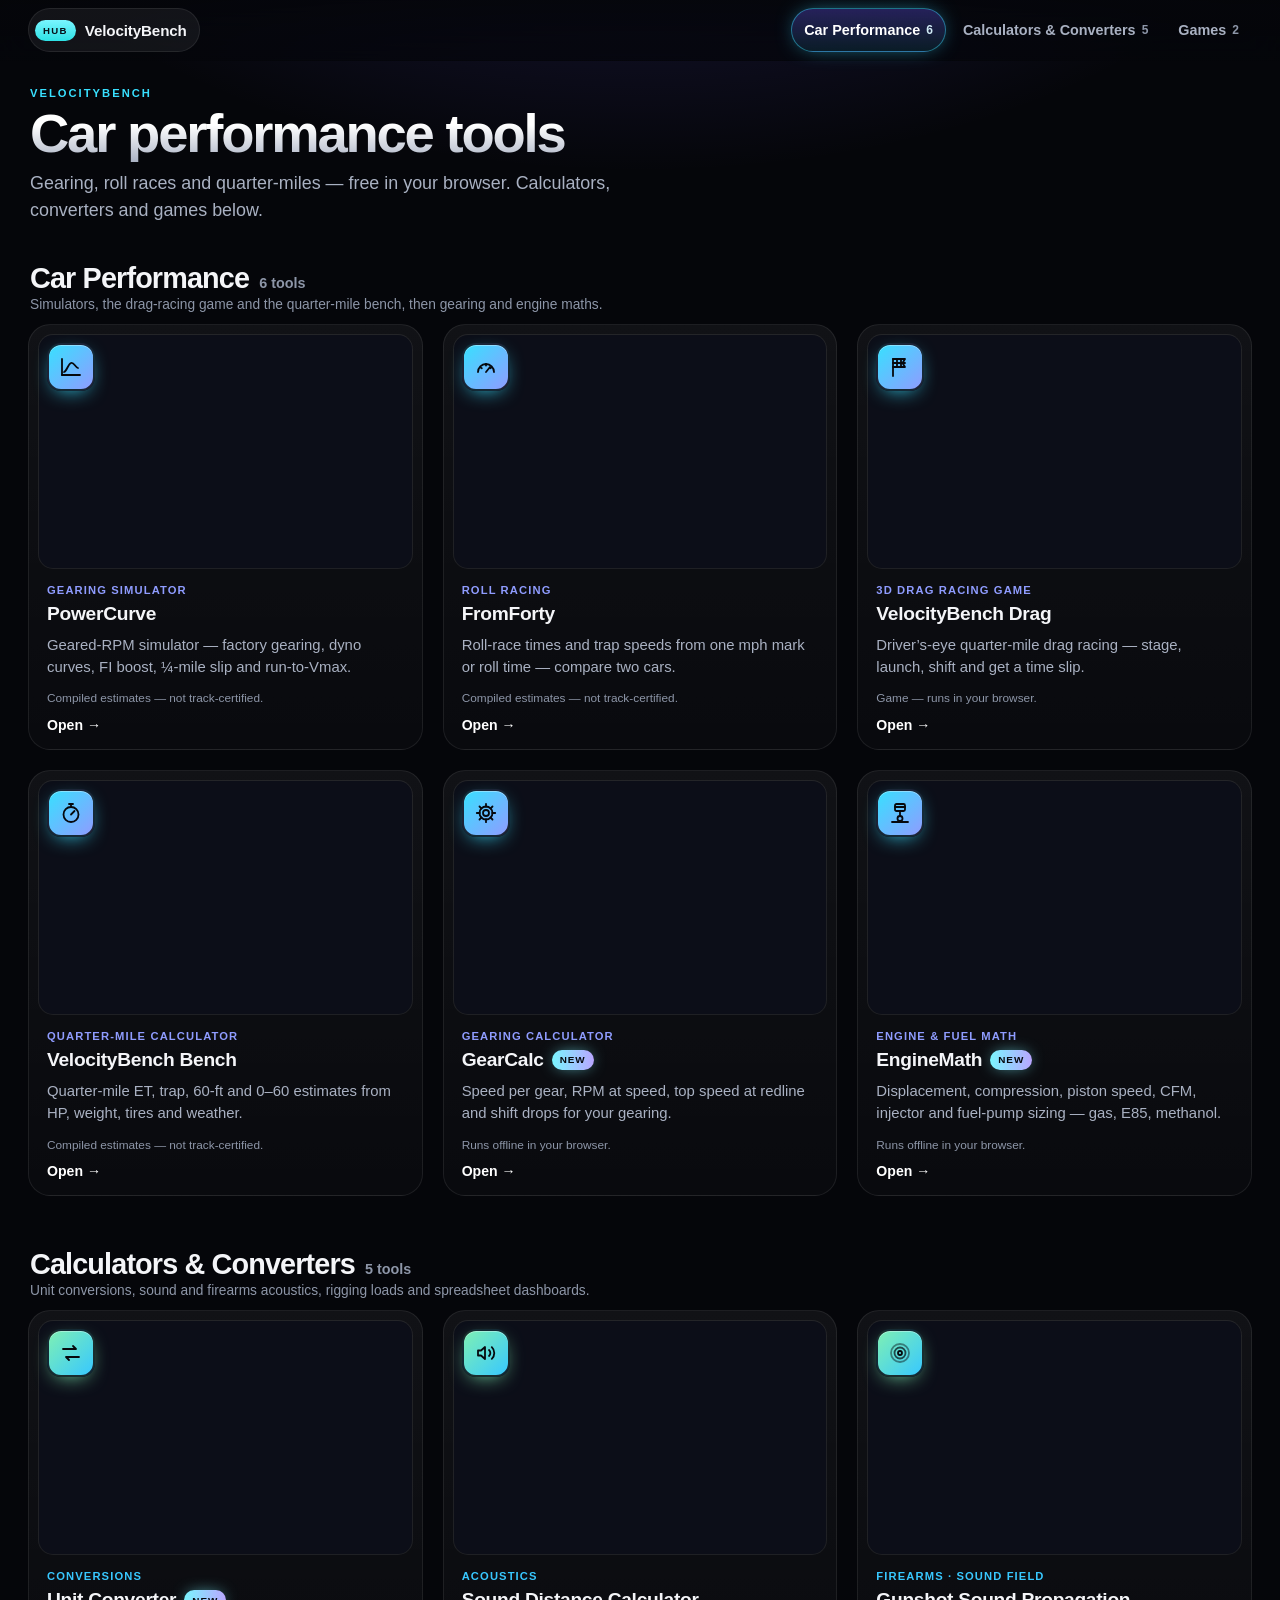
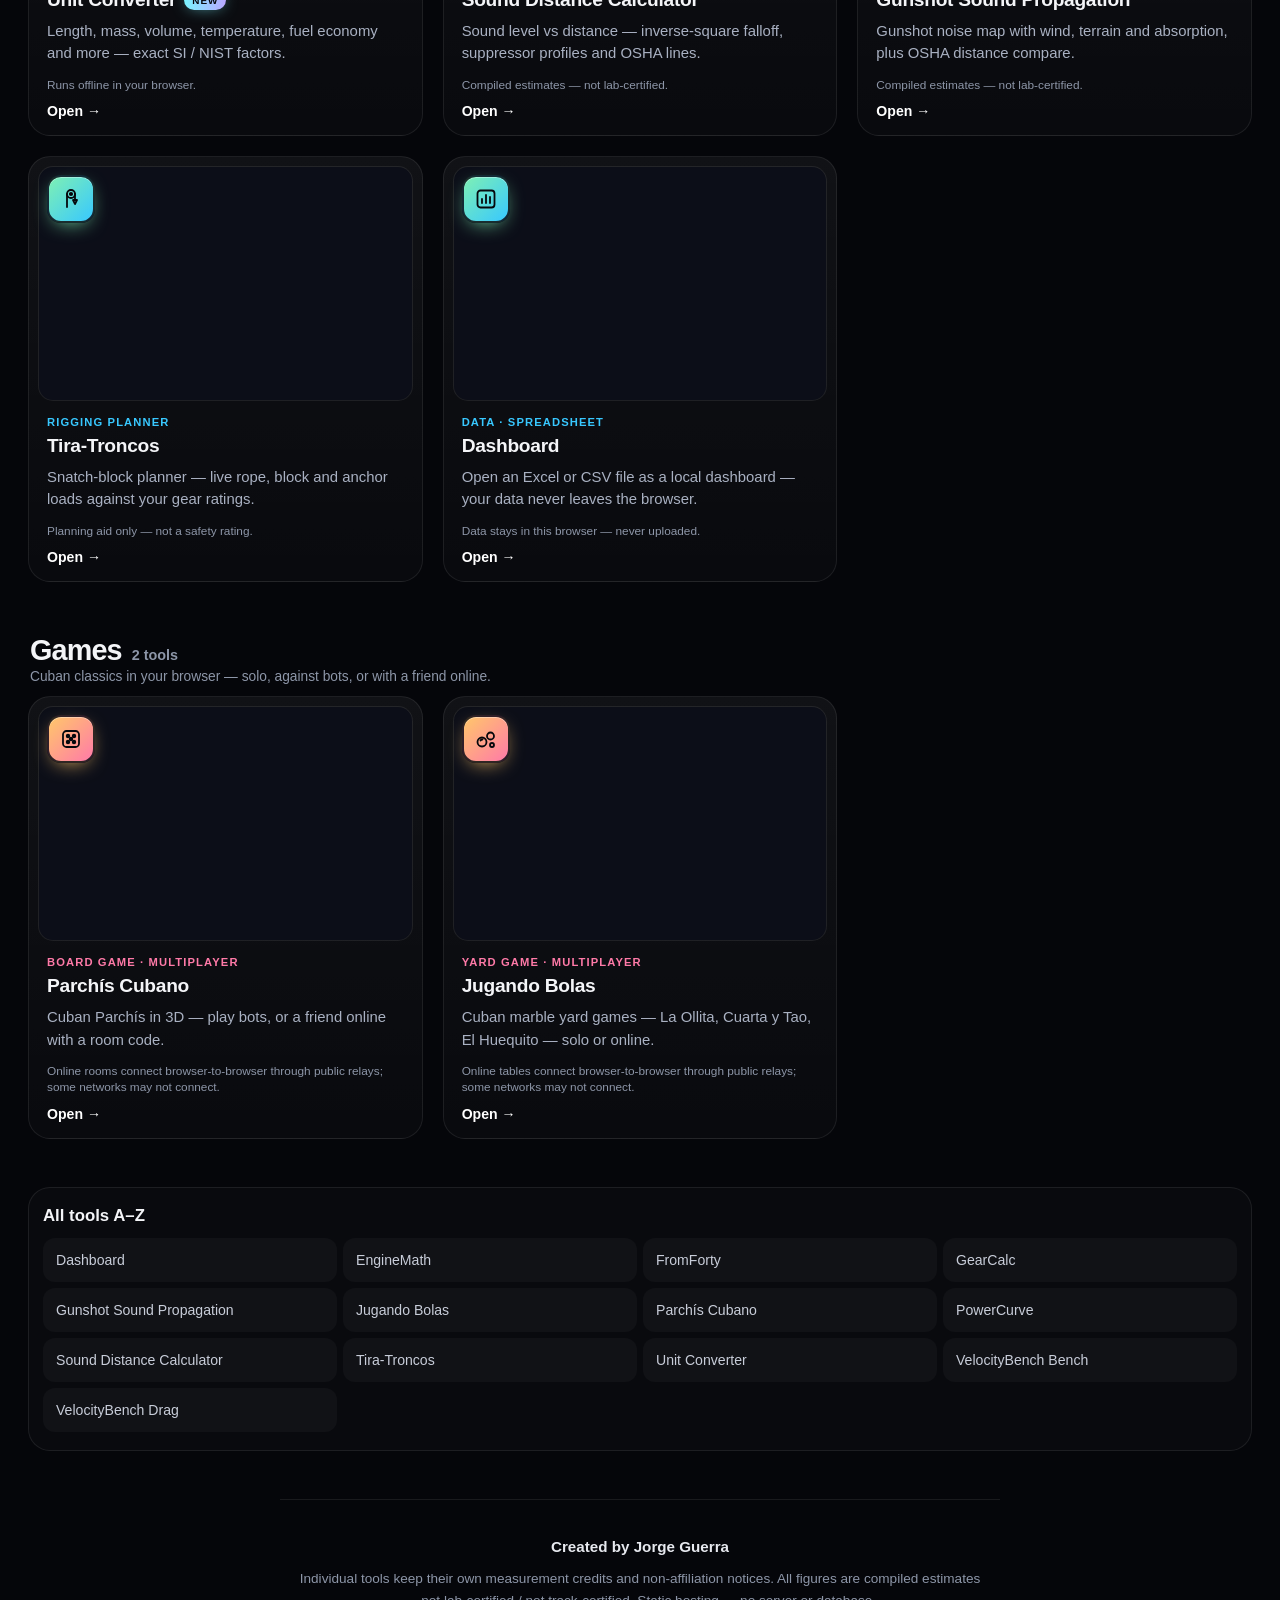
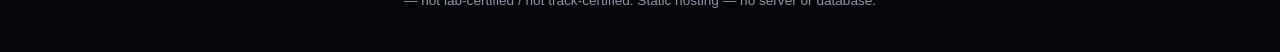
==== commit 026a6a8d: "Hub revamp r2: car-performance-first sections, sticky section nav, no hero or search, icons, one-lin" ====
--- a/index.html
+++ b/index.html
@@ -1,227 +1,172 @@
 <!DOCTYPE html>
-<html lang="en" class="no-js">
+<html lang="en">
 <head>
   <meta charset="utf-8">
   <meta name="viewport" content="width=device-width, initial-scale=1, viewport-fit=cover">
-  <title>VelocityBench · Tool Hub</title>
-  <meta name="description" content="Jorge Guerra’s games, car performance tools and calculators: VelocityBench Drag, Parchís Cubano, Jugando Bolas, VelocityBench Bench, PowerCurve, FromForty, GearCalc, EngineMath, Sound Distance Calculator, Gunshot Sound Propagation, Tira-Troncos, Unit Converter, Dashboard.">
+  <title>VelocityBench · Car Performance Tools Hub</title>
+  <meta name="description" content="Car performance tools by Jorge Guerra — PowerCurve, FromForty, VelocityBench Drag and Bench, GearCalc and EngineMath — plus calculators, converters and games: Unit Converter, Sound Distance Calculator, Gunshot Sound Propagation, Tira-Troncos, Dashboard, Parchís Cubano, Jugando Bolas.">
   <link rel="canonical" href="https://velocitybench.com/">
-  <meta property="og:title" content="VelocityBench · Tool Hub">
-  <meta property="og:description" content="Home base for VelocityBench Drag, Parchís Cubano, Jugando Bolas, VelocityBench Bench, PowerCurve, FromForty, GearCalc, EngineMath, Sound Distance Calculator, Gunshot Sound Propagation, Tira-Troncos, Unit Converter, and Dashboard.">
+  <meta property="og:title" content="VelocityBench · Car Performance Tools Hub">
+  <meta property="og:description" content="Car performance tools — PowerCurve, FromForty, VelocityBench Drag, VelocityBench Bench, GearCalc, EngineMath — plus Unit Converter, Sound Distance Calculator, Gunshot Sound Propagation, Tira-Troncos, Dashboard, Parchís Cubano, Jugando Bolas.">
   <meta property="og:url" content="https://velocitybench.com/">
   <meta property="og:type" content="website">
   <meta property="og:image" content="https://velocitybench.com/og.png">
   <meta property="og:site_name" content="VelocityBench">
   <meta name="twitter:card" content="summary_large_image">
-  <meta name="twitter:title" content="VelocityBench · Tool Hub">
-  <meta name="twitter:description" content="Home base for VelocityBench Drag, Parchís Cubano, Jugando Bolas, VelocityBench Bench, PowerCurve, FromForty, GearCalc, EngineMath, Sound Distance Calculator, Gunshot Sound Propagation, Tira-Troncos, Unit Converter, and Dashboard.">
+  <meta name="twitter:title" content="VelocityBench · Car Performance Tools Hub">
+  <meta name="twitter:description" content="Car performance tools — PowerCurve, FromForty, VelocityBench Drag, VelocityBench Bench, GearCalc, EngineMath — plus Unit Converter, Sound Distance Calculator, Gunshot Sound Propagation, Tira-Troncos, Dashboard, Parchís Cubano, Jugando Bolas.">
   <meta name="twitter:image" content="https://velocitybench.com/og.png">
   <meta name="robots" content="index,follow">
   <meta name="theme-color" content="#05060a">
   <meta name="color-scheme" content="dark">
   <link rel="icon" href="data:image/svg+xml,%3Csvg xmlns='http://www.w3.org/2000/svg' viewBox='0 0 32 32'%3E%3Crect width='32' height='32' rx='8' fill='%2305060a'/%3E%3Cpath d='M7 9l9 15 9-15' fill='none' stroke='%2338e0ff' stroke-width='3.5' stroke-linecap='round' stroke-linejoin='round'/%3E%3C/svg%3E">
-  <link rel="preload" as="image" type="image/avif" imagesrcset="img/hub/drag-hero-800.avif 800w, img/hub/drag-hero-1200.avif 1200w, img/hub/drag-hero-1600.avif 1600w" imagesizes="(min-width:860px) 46vw, 92vw" fetchpriority="high">
-  <script>document.documentElement.className="js"</script>
   <style>
-:root{--bg:#05060a;--ink:#f4f5f8;--muted:#a3abbd;--dim:#8a93a6;--line:rgba(255,255,255,.08);--line2:rgba(255,255,255,.14);--violet:#8f9cff;--cyan:#38e0ff;--glow:rgba(108,92,255,.5);--ease:cubic-bezier(.2,.8,.2,1);
+:root{--bg:#05060a;--ink:#f4f5f8;--muted:#a9b1c2;--dim:#8d96a8;--line:rgba(255,255,255,.08);--line2:rgba(255,255,255,.14);--violet:#8f9cff;--cyan:#38e0ff;--ease:cubic-bezier(.2,.8,.2,1);
 --sans:-apple-system,BlinkMacSystemFont,"Segoe UI Variable Text","Segoe UI",Roboto,"Helvetica Neue",Arial,sans-serif;color-scheme:dark}
 *{box-sizing:border-box}
-html{-webkit-text-size-adjust:100%;scroll-padding-top:96px}
-body{margin:0;min-height:100vh;font-family:var(--sans);color:var(--ink);background:var(--bg) radial-gradient(1100px 620px at 50% -200px,rgba(108,92,255,.24),transparent 70%) no-repeat;-webkit-font-smoothing:antialiased;text-rendering:optimizeLegibility;overflow-x:hidden}
+html{-webkit-text-size-adjust:100%;scroll-padding-top:76px}
+@media (prefers-reduced-motion:no-preference){html{scroll-behavior:smooth}}
+body{margin:0;min-height:100vh;font-family:var(--sans);color:var(--ink);background:var(--bg) radial-gradient(1000px 560px at 50% -220px,rgba(108,92,255,.26),transparent 70%) no-repeat;-webkit-font-smoothing:antialiased;text-rendering:optimizeLegibility;overflow-x:hidden}
 img{display:block;max-width:100%;height:auto}
 a{color:inherit}
-[hidden]{display:none!important}
-.sr{position:absolute;width:1px;height:1px;overflow:hidden;clip:rect(0 0 0 0);white-space:nowrap}
 :focus-visible{outline:2px solid var(--cyan);outline-offset:3px}
-.skip{position:absolute;left:12px;top:-60px;z-index:50;display:inline-flex;align-items:center;min-height:44px;padding:0 18px;border-radius:12px;background:#fff;color:#07080d;font-weight:700;text-decoration:none}
-.skip:focus{top:12px}
-.shell{width:100%;max-width:1280px;margin:0 auto;padding:12px 14px 0}
-/* top bar */
-.topbar{display:flex;align-items:center;justify-content:space-between;gap:10px;padding:6px;border-radius:999px;background:rgba(16,18,28,.78);border:1px solid rgba(255,255,255,.1);box-shadow:inset 0 1px 0 rgba(255,255,255,.05)}
-.brand{display:inline-flex;align-items:center;gap:10px;min-height:44px;padding:6px 14px 6px 7px;border-radius:999px;text-decoration:none;font-weight:650;font-size:.95rem;letter-spacing:-.01em;background:rgba(255,255,255,.07)}
-.brand b{font-size:.62rem;font-weight:800;letter-spacing:.14em;padding:5px 8px;border-radius:999px;color:#061018;background:linear-gradient(180deg,#7af5ff,#2de2e6)}
-.top-jump{display:flex;gap:2px}
-.top-jump a{display:inline-flex;align-items:center;min-height:44px;padding:0 14px;border-radius:999px;color:var(--muted);text-decoration:none;font-size:.9rem;font-weight:500;transition:color .2s,background .2s}
-.top-jump a:hover{color:#fff;background:rgba(255,255,255,.07)}
-.top-count{color:var(--dim);font-size:.82rem;padding-right:12px;white-space:nowrap}
+.skip{position:absolute;left:12px;top:-60px;z-index:60;display:inline-flex;align-items:center;min-height:44px;padding:0 18px;border-radius:12px;background:#fff;color:#07080d;font-weight:700;text-decoration:none}
+.skip:focus{top:8px}
+.shell{width:100%;max-width:1280px;margin:0 auto;padding:0 12px}
+/* sticky bar: brand + section nav */
+.bar{position:sticky;top:0;z-index:40;padding:8px 0;margin:0 -12px;padding-left:12px;padding-right:12px;background:linear-gradient(180deg,rgba(5,6,10,.92),rgba(5,6,10,.78));-webkit-backdrop-filter:saturate(180%) blur(18px);backdrop-filter:saturate(180%) blur(18px);border-bottom:1px solid transparent;transition:border-color .3s}
+.bar.stuck{border-bottom-color:var(--line)}
+.bar-in{display:flex;align-items:center;gap:8px;max-width:1280px;margin:0 auto}
+.brand{flex:0 0 auto;display:inline-flex;align-items:center;gap:9px;min-height:44px;padding:0 12px 0 6px;border-radius:999px;text-decoration:none;font-weight:680;font-size:.95rem;letter-spacing:-.01em;background:rgba(255,255,255,.06);border:1px solid var(--line)}
+.brand b{font-size:.6rem;font-weight:800;letter-spacing:.14em;padding:5px 8px;border-radius:999px;color:#061018;background:linear-gradient(180deg,#7af5ff,#2de2e6)}
+.brand span{display:none}
+.secnav{flex:1 1 auto;min-width:0;display:flex;justify-content:flex-end;gap:4px}
+.secnav a{position:relative;display:inline-flex;align-items:center;justify-content:center;gap:6px;min-height:44px;min-width:44px;padding:0 12px;border-radius:999px;color:var(--muted);text-decoration:none;font-size:.9rem;font-weight:600;white-space:nowrap;border:1px solid transparent;transition:color .25s,background .25s,border-color .25s,box-shadow .25s}
+.secnav a:hover{color:#fff;background:rgba(255,255,255,.06)}
+.secnav a[aria-current=true]{color:#fff;border-color:rgba(56,224,255,.45);background:linear-gradient(180deg,rgba(108,92,255,.32),rgba(56,224,255,.1));box-shadow:0 0 22px -8px rgba(56,224,255,.8)}
+.secnav i{font-style:normal;font-size:.75rem;color:var(--dim);font-variant-numeric:tabular-nums}
+.secnav a[aria-current=true] i{color:#cfe9f3}
+.secnav .long{display:none}
 /* intro */
-.intro{text-align:center;padding:38px 4px 22px}
-.kicker{margin:0 0 12px;color:var(--muted);font-size:.74rem;font-weight:600;letter-spacing:.2em;text-transform:uppercase}
-.intro h1{margin:0;font-size:clamp(2.4rem,8vw,4.8rem);font-weight:750;letter-spacing:-.045em;line-height:1;background:linear-gradient(180deg,#fff 30%,#a9b0c2);-webkit-background-clip:text;background-clip:text;color:transparent}
-.lede{margin:14px auto 0;max-width:44ch;color:var(--muted);font-size:clamp(1rem,2.2vw,1.2rem);line-height:1.5;text-wrap:balance}
-/* controls */
-.controls{position:relative;z-index:20;margin:0 auto;max-width:880px;padding:10px;border-radius:24px;background:rgba(16,18,28,.82);border:1px solid var(--line2);box-shadow:inset 0 1px 0 rgba(255,255,255,.05),0 20px 60px -30px rgba(0,0,0,.9);-webkit-backdrop-filter:saturate(180%) blur(20px);backdrop-filter:saturate(180%) blur(20px)}
-.no-js .controls,.no-js .fab{display:none}
-.search{position:relative;display:flex;align-items:center}
-.search svg{position:absolute;left:16px;width:20px;height:20px;color:var(--dim);pointer-events:none}
-.search input{width:100%;min-height:52px;padding:0 96px 0 46px;border-radius:16px;border:1px solid var(--line2);background:rgba(0,0,0,.35);color:#fff;font:inherit;font-size:1.05rem;outline:none;transition:border-color .2s,box-shadow .2s;-webkit-appearance:none;appearance:none}
-.search input::-webkit-search-cancel-button{-webkit-appearance:none;display:none}
-.search input::placeholder{color:var(--dim)}
-.search input:focus{border-color:rgba(140,160,255,.65);box-shadow:0 0 0 4px rgba(108,92,255,.2)}
-.search input:focus-visible{outline:none}
-.kbd{position:absolute;right:12px;display:inline-grid;place-items:center;min-width:28px;height:28px;padding:0 8px;border-radius:8px;border:1px solid var(--line2);color:var(--dim);font:600 .8rem ui-monospace,Consolas,monospace;pointer-events:none}
-.clear{position:absolute;right:4px;width:44px;height:44px;border:0;border-radius:12px;background:transparent;color:var(--muted);font-size:1.4rem;line-height:1;cursor:pointer}
-.clear:hover{color:#fff;background:rgba(255,255,255,.08)}
-.chips{display:flex;flex-wrap:wrap;gap:6px;margin-top:10px}
-.chip{display:inline-flex;align-items:center;gap:8px;min-height:44px;padding:0 14px;border-radius:999px;border:1px solid var(--line2);background:rgba(255,255,255,.03);color:#c8cdd9;font:inherit;font-size:.92rem;font-weight:550;cursor:pointer;transition:background .2s,border-color .2s,color .2s,transform .2s var(--ease)}
-.chip:hover{color:#fff;border-color:rgba(160,170,255,.45);background:rgba(255,255,255,.07)}
-.chip:active{transform:scale(.97)}
-.chip i{font-style:normal;font-size:.78rem;font-weight:700;color:var(--dim);font-variant-numeric:tabular-nums}
-.chip[aria-pressed=true]{color:#fff;border-color:rgba(56,224,255,.55);background:linear-gradient(180deg,rgba(108,92,255,.34),rgba(56,224,255,.12));box-shadow:0 0 22px -8px rgba(56,224,255,.8)}
-.chip[aria-pressed=true] i{color:#cfe9f3}
-.status{margin:10px 4px 0;min-height:1.3em;color:var(--dim);font-size:.86rem}
-/* featured */
-.feature{position:relative;display:grid;grid-template-columns:minmax(0,1fr);gap:22px;margin:30px 0 0;padding:16px 16px 22px;border-radius:26px;overflow:hidden;isolation:isolate;background:linear-gradient(140deg,#0e1020,#090a12 60%);border:1px solid var(--line);box-shadow:inset 0 1px 0 rgba(255,255,255,.06),0 40px 120px -40px rgba(80,70,255,.35)}
-.feature::before{content:"";position:absolute;z-index:-1;inset:0;background:radial-gradient(420px 320px at 100% 0%,rgba(56,224,255,.14),rgba(108,92,255,.08) 45%,transparent 75%)}
-.f-shot{position:relative;display:block;border-radius:16px}
-.f-shot img{position:relative;z-index:1;width:100%;aspect-ratio:8/5;object-fit:cover;border-radius:14px;box-shadow:0 0 0 1px rgba(255,255,255,.12),0 30px 80px -10px rgba(0,0,0,.8)}
-.f-glow{position:absolute;inset:-10%;z-index:0;filter:blur(48px);opacity:.7;background:radial-gradient(closest-side,rgba(56,224,255,.5),rgba(108,92,255,.32) 55%,transparent);transition:opacity .9s}
-.f-copy{padding:0 6px}
-.f-kicker{display:flex;align-items:center;gap:8px;margin:0;color:#c7cdfb;font-size:.78rem;font-weight:600;letter-spacing:.14em;text-transform:uppercase}
-.dot{width:7px;height:7px;border-radius:50%;background:var(--cyan);box-shadow:0 0 12px var(--cyan)}
-.feature h2{margin:12px 0 12px;font-size:clamp(1.9rem,4vw,3.1rem);font-weight:750;letter-spacing:-.04em;line-height:1.04}
-.f-lede{margin:0;color:var(--muted);font-size:1.04rem;line-height:1.6;max-width:38ch}
-.f-cta{display:flex;flex-wrap:wrap;align-items:center;gap:12px 16px;margin-top:22px}
-.btn{display:inline-flex;align-items:center;gap:10px;min-height:48px;padding:0 24px;border-radius:999px;background:#fff;color:#07080d;font-weight:650;text-decoration:none;box-shadow:0 8px 30px -6px rgba(140,160,255,.55);transition:transform .3s var(--ease),box-shadow .3s}
-.btn span{transition:transform .3s var(--ease)}
-.btn:hover{transform:translateY(-1px)}.btn:hover span{transform:translateX(4px)}
-.f-sub{color:var(--dim);font-size:.88rem}
+.intro{padding:14px 2px 6px}
+.kicker{margin:0 0 6px;color:var(--cyan);font-size:.7rem;font-weight:700;letter-spacing:.18em;text-transform:uppercase}
+.intro h1{margin:0;font-size:clamp(1.65rem,6.4vw,3.4rem);font-weight:760;letter-spacing:-.04em;line-height:1.05;background:linear-gradient(180deg,#fff 35%,#aab2c4);-webkit-background-clip:text;background-clip:text;color:transparent;text-wrap:balance}
+.lede{margin:8px 0 0;max-width:60ch;color:var(--muted);font-size:clamp(.95rem,2vw,1.12rem);line-height:1.5}
 /* sections */
-.cat{margin-top:44px}
-.cat-head{display:flex;flex-wrap:wrap;align-items:baseline;gap:4px 12px;margin:0 2px 16px}
-.cat-head h2{margin:0;font-size:clamp(1.45rem,2.6vw,1.9rem);font-weight:720;letter-spacing:-.03em}
-.cat-n{color:var(--dim);font-size:.95rem;font-weight:600;font-variant-numeric:tabular-nums}
-.cat-sub{flex:1 1 100%;margin:0;color:var(--dim);font-size:.9rem}
-.grid{list-style:none;margin:0;padding:0;display:grid;grid-template-columns:minmax(0,1fr);gap:12px}
+.cat{margin-top:22px;--a1:#38e0ff;--a2:#8f9cff}
+.cat[data-s=calc]{--a1:#7ef0b4;--a2:#38c8ff}
+.cat[data-s=games]{--a1:#ffc76a;--a2:#ff7aa8}
+.cat-head{display:flex;flex-wrap:wrap;align-items:baseline;gap:2px 10px;margin:0 2px 12px}
+.cat-head h2{margin:0;font-size:clamp(1.25rem,2.6vw,1.8rem);font-weight:720;letter-spacing:-.03em}
+.cat-n{color:var(--dim);font-size:.9rem;font-weight:600}
+.cat-sub{flex:1 1 100%;margin:0;color:var(--dim);font-size:.86rem}
+.grid{list-style:none;margin:0;padding:0;display:grid;grid-template-columns:minmax(0,1fr);gap:10px}
 .grid>li{display:flex;min-width:0}
-.card{position:relative;display:grid;grid-template-columns:112px minmax(0,1fr);gap:14px;width:100%;padding:12px;border-radius:20px;text-decoration:none;color:inherit;background:linear-gradient(180deg,rgba(255,255,255,.045),rgba(255,255,255,.015));border:1px solid var(--line);transition:transform .45s var(--ease),box-shadow .45s,border-color .45s,background .45s}
-.thumb{align-self:start;aspect-ratio:8/5;overflow:hidden;border-radius:12px;box-shadow:0 0 0 1px rgba(255,255,255,.08);background:#0c0e18}
-.thumb img{width:100%;height:100%;object-fit:cover;object-position:top left;transition:transform .8s var(--ease)}
-.c-body{display:flex;flex-direction:column;min-width:0}
-.c-tag{margin:0;color:var(--violet);font-size:.7rem;font-weight:650;letter-spacing:.1em;text-transform:uppercase}
-.card h3{margin:4px 0 4px;font-size:1.08rem;font-weight:660;letter-spacing:-.015em;line-height:1.25}
-.c-desc{margin:0;color:var(--muted);font-size:.9rem;line-height:1.5}
-.c-note{margin:8px 0 0;color:var(--dim);font-size:.78rem;line-height:1.45}
+.card{position:relative;display:grid;grid-template-columns:44px minmax(0,1fr);gap:12px;align-items:start;width:100%;padding:13px 14px;border-radius:18px;text-decoration:none;color:inherit;background:linear-gradient(180deg,rgba(255,255,255,.05),rgba(255,255,255,.018));border:1px solid var(--line);transition:transform .4s var(--ease),box-shadow .4s var(--ease),border-color .4s,background .4s;-webkit-tap-highlight-color:transparent}
+.card::after{content:"";position:absolute;inset:-1px;border-radius:inherit;pointer-events:none;opacity:0;background:radial-gradient(240px 140px at var(--mx,30%) var(--my,0%),color-mix(in srgb,var(--a1) 22%,transparent),transparent 70%);transition:opacity .4s}
+.thumb{display:none}
+.ico{grid-row:1/3;display:grid;place-items:center;width:44px;height:44px;border-radius:13px;color:#06080d;background:linear-gradient(135deg,var(--a1),var(--a2));box-shadow:0 6px 20px -8px var(--a1),inset 0 1px 0 rgba(255,255,255,.35);transition:transform .4s var(--ease)}
+.ic{width:24px;height:24px}
+.c-top{display:flex;align-items:center;gap:8px;min-width:0}
+.card h3{margin:0;font-size:1.04rem;font-weight:670;letter-spacing:-.015em;line-height:1.25}
+.new{flex:0 0 auto;display:inline-flex;align-items:center;height:20px;padding:0 8px;border-radius:999px;font-size:.62rem;font-weight:800;letter-spacing:.1em;text-transform:uppercase;color:#06080d;background:linear-gradient(90deg,#7af5ff,#b9a6ff);box-shadow:0 0 16px -4px rgba(122,245,255,.8)}
+.c-body{min-width:0}
+.c-tag{display:none}
+.c-desc{margin:3px 0 0;color:var(--muted);font-size:.88rem;line-height:1.45}
+.c-note{margin:5px 0 0;color:var(--dim);font-size:.74rem;line-height:1.4}
 .c-go{display:none}
-.card:hover{border-color:rgba(160,170,255,.38);background:linear-gradient(180deg,rgba(255,255,255,.06),rgba(255,255,255,.02));box-shadow:0 30px 60px -24px rgba(0,0,0,.9),0 0 50px -22px rgba(108,92,255,.55)}
-.card:hover .thumb img{transform:scale(1.045)}
-.card:focus-visible{outline:2px solid var(--cyan);outline-offset:3px;border-color:rgba(56,224,255,.6);box-shadow:0 0 0 6px rgba(56,224,255,.16),0 0 50px -18px rgba(56,224,255,.7)}
-.card mark,.status mark{background:rgba(56,224,255,.22);color:#fff;border-radius:3px;padding:0 1px}
-.anim .grid>li:not([hidden]){animation:rise .5s var(--ease) both;animation-delay:calc(var(--i,0)*35ms)}
-@keyframes rise{from{opacity:0;transform:translateY(10px)}to{opacity:1;transform:none}}
-.empty{margin:40px auto 0;max-width:520px;text-align:center;padding:30px 20px;border-radius:22px;border:1px dashed var(--line2);color:var(--muted)}
-.empty p{margin:0 0 14px}
-.empty button{min-height:44px;padding:0 20px;border-radius:999px;border:1px solid var(--line2);background:rgba(255,255,255,.06);color:#fff;font:inherit;font-weight:600;cursor:pointer}
+@media (hover:hover){
+ .card:hover{transform:translateY(-4px);border-color:color-mix(in srgb,var(--a1) 45%,transparent);box-shadow:0 26px 50px -24px rgba(0,0,0,.95),0 0 44px -16px color-mix(in srgb,var(--a1) 70%,transparent)}
+ .card:hover::after{opacity:1}
+ .card:hover .ico{transform:rotate(-6deg) scale(1.06)}
+ .card:hover .thumb img{transform:scale(1.045)}
+ .card:hover .c-go span{transform:translateX(4px)}
+}
+.card:active{transform:translateY(-2px) scale(.985);border-color:color-mix(in srgb,var(--a1) 55%,transparent);box-shadow:0 0 36px -12px color-mix(in srgb,var(--a1) 80%,transparent)}
+.card:active::after{opacity:1}
+.card:focus-visible{outline:2px solid var(--cyan);outline-offset:3px;border-color:rgba(56,224,255,.6);box-shadow:0 0 0 6px rgba(56,224,255,.16),0 0 46px -14px rgba(56,224,255,.75)}
+.card:focus-visible::after{opacity:1}
+/* scroll reveal (JS adds .pre only to below-the-fold cards) */
+.pre{opacity:0;transform:translateY(16px)}
+.pre.in{opacity:1;transform:none;transition:opacity .55s var(--ease),transform .55s var(--ease);transition-delay:var(--d,0ms)}
 /* A–Z */
-.az{margin-top:64px;padding:22px 16px;border-radius:24px;border:1px solid var(--line);background:rgba(255,255,255,.02)}
-.az h2{margin:0 0 12px;font-size:1.1rem;font-weight:680;letter-spacing:-.01em}
+.az{margin-top:48px;padding:18px 14px;border-radius:22px;border:1px solid var(--line);background:rgba(255,255,255,.02)}
+.az h2{margin:0 0 12px;font-size:1.05rem;font-weight:680}
 .az ul{list-style:none;margin:0;padding:0;display:grid;grid-template-columns:repeat(2,minmax(0,1fr));gap:6px}
-.az a{display:flex;align-items:center;min-height:44px;padding:0 12px;border-radius:12px;color:#c8cdd9;text-decoration:none;font-size:.9rem;background:rgba(255,255,255,.03);border:1px solid transparent;overflow-wrap:anywhere;transition:color .2s,border-color .2s,background .2s}
+.az a{display:flex;align-items:center;min-height:44px;padding:0 12px;border-radius:12px;color:#c8cdd9;text-decoration:none;font-size:.88rem;background:rgba(255,255,255,.03);border:1px solid transparent;overflow-wrap:anywhere;transition:color .2s,border-color .2s,background .2s}
 .az a:hover{color:#fff;border-color:rgba(160,170,255,.35);background:rgba(255,255,255,.06)}
-/* footer */
-.site-footer{text-align:center;max-width:720px;margin:56px auto 0;padding:26px 16px 40px;border-top:1px solid var(--line);color:var(--dim);font-size:.85rem}
+.site-footer{text-align:center;max-width:720px;margin:48px auto 0;padding:24px 16px 40px;border-top:1px solid var(--line);color:var(--dim);font-size:.85rem}
 .site-footer strong{color:#e7e9ef;font-size:.95rem;font-weight:600}
 .footer-note{line-height:1.6;margin:10px 0 0}
-/* floating search (phones) */
-.fab{position:fixed;right:16px;bottom:calc(16px + env(safe-area-inset-bottom));z-index:30;display:inline-flex;align-items:center;gap:8px;min-height:52px;padding:0 20px;border-radius:999px;border:1px solid rgba(56,224,255,.4);background:rgba(16,18,28,.92);color:#fff;font:inherit;font-weight:650;box-shadow:0 14px 40px -10px rgba(0,0,0,.9),0 0 30px -10px rgba(56,224,255,.6);cursor:pointer;-webkit-backdrop-filter:blur(16px);backdrop-filter:blur(16px);transition:opacity .25s,transform .25s var(--ease)}
-.fab svg{width:18px;height:18px}
-.fab.off{opacity:0;transform:translateY(20px);pointer-events:none}
+@media (min-width:420px){.brand span{display:inline}}
 @media (min-width:600px){
- .grid{grid-template-columns:repeat(2,minmax(0,1fr));gap:18px}
- .card{grid-template-columns:minmax(0,1fr);gap:0;padding:10px 10px 18px}
- .thumb{aspect-ratio:16/10}
- .c-body{padding:16px 10px 0;flex:1}
- .c-tag{font-size:.72rem}
- .card h3{margin:8px 0 8px;font-size:1.25rem}
- .c-desc{font-size:.95rem;line-height:1.55}
- .c-note{margin:auto 0 0;padding-top:14px}
- .c-go{display:block;margin-top:12px;font-size:.9rem;font-weight:650;color:#fff}
+ .shell{padding:0 20px}.bar{margin:0 -20px;padding-left:20px;padding-right:20px}
+ .grid{grid-template-columns:repeat(2,minmax(0,1fr));gap:16px}
+ .card{display:flex;flex-direction:column;padding:10px 10px 16px;gap:0;border-radius:22px}
+ .thumb{display:block;position:relative;flex:0 0 auto;width:100%;height:auto;aspect-ratio:16/10;overflow:hidden;border-radius:14px;box-shadow:0 0 0 1px rgba(255,255,255,.08);background:#0c0e18}
+ .thumb picture{display:block;position:absolute;inset:0}
+ .thumb img{position:absolute;inset:0;width:100%;height:100%;object-fit:cover;object-position:top left;transition:transform .8s var(--ease)}
+ .ico{position:absolute;top:18px;left:18px;z-index:2;border:2px solid rgba(11,13,21,.85);width:48px;height:48px;border-radius:14px}
+ .c-body{display:flex;flex-direction:column;flex:1;padding:16px 8px 0}
+ .c-tag{display:block;margin:0 0 6px;color:var(--a2);font-size:.7rem;font-weight:700;letter-spacing:.1em;text-transform:uppercase}
+ .card h3{font-size:1.2rem}
+ .c-desc{margin-top:8px;font-size:.93rem;line-height:1.5}
+ .c-note{margin:auto 0 0;padding-top:12px}
+ .c-go{display:block;margin-top:10px;font-size:.88rem;font-weight:650;color:#fff}
  .c-go span{display:inline-block;transition:transform .35s var(--ease)}
- .card:hover{transform:translateY(-5px)}
- .card:hover .c-go span{transform:translateX(4px)}
  .az ul{grid-template-columns:repeat(3,minmax(0,1fr))}
- .feature{padding:22px 22px 28px}
 }
-@media (min-width:860px){
- .shell{padding:18px 28px 0}
- .intro{padding:64px 0 32px}
- html{scroll-padding-top:180px}
- .controls{position:sticky;top:12px}
- .feature{grid-template-columns:minmax(0,.9fr) minmax(0,1.4fr);align-items:center;gap:44px;padding:48px;border-radius:32px;margin-top:40px}
- .f-shot{order:2;transform:perspective(1600px) rotateY(-8deg) rotateX(3deg);transition:transform .9s var(--ease)}
- .feature:hover .f-shot{transform:perspective(1600px) rotateY(-3deg) rotateX(1deg) scale(1.015)}
- .feature:hover .f-glow{opacity:1}
- .grid{grid-template-columns:repeat(3,minmax(0,1fr));gap:22px}
- .cat{margin-top:60px}
+@media (min-width:760px){.secnav .long{display:inline}.secnav .short{display:none}}
+@media (min-width:980px){
+ .shell{padding:0 28px}.bar{margin:0 -28px;padding-left:28px;padding-right:28px}
+ html{scroll-padding-top:84px}
+ .intro{padding:26px 2px 8px}
+ .grid{grid-template-columns:repeat(3,minmax(0,1fr));gap:20px}
+ .cat{margin-top:30px}.cat+.cat{margin-top:52px}
  .az ul{grid-template-columns:repeat(4,minmax(0,1fr))}
- .fab{display:none}
 }
-@media (min-width:1600px){
- .shell{max-width:1560px}
- .grid{grid-template-columns:repeat(4,minmax(0,1fr))}
- .controls{max-width:960px}
-}
-@media (max-width:859px){.kbd{display:none}.search input{padding-right:52px}}
-@media (max-width:599px){.top-jump{display:none}}
-@media (hover:none){.card:hover{transform:none}}
-@media (prefers-reduced-motion:reduce){*,*::before,*::after{animation:none!important;transition:none!important;scroll-behavior:auto!important}.f-shot,.feature:hover .f-shot{transform:none!important}}
+@media (min-width:1600px){.shell,.bar-in{max-width:1560px}}
+@media (prefers-reduced-motion:reduce){*,*::before,*::after{animation:none!important;transition:none!important}.card:hover,.card:active,.card:hover .ico,.card:hover .thumb img{transform:none!important}.pre{opacity:1;transform:none}}
   </style>
 </head>
 <body>
+  <svg xmlns="http://www.w3.org/2000/svg" style="display:none" aria-hidden="true"><symbol id="i-drag" viewBox="0 0 24 24" fill="none" stroke="currentColor" stroke-width="1.8" stroke-linecap="round" stroke-linejoin="round"><path d="M5 21V4"/><path d="M5 4h12l-2.5 4L17 12H5"/><path d="M9 4v8M13 4v8M5 8h12"/></symbol><symbol id="i-parchis" viewBox="0 0 24 24" fill="none" stroke="currentColor" stroke-width="1.8" stroke-linecap="round" stroke-linejoin="round"><rect x="4" y="4" width="16" height="16" rx="3.5"/><circle cx="9" cy="9" r="1.3" fill="currentColor"/><circle cx="15" cy="15" r="1.3" fill="currentColor"/><circle cx="15" cy="9" r="1.3" fill="currentColor"/><circle cx="9" cy="15" r="1.3" fill="currentColor"/><circle cx="12" cy="12" r="1.3" fill="currentColor"/></symbol><symbol id="i-bolas" viewBox="0 0 24 24" fill="none" stroke="currentColor" stroke-width="1.8" stroke-linecap="round" stroke-linejoin="round"><circle cx="8" cy="15" r="4.5"/><circle cx="16.5" cy="9" r="3.5"/><circle cx="18" cy="18" r="2"/><path d="M6.5 13.5a2 2 0 0 1 2-1"/></symbol><symbol id="i-bench" viewBox="0 0 24 24" fill="none" stroke="currentColor" stroke-width="1.8" stroke-linecap="round" stroke-linejoin="round"><circle cx="12" cy="13.5" r="7.5"/><path d="M12 13.5 15.5 10"/><path d="M10 3h4M12 3v3"/></symbol><symbol id="i-powercurve" viewBox="0 0 24 24" fill="none" stroke="currentColor" stroke-width="1.8" stroke-linecap="round" stroke-linejoin="round"><path d="M3 20h18"/><path d="M3 20V4"/><path d="M5 17c3-1 4-8 7-9s4 4 7 5"/></symbol><symbol id="i-fromforty" viewBox="0 0 24 24" fill="none" stroke="currentColor" stroke-width="1.8" stroke-linecap="round" stroke-linejoin="round"><path d="M4 17a8 8 0 1 1 16 0"/><path d="M12 17l4-5"/><path d="M6.5 12.5 7.8 13.3M12 9v1.5M17.5 12.5l-1.3.8"/></symbol><symbol id="i-gearcalc" viewBox="0 0 24 24" fill="none" stroke="currentColor" stroke-width="1.8" stroke-linecap="round" stroke-linejoin="round"><circle cx="12" cy="12" r="3"/><path d="M12 2.8v3M12 18.2v3M21.2 12h-3M5.8 12h-3M18.5 5.5l-2.1 2.1M7.6 16.4l-2.1 2.1M18.5 18.5l-2.1-2.1M7.6 7.6 5.5 5.5"/><circle cx="12" cy="12" r="6.5"/></symbol><symbol id="i-enginemath" viewBox="0 0 24 24" fill="none" stroke="currentColor" stroke-width="1.8" stroke-linecap="round" stroke-linejoin="round"><rect x="7" y="3" width="10" height="7" rx="1.5"/><path d="M7 6h10"/><path d="M12 10v5"/><circle cx="12" cy="17.5" r="2.5"/><path d="M4 21h16"/></symbol><symbol id="i-sdc" viewBox="0 0 24 24" fill="none" stroke="currentColor" stroke-width="1.8" stroke-linecap="round" stroke-linejoin="round"><path d="M4 9.5h3l4-3.5v12l-4-3.5H4z"/><path d="M15 9a4 4 0 0 1 0 6"/><path d="M17.8 6.2a8 8 0 0 1 0 11.6"/></symbol><symbol id="i-gsps" viewBox="0 0 24 24" fill="none" stroke="currentColor" stroke-width="1.8" stroke-linecap="round" stroke-linejoin="round"><circle cx="12" cy="12" r="2"/><circle cx="12" cy="12" r="5.5" opacity=".7"/><circle cx="12" cy="12" r="9" opacity=".45"/></symbol><symbol id="i-tira" viewBox="0 0 24 24" fill="none" stroke="currentColor" stroke-width="1.8" stroke-linecap="round" stroke-linejoin="round"><circle cx="12" cy="7" r="4"/><circle cx="12" cy="7" r="1.2" fill="currentColor"/><path d="M8 7v13M16 7v6"/><path d="M14 13h4l-2 4z"/></symbol><symbol id="i-units" viewBox="0 0 24 24" fill="none" stroke="currentColor" stroke-width="1.8" stroke-linecap="round" stroke-linejoin="round"><path d="M4 8h13l-3-3M20 16H7l3 3"/></symbol><symbol id="i-dash" viewBox="0 0 24 24" fill="none" stroke="currentColor" stroke-width="1.8" stroke-linecap="round" stroke-linejoin="round"><rect x="3.5" y="3.5" width="17" height="17" rx="3"/><path d="M8 16v-4M12 16V8M16 16v-6"/></symbol><symbol id="i-search" viewBox="0 0 24 24" fill="none" stroke="currentColor" stroke-width="1.8" stroke-linecap="round" stroke-linejoin="round"><circle cx="11" cy="11" r="7"/><path d="m20 20-3.5-3.5"/></symbol></svg>
   <a class="skip" href="#tools">Skip to tools</a>
   <div class="shell">
-    <header class="topbar">
-      <a class="brand" href="https://velocitybench.com/" aria-current="page"><b>HUB</b>VelocityBench</a>
-      <nav class="top-jump" aria-label="Sections"><a href="#games" data-jump>Games</a><a href="#car" data-jump>Car</a><a href="#calc" data-jump>Calculators</a><a href="#convert" data-jump>Converters</a></nav>
-      <span class="top-count">13 tools</span>
-    </header>
+    <header class="bar" id="bar"><div class="bar-in">
+      <a class="brand" href="https://velocitybench.com/" aria-current="page"><b>HUB</b><span>VelocityBench</span></a>
+      <nav class="secnav" aria-label="Sections"><a href="#car"><span class="long">Car Performance</span><span class="short">Car</span> <i>6</i></a><a href="#calc"><span class="long">Calculators &amp; Converters</span><span class="short">Calculators</span> <i>5</i></a><a href="#games"><span class="long">Games</span><span class="short">Games</span> <i>2</i></a></nav>
+    </div></header>
 
     <div class="intro">
-      <p class="kicker">Games · Car performance · Calculators</p>
-      <h1>VelocityBench Hub</h1>
-      <p class="lede">Free tools that run in your browser. Search or pick a section to jump straight in.</p>
+      <p class="kicker">VelocityBench</p>
+      <h1>Car performance tools</h1>
+      <p class="lede">Gearing, roll races and quarter-miles — free in your browser. Calculators, converters and games below.</p>
     </div>
 
-    <div class="controls" id="controls" role="search">
-      <label class="search" for="q"><span class="sr">Search tools</span><svg viewBox="0 0 24 24" fill="none" stroke="currentColor" stroke-width="2" stroke-linecap="round" aria-hidden="true"><circle cx="11" cy="11" r="7"/><path d="m20 20-3.5-3.5"/></svg><input id="q" type="search" placeholder="Search tools (e.g. gear, E85)" autocomplete="off" spellcheck="false" enterkeyhint="search" aria-describedby="status"><kbd class="kbd" id="q-kbd" title="Press / to search">/</kbd><button type="button" class="clear" id="q-clear" aria-label="Clear search" hidden>×</button></label>
-      <div class="chips" role="group" aria-label="Filter by section"><button type="button" class="chip" data-f="all" aria-pressed="true">All <i>13</i></button><button type="button" class="chip" data-f="games" aria-pressed="false">Games <i>3</i></button><button type="button" class="chip" data-f="car" aria-pressed="false">Car <i>6</i></button><button type="button" class="chip" data-f="calc" aria-pressed="false">Calculators <i>6</i></button><button type="button" class="chip" data-f="convert" aria-pressed="false">Converters &amp; Data <i>2</i></button></div>
-      <p class="status" id="status" role="status" aria-live="polite">13 tools</p>
-    </div>
-
-    <section class="feature" id="featured" aria-labelledby="f-h">
-      <a class="f-shot" href="https://01ls1z28-coder.github.io/velocitybench-drag/" rel="noopener" tabindex="-1" aria-hidden="true"><span class="f-glow"></span><picture><source type="image/avif" srcset="img/hub/drag-hero-800.avif 800w, img/hub/drag-hero-1200.avif 1200w, img/hub/drag-hero-1600.avif 1600w" sizes="(min-width:860px) 46vw, 92vw"><img src="img/hub/drag-hero-800.webp" srcset="img/hub/drag-hero-800.webp 800w, img/hub/drag-hero-1200.webp 1200w, img/hub/drag-hero-1600.webp 1600w" sizes="(min-width:860px) 46vw, 92vw" width="1600" height="1000" alt="" fetchpriority="high" decoding="async"></picture></a>
-      <div class="f-copy"><p class="f-kicker"><span class="dot" aria-hidden="true"></span>Featured game</p><h2 id="f-h">VelocityBench Drag</h2>
-        <p class="f-lede">Line up a garage car on the strip, stage, launch and shift through the quarter mile with live gauges, tire choice and a time slip.</p>
-        <div class="f-cta"><a class="btn" href="https://01ls1z28-coder.github.io/velocitybench-drag/" rel="noopener">Play Drag<span aria-hidden="true">→</span></a><span class="f-sub">Free · runs in your browser</span></div></div>
-    </section>
-
     <main id="tools" tabindex="-1">
-<section class="cat" id="games" aria-labelledby="h-games"><header class="cat-head"><h2 id="h-games">Games</h2><span class="cat-n" aria-label="tools in section">3</span><p class="cat-sub">Play in your browser — solo, against bots, or with a friend online.</p></header>
+<section class="cat" id="car" data-s="car" aria-labelledby="h-car"><header class="cat-head"><h2 id="h-car">Car Performance</h2><span class="cat-n">6 tools</span><p class="cat-sub">Simulators, the drag-racing game and the quarter-mile bench, then gearing and engine maths.</p></header>
 <ul class="grid">
-<li data-tags="games car" data-kw="drag 3d racing quarter mile game"><a class="card" href="https://01ls1z28-coder.github.io/velocitybench-drag/" rel="noopener"><div class="thumb"><picture><source type="image/avif" srcset="img/hub/drag-480.avif 480w, img/hub/drag-960.avif 960w" sizes="(min-width:1600px) 360px, (min-width:860px) 30vw, (min-width:600px) 46vw, 112px"><img src="img/hub/drag-480.webp" srcset="img/hub/drag-480.webp 480w, img/hub/drag-960.webp 960w" sizes="(min-width:1600px) 360px, (min-width:860px) 30vw, (min-width:600px) 46vw, 112px" width="480" height="300" alt="" loading="lazy" decoding="async"></picture></div><div class="c-body"><p class="c-tag">3D drag racing</p><h3>VelocityBench Drag</h3><p class="c-desc">Line up a garage car on the strip, stage, launch and shift through the quarter mile with live gauges, tire choice and a time slip.</p><p class="c-note">Game — runs in your browser.</p><span class="c-go" aria-hidden="true">Open <span>→</span></span></div></a></li>
-<li data-tags="games" data-kw="parchis parchisi ludo board multiplayer"><a class="card" href="https://01ls1z28-coder.github.io/parchis-cubano/" rel="noopener"><div class="thumb"><picture><source type="image/avif" srcset="img/hub/parchis-480.avif 480w, img/hub/parchis-960.avif 960w" sizes="(min-width:1600px) 360px, (min-width:860px) 30vw, (min-width:600px) 46vw, 112px"><img src="img/hub/parchis-480.webp" srcset="img/hub/parchis-480.webp 480w, img/hub/parchis-960.webp 960w" sizes="(min-width:1600px) 360px, (min-width:860px) 30vw, (min-width:600px) 46vw, 112px" width="480" height="300" alt="" loading="lazy" decoding="async"></picture></div><div class="c-body"><p class="c-tag">Board game · Multiplayer</p><h3>Parchís Cubano</h3><p class="c-desc">Cuban Parchís in 3D. Play against bots or invite a friend online with a room code.</p><p class="c-note">Online rooms connect browser-to-browser through public relays; some networks may not connect.</p><span class="c-go" aria-hidden="true">Open <span>→</span></span></div></a></li>
-<li data-tags="games" data-kw="bolas marbles yard multiplayer"><a class="card" href="https://01ls1z28-coder.github.io/jugando-bolas/" rel="noopener"><div class="thumb"><picture><source type="image/avif" srcset="img/hub/bolas-480.avif 480w, img/hub/bolas-960.avif 960w" sizes="(min-width:1600px) 360px, (min-width:860px) 30vw, (min-width:600px) 46vw, 112px"><img src="img/hub/bolas-480.webp" srcset="img/hub/bolas-480.webp 480w, img/hub/bolas-960.webp 960w" sizes="(min-width:1600px) 360px, (min-width:860px) 30vw, (min-width:600px) 46vw, 112px" width="480" height="300" alt="" loading="lazy" decoding="async"></picture></div><div class="c-body"><p class="c-tag">Yard game · Multiplayer</p><h3>Jugando Bolas</h3><p class="c-desc">Cuban marble yard games — La Ollita, Cuarta y Tao, El Huequito. Solo or host a table for a friend online.</p><p class="c-note">Online tables connect browser-to-browser through public relays; some networks may not connect.</p><span class="c-go" aria-hidden="true">Open <span>→</span></span></div></a></li>
+<li data-kw="powercurve power curve dyno gearing rpm vmax geared-rpm simulator with factory tx, dyno curves, fi/ev/hybrid, quarter-mile markers, and run-to-vmax."><a class="card" href="https://01ls1z28-coder.github.io/velocitybench-powercurve/" rel="noopener"><div class="thumb"><picture><source media="(max-width:599px)" srcset="[data-uri]"><source type="image/avif" srcset="img/hub/powercurve-480.avif 480w, img/hub/powercurve-960.avif 960w" sizes="(min-width:1600px) 490px, (min-width:980px) 31vw, 46vw"><img src="img/hub/powercurve-480.webp" srcset="img/hub/powercurve-480.webp 480w, img/hub/powercurve-960.webp 960w" sizes="(min-width:1600px) 490px, (min-width:980px) 31vw, 46vw" width="480" height="300" alt="" loading="eager" decoding="async" fetchpriority="high"></picture></div><span class="ico"><svg class="ic" aria-hidden="true" focusable="false"><use href="#i-powercurve"/></svg></span><div class="c-body"><p class="c-tag">Gearing simulator</p><div class="c-top"><h3>PowerCurve</h3></div><p class="c-desc">Geared-RPM simulator — factory gearing, dyno curves, FI boost, ¼-mile slip and run-to-Vmax.</p><p class="c-note">Compiled estimates — not track-certified.</p><span class="c-go" aria-hidden="true">Open <span>→</span></span></div></a></li>
+<li data-kw="fromforty from forty roll racing 40 roll-racing calculator."><a class="card" href="https://01ls1z28-coder.github.io/fromforty/" rel="noopener"><div class="thumb"><picture><source media="(max-width:599px)" srcset="[data-uri]"><source type="image/avif" srcset="img/hub/fromforty-480.avif 480w, img/hub/fromforty-960.avif 960w" sizes="(min-width:1600px) 490px, (min-width:980px) 31vw, 46vw"><img src="img/hub/fromforty-480.webp" srcset="img/hub/fromforty-480.webp 480w, img/hub/fromforty-960.webp 960w" sizes="(min-width:1600px) 490px, (min-width:980px) 31vw, 46vw" width="480" height="300" alt="" loading="eager" decoding="async" fetchpriority="high"></picture></div><span class="ico"><svg class="ic" aria-hidden="true" focusable="false"><use href="#i-fromforty"/></svg></span><div class="c-body"><p class="c-tag">Roll racing</p><div class="c-top"><h3>FromForty</h3></div><p class="c-desc">Roll-race times and trap speeds from one mph mark or roll time — compare two cars.</p><p class="c-note">Compiled estimates — not track-certified.</p><span class="c-go" aria-hidden="true">Open <span>→</span></span></div></a></li>
+<li data-kw="drag 3d racing quarter mile game line up a garage car on the strip, stage, launch and shift through the quarter mile with live gauges, tire choice and a time slip."><a class="card" href="https://01ls1z28-coder.github.io/velocitybench-drag/" rel="noopener"><div class="thumb"><picture><source media="(max-width:599px)" srcset="[data-uri]"><source type="image/avif" srcset="img/hub/drag-480.avif 480w, img/hub/drag-960.avif 960w" sizes="(min-width:1600px) 490px, (min-width:980px) 31vw, 46vw"><img src="img/hub/drag-480.webp" srcset="img/hub/drag-480.webp 480w, img/hub/drag-960.webp 960w" sizes="(min-width:1600px) 490px, (min-width:980px) 31vw, 46vw" width="480" height="300" alt="" loading="eager" decoding="async" fetchpriority="high"></picture></div><span class="ico"><svg class="ic" aria-hidden="true" focusable="false"><use href="#i-drag"/></svg></span><div class="c-body"><p class="c-tag">3D drag racing game</p><div class="c-top"><h3>VelocityBench Drag</h3></div><p class="c-desc">Driver’s-eye quarter-mile drag racing — stage, launch, shift and get a time slip.</p><p class="c-note">Game — runs in your browser.</p><span class="c-go" aria-hidden="true">Open <span>→</span></span></div></a></li>
+<li data-kw="bench quarter mile et trap weather density altitude da garage fleet, weather/da, tires, time slip, and race compare on a gauge-and-chart bench."><a class="card" href="https://velocitybench.com/bench/" rel="noopener"><div class="thumb"><picture><source media="(max-width:599px)" srcset="[data-uri]"><source type="image/avif" srcset="img/hub/bench-480.avif 480w, img/hub/bench-960.avif 960w" sizes="(min-width:1600px) 490px, (min-width:980px) 31vw, 46vw"><img src="img/hub/bench-480.webp" srcset="img/hub/bench-480.webp 480w, img/hub/bench-960.webp 960w" sizes="(min-width:1600px) 490px, (min-width:980px) 31vw, 46vw" width="480" height="300" alt="" loading="lazy" decoding="async"></picture></div><span class="ico"><svg class="ic" aria-hidden="true" focusable="false"><use href="#i-bench"/></svg></span><div class="c-body"><p class="c-tag">Quarter-mile calculator</p><div class="c-top"><h3>VelocityBench Bench</h3></div><p class="c-desc">Quarter-mile ET, trap, 60-ft and 0–60 estimates from HP, weight, tires and weather.</p><p class="c-note">Compiled estimates — not track-certified.</p><span class="c-go" aria-hidden="true">Open <span>→</span></span></div></a></li>
+<li data-kw="gearcalc gear calc gearing rpm speed final drive tire rpm at speed and speed per gear from your transmission, final drive and tire size — presets, plus compare two setups."><a class="card" href="https://01ls1z28-coder.github.io/gearcalc/" rel="noopener"><div class="thumb"><picture><source media="(max-width:599px)" srcset="[data-uri]"><source type="image/avif" srcset="img/hub/gearcalc-480.avif 480w, img/hub/gearcalc-960.avif 960w" sizes="(min-width:1600px) 490px, (min-width:980px) 31vw, 46vw"><img src="img/hub/gearcalc-480.webp" srcset="img/hub/gearcalc-480.webp 480w, img/hub/gearcalc-960.webp 960w" sizes="(min-width:1600px) 490px, (min-width:980px) 31vw, 46vw" width="480" height="300" alt="" loading="lazy" decoding="async"></picture></div><span class="ico"><svg class="ic" aria-hidden="true" focusable="false"><use href="#i-gearcalc"/></svg></span><div class="c-body"><p class="c-tag">Gearing calculator</p><div class="c-top"><h3>GearCalc</h3><span class="new">New</span></div><p class="c-desc">Speed per gear, RPM at speed, top speed at redline and shift drops for your gearing.</p><p class="c-note">Runs offline in your browser.</p><span class="c-go" aria-hidden="true">Open <span>→</span></span></div></a></li>
+<li data-kw="enginemath engine math displacement compression cfm injector e85 methanol fuel pump displacement, compression ratio, piston speed, airflow, injector size for gas, e85 or methanol, and fuel pump flow."><a class="card" href="https://01ls1z28-coder.github.io/enginemath/" rel="noopener"><div class="thumb"><picture><source media="(max-width:599px)" srcset="[data-uri]"><source type="image/avif" srcset="img/hub/enginemath-480.avif 480w, img/hub/enginemath-960.avif 960w" sizes="(min-width:1600px) 490px, (min-width:980px) 31vw, 46vw"><img src="img/hub/enginemath-480.webp" srcset="img/hub/enginemath-480.webp 480w, img/hub/enginemath-960.webp 960w" sizes="(min-width:1600px) 490px, (min-width:980px) 31vw, 46vw" width="480" height="300" alt="" loading="lazy" decoding="async"></picture></div><span class="ico"><svg class="ic" aria-hidden="true" focusable="false"><use href="#i-enginemath"/></svg></span><div class="c-body"><p class="c-tag">Engine &amp; fuel math</p><div class="c-top"><h3>EngineMath</h3><span class="new">New</span></div><p class="c-desc">Displacement, compression, piston speed, CFM, injector and fuel-pump sizing — gas, E85, methanol.</p><p class="c-note">Runs offline in your browser.</p><span class="c-go" aria-hidden="true">Open <span>→</span></span></div></a></li>
 </ul></section>
-<section class="cat" id="car" aria-labelledby="h-car"><header class="cat-head"><h2 id="h-car">Car Performance</h2><span class="cat-n" aria-label="tools in section">5</span><p class="cat-sub">Quarter-mile, gearing, roll-racing and engine maths.</p></header>
+<section class="cat" id="calc" data-s="calc" aria-labelledby="h-calc"><header class="cat-head"><h2 id="h-calc">Calculators &amp; Converters</h2><span class="cat-n">5 tools</span><p class="cat-sub">Unit conversions, sound and firearms acoustics, rigging loads and spreadsheet dashboards.</p></header>
 <ul class="grid">
-<li data-tags="car" data-kw="bench quarter mile et trap weather density altitude da"><a class="card" href="https://velocitybench.com/bench/" rel="noopener"><div class="thumb"><picture><source type="image/avif" srcset="img/hub/bench-480.avif 480w, img/hub/bench-960.avif 960w" sizes="(min-width:1600px) 360px, (min-width:860px) 30vw, (min-width:600px) 46vw, 112px"><img src="img/hub/bench-480.webp" srcset="img/hub/bench-480.webp 480w, img/hub/bench-960.webp 960w" sizes="(min-width:1600px) 360px, (min-width:860px) 30vw, (min-width:600px) 46vw, 112px" width="480" height="300" alt="" loading="lazy" decoding="async"></picture></div><div class="c-body"><p class="c-tag">Quarter-mile calculator</p><h3>VelocityBench Bench</h3><p class="c-desc">Garage fleet, weather/DA, tires, time slip, and race compare on a gauge-and-chart bench.</p><p class="c-note">Compiled estimates — not track-certified.</p><span class="c-go" aria-hidden="true">Open <span>→</span></span></div></a></li>
-<li data-tags="car" data-kw="powercurve power curve dyno gearing rpm vmax"><a class="card" href="https://01ls1z28-coder.github.io/velocitybench-powercurve/" rel="noopener"><div class="thumb"><picture><source type="image/avif" srcset="img/hub/powercurve-480.avif 480w, img/hub/powercurve-960.avif 960w" sizes="(min-width:1600px) 360px, (min-width:860px) 30vw, (min-width:600px) 46vw, 112px"><img src="img/hub/powercurve-480.webp" srcset="img/hub/powercurve-480.webp 480w, img/hub/powercurve-960.webp 960w" sizes="(min-width:1600px) 360px, (min-width:860px) 30vw, (min-width:600px) 46vw, 112px" width="480" height="300" alt="" loading="lazy" decoding="async"></picture></div><div class="c-body"><p class="c-tag">Gearing simulator</p><h3>PowerCurve</h3><p class="c-desc">Geared-RPM simulator with factory TX, dyno curves, FI/EV/Hybrid, quarter-mile markers, and run-to-Vmax.</p><p class="c-note">Compiled estimates — not track-certified.</p><span class="c-go" aria-hidden="true">Open <span>→</span></span></div></a></li>
-<li data-tags="car" data-kw="fromforty from forty roll racing 40"><a class="card" href="https://01ls1z28-coder.github.io/fromforty/" rel="noopener"><div class="thumb"><picture><source type="image/avif" srcset="img/hub/fromforty-480.avif 480w, img/hub/fromforty-960.avif 960w" sizes="(min-width:1600px) 360px, (min-width:860px) 30vw, (min-width:600px) 46vw, 112px"><img src="img/hub/fromforty-480.webp" srcset="img/hub/fromforty-480.webp 480w, img/hub/fromforty-960.webp 960w" sizes="(min-width:1600px) 360px, (min-width:860px) 30vw, (min-width:600px) 46vw, 112px" width="480" height="300" alt="" loading="lazy" decoding="async"></picture></div><div class="c-body"><p class="c-tag">Roll racing</p><h3>FromForty</h3><p class="c-desc">Roll-racing calculator.</p><p class="c-note">Compiled estimates — not track-certified.</p><span class="c-go" aria-hidden="true">Open <span>→</span></span></div></a></li>
-<li data-tags="car calc" data-kw="gearcalc gear calc gearing rpm speed final drive tire"><a class="card" href="https://01ls1z28-coder.github.io/gearcalc/" rel="noopener"><div class="thumb"><picture><source type="image/avif" srcset="img/hub/gearcalc-480.avif 480w, img/hub/gearcalc-960.avif 960w" sizes="(min-width:1600px) 360px, (min-width:860px) 30vw, (min-width:600px) 46vw, 112px"><img src="img/hub/gearcalc-480.webp" srcset="img/hub/gearcalc-480.webp 480w, img/hub/gearcalc-960.webp 960w" sizes="(min-width:1600px) 360px, (min-width:860px) 30vw, (min-width:600px) 46vw, 112px" width="480" height="300" alt="" loading="lazy" decoding="async"></picture></div><div class="c-body"><p class="c-tag">Gearing calculator</p><h3>GearCalc</h3><p class="c-desc">RPM at speed and speed per gear from your transmission, final drive and tire size — presets, plus compare two setups.</p><p class="c-note">Runs offline in your browser.</p><span class="c-go" aria-hidden="true">Open <span>→</span></span></div></a></li>
-<li data-tags="car calc" data-kw="enginemath engine math displacement compression cfm injector e85 methanol fuel pump"><a class="card" href="https://01ls1z28-coder.github.io/enginemath/" rel="noopener"><div class="thumb"><picture><source type="image/avif" srcset="img/hub/enginemath-480.avif 480w, img/hub/enginemath-960.avif 960w" sizes="(min-width:1600px) 360px, (min-width:860px) 30vw, (min-width:600px) 46vw, 112px"><img src="img/hub/enginemath-480.webp" srcset="img/hub/enginemath-480.webp 480w, img/hub/enginemath-960.webp 960w" sizes="(min-width:1600px) 360px, (min-width:860px) 30vw, (min-width:600px) 46vw, 112px" width="480" height="300" alt="" loading="lazy" decoding="async"></picture></div><div class="c-body"><p class="c-tag">Engine &amp; fuel math</p><h3>EngineMath</h3><p class="c-desc">Displacement, compression ratio, piston speed, airflow, injector size for gas, E85 or methanol, and fuel pump flow.</p><p class="c-note">Runs offline in your browser.</p><span class="c-go" aria-hidden="true">Open <span>→</span></span></div></a></li>
+<li data-kw="unit converter units conversion convert metric imperial convert length, mass, volume, temperature, fuel economy and more — exact factors, every unit on one screen."><a class="card" href="https://01ls1z28-coder.github.io/unit-converter/" rel="noopener"><div class="thumb"><picture><source media="(max-width:599px)" srcset="[data-uri]"><source type="image/avif" srcset="img/hub/units-480.avif 480w, img/hub/units-960.avif 960w" sizes="(min-width:1600px) 490px, (min-width:980px) 31vw, 46vw"><img src="img/hub/units-480.webp" srcset="img/hub/units-480.webp 480w, img/hub/units-960.webp 960w" sizes="(min-width:1600px) 490px, (min-width:980px) 31vw, 46vw" width="480" height="300" alt="" loading="lazy" decoding="async"></picture></div><span class="ico"><svg class="ic" aria-hidden="true" focusable="false"><use href="#i-units"/></svg></span><div class="c-body"><p class="c-tag">Conversions</p><div class="c-top"><h3>Unit Converter</h3><span class="new">New</span></div><p class="c-desc">Length, mass, volume, temperature, fuel economy and more — exact SI / NIST factors.</p><p class="c-note">Runs offline in your browser.</p><span class="c-go" aria-hidden="true">Open <span>→</span></span></div></a></li>
+<li data-kw="sdc sound distance acoustics suppressor spl osha decibel db how suppressor muzzle levels fall off with distance — inverse-square spl curves with osha reference lines."><a class="card" href="https://01ls1z28-coder.github.io/sound-distance-calculator/" rel="noopener"><div class="thumb"><picture><source media="(max-width:599px)" srcset="[data-uri]"><source type="image/avif" srcset="img/hub/sdc-480.avif 480w, img/hub/sdc-960.avif 960w" sizes="(min-width:1600px) 490px, (min-width:980px) 31vw, 46vw"><img src="img/hub/sdc-480.webp" srcset="img/hub/sdc-480.webp 480w, img/hub/sdc-960.webp 960w" sizes="(min-width:1600px) 490px, (min-width:980px) 31vw, 46vw" width="480" height="300" alt="" loading="lazy" decoding="async"></picture></div><span class="ico"><svg class="ic" aria-hidden="true" focusable="false"><use href="#i-sdc"/></svg></span><div class="c-body"><p class="c-tag">Acoustics</p><div class="c-top"><h3>Sound Distance Calculator</h3></div><p class="c-desc">Sound level vs distance — inverse-square falloff, suppressor profiles and OSHA lines.</p><p class="c-note">Compiled estimates — not lab-certified.</p><span class="c-go" aria-hidden="true">Open <span>→</span></span></div></a></li>
+<li data-kw="gsps gunshot sound propagation firearms wind terrain osha map a shot’s sound field with wind, terrain, and bare vs suppressed profiles — plus osha distance tables."><a class="card" href="https://01ls1z28-coder.github.io/gunshot-sound-propagation/" rel="noopener"><div class="thumb"><picture><source media="(max-width:599px)" srcset="[data-uri]"><source type="image/avif" srcset="img/hub/gsps-480.avif 480w, img/hub/gsps-960.avif 960w" sizes="(min-width:1600px) 490px, (min-width:980px) 31vw, 46vw"><img src="img/hub/gsps-480.webp" srcset="img/hub/gsps-480.webp 480w, img/hub/gsps-960.webp 960w" sizes="(min-width:1600px) 490px, (min-width:980px) 31vw, 46vw" width="480" height="300" alt="" loading="lazy" decoding="async"></picture></div><span class="ico"><svg class="ic" aria-hidden="true" focusable="false"><use href="#i-gsps"/></svg></span><div class="c-body"><p class="c-tag">Firearms · Sound field</p><div class="c-top"><h3>Gunshot Sound Propagation</h3></div><p class="c-desc">Gunshot noise map with wind, terrain and absorption, plus OSHA distance compare.</p><p class="c-note">Compiled estimates — not lab-certified.</p><span class="c-go" aria-hidden="true">Open <span>→</span></span></div></a></li>
+<li data-kw="tira troncos rigging stump winch snatch block rope anchor stump-pulling planner: drag snatch blocks and anchors, see live rope, block, and anchor loads against your gear ratings."><a class="card" href="https://01ls1z28-coder.github.io/tira-troncos/" rel="noopener"><div class="thumb"><picture><source media="(max-width:599px)" srcset="[data-uri]"><source type="image/avif" srcset="img/hub/tira-480.avif 480w, img/hub/tira-960.avif 960w" sizes="(min-width:1600px) 490px, (min-width:980px) 31vw, 46vw"><img src="img/hub/tira-480.webp" srcset="img/hub/tira-480.webp 480w, img/hub/tira-960.webp 960w" sizes="(min-width:1600px) 490px, (min-width:980px) 31vw, 46vw" width="480" height="300" alt="" loading="lazy" decoding="async"></picture></div><span class="ico"><svg class="ic" aria-hidden="true" focusable="false"><use href="#i-tira"/></svg></span><div class="c-body"><p class="c-tag">Rigging planner</p><div class="c-top"><h3>Tira-Troncos</h3></div><p class="c-desc">Snatch-block planner — live rope, block and anchor loads against your gear ratings.</p><p class="c-note">Planning aid only — not a safety rating.</p><span class="c-go" aria-hidden="true">Open <span>→</span></span></div></a></li>
+<li data-kw="dashboard data spreadsheet excel csv fleet board any excel/csv → local header-driven dashboard; data stays in the browser; optional fleet layout when columns match."><a class="card" href="https://01ls1z28-coder.github.io/velocitybench-fleet-board/" rel="noopener"><div class="thumb"><picture><source media="(max-width:599px)" srcset="[data-uri]"><source type="image/avif" srcset="img/hub/dash-480.avif 480w, img/hub/dash-960.avif 960w" sizes="(min-width:1600px) 490px, (min-width:980px) 31vw, 46vw"><img src="img/hub/dash-480.webp" srcset="img/hub/dash-480.webp 480w, img/hub/dash-960.webp 960w" sizes="(min-width:1600px) 490px, (min-width:980px) 31vw, 46vw" width="480" height="300" alt="" loading="lazy" decoding="async"></picture></div><span class="ico"><svg class="ic" aria-hidden="true" focusable="false"><use href="#i-dash"/></svg></span><div class="c-body"><p class="c-tag">Data · Spreadsheet</p><div class="c-top"><h3>Dashboard</h3></div><p class="c-desc">Open an Excel or CSV file as a local dashboard — your data never leaves the browser.</p><p class="c-note">Data stays in this browser — never uploaded.</p><span class="c-go" aria-hidden="true">Open <span>→</span></span></div></a></li>
 </ul></section>
-<section class="cat" id="calc" aria-labelledby="h-calc"><header class="cat-head"><h2 id="h-calc">Calculators</h2><span class="cat-n" aria-label="tools in section">3</span><p class="cat-sub">Sound, firearms acoustics and rigging planners.</p></header>
+<section class="cat" id="games" data-s="games" aria-labelledby="h-games"><header class="cat-head"><h2 id="h-games">Games</h2><span class="cat-n">2 tools</span><p class="cat-sub">Cuban classics in your browser — solo, against bots, or with a friend online.</p></header>
 <ul class="grid">
-<li data-tags="calc" data-kw="sdc sound distance acoustics suppressor spl osha decibel db"><a class="card" href="https://01ls1z28-coder.github.io/sound-distance-calculator/" rel="noopener"><div class="thumb"><picture><source type="image/avif" srcset="img/hub/sdc-480.avif 480w, img/hub/sdc-960.avif 960w" sizes="(min-width:1600px) 360px, (min-width:860px) 30vw, (min-width:600px) 46vw, 112px"><img src="img/hub/sdc-480.webp" srcset="img/hub/sdc-480.webp 480w, img/hub/sdc-960.webp 960w" sizes="(min-width:1600px) 360px, (min-width:860px) 30vw, (min-width:600px) 46vw, 112px" width="480" height="300" alt="" loading="lazy" decoding="async"></picture></div><div class="c-body"><p class="c-tag">Acoustics</p><h3>Sound Distance Calculator</h3><p class="c-desc">How suppressor muzzle levels fall off with distance — inverse-square SPL curves with OSHA reference lines.</p><p class="c-note">Compiled estimates — not lab-certified.</p><span class="c-go" aria-hidden="true">Open <span>→</span></span></div></a></li>
-<li data-tags="calc" data-kw="gsps gunshot sound propagation firearms wind terrain osha"><a class="card" href="https://01ls1z28-coder.github.io/gunshot-sound-propagation/" rel="noopener"><div class="thumb"><picture><source type="image/avif" srcset="img/hub/gsps-480.avif 480w, img/hub/gsps-960.avif 960w" sizes="(min-width:1600px) 360px, (min-width:860px) 30vw, (min-width:600px) 46vw, 112px"><img src="img/hub/gsps-480.webp" srcset="img/hub/gsps-480.webp 480w, img/hub/gsps-960.webp 960w" sizes="(min-width:1600px) 360px, (min-width:860px) 30vw, (min-width:600px) 46vw, 112px" width="480" height="300" alt="" loading="lazy" decoding="async"></picture></div><div class="c-body"><p class="c-tag">Firearms · Sound field</p><h3>Gunshot Sound Propagation</h3><p class="c-desc">Map a shot’s sound field with wind, terrain, and bare vs suppressed profiles — plus OSHA distance tables.</p><p class="c-note">Compiled estimates — not lab-certified.</p><span class="c-go" aria-hidden="true">Open <span>→</span></span></div></a></li>
-<li data-tags="calc" data-kw="tira troncos rigging stump winch snatch block rope anchor"><a class="card" href="https://01ls1z28-coder.github.io/tira-troncos/" rel="noopener"><div class="thumb"><picture><source type="image/avif" srcset="img/hub/tira-480.avif 480w, img/hub/tira-960.avif 960w" sizes="(min-width:1600px) 360px, (min-width:860px) 30vw, (min-width:600px) 46vw, 112px"><img src="img/hub/tira-480.webp" srcset="img/hub/tira-480.webp 480w, img/hub/tira-960.webp 960w" sizes="(min-width:1600px) 360px, (min-width:860px) 30vw, (min-width:600px) 46vw, 112px" width="480" height="300" alt="" loading="lazy" decoding="async"></picture></div><div class="c-body"><p class="c-tag">Rigging planner</p><h3>Tira-Troncos</h3><p class="c-desc">Stump-pulling planner: drag snatch blocks and anchors, see live rope, block, and anchor loads against your gear ratings.</p><p class="c-note">Planning aid only — not a safety rating.</p><span class="c-go" aria-hidden="true">Open <span>→</span></span></div></a></li>
+<li data-kw="parchis parchisi ludo board multiplayer cuban parchís in 3d. play against bots or invite a friend online with a room code."><a class="card" href="https://01ls1z28-coder.github.io/parchis-cubano/" rel="noopener"><div class="thumb"><picture><source media="(max-width:599px)" srcset="[data-uri]"><source type="image/avif" srcset="img/hub/parchis-480.avif 480w, img/hub/parchis-960.avif 960w" sizes="(min-width:1600px) 490px, (min-width:980px) 31vw, 46vw"><img src="img/hub/parchis-480.webp" srcset="img/hub/parchis-480.webp 480w, img/hub/parchis-960.webp 960w" sizes="(min-width:1600px) 490px, (min-width:980px) 31vw, 46vw" width="480" height="300" alt="" loading="lazy" decoding="async"></picture></div><span class="ico"><svg class="ic" aria-hidden="true" focusable="false"><use href="#i-parchis"/></svg></span><div class="c-body"><p class="c-tag">Board game · Multiplayer</p><div class="c-top"><h3>Parchís Cubano</h3></div><p class="c-desc">Cuban Parchís in 3D — play bots, or a friend online with a room code.</p><p class="c-note">Online rooms connect browser-to-browser through public relays; some networks may not connect.</p><span class="c-go" aria-hidden="true">Open <span>→</span></span></div></a></li>
+<li data-kw="bolas marbles yard multiplayer cuban marble yard games — la ollita, cuarta y tao, el huequito. solo or host a table for a friend online."><a class="card" href="https://01ls1z28-coder.github.io/jugando-bolas/" rel="noopener"><div class="thumb"><picture><source media="(max-width:599px)" srcset="[data-uri]"><source type="image/avif" srcset="img/hub/bolas-480.avif 480w, img/hub/bolas-960.avif 960w" sizes="(min-width:1600px) 490px, (min-width:980px) 31vw, 46vw"><img src="img/hub/bolas-480.webp" srcset="img/hub/bolas-480.webp 480w, img/hub/bolas-960.webp 960w" sizes="(min-width:1600px) 490px, (min-width:980px) 31vw, 46vw" width="480" height="300" alt="" loading="lazy" decoding="async"></picture></div><span class="ico"><svg class="ic" aria-hidden="true" focusable="false"><use href="#i-bolas"/></svg></span><div class="c-body"><p class="c-tag">Yard game · Multiplayer</p><div class="c-top"><h3>Jugando Bolas</h3></div><p class="c-desc">Cuban marble yard games — La Ollita, Cuarta y Tao, El Huequito — solo or online.</p><p class="c-note">Online tables connect browser-to-browser through public relays; some networks may not connect.</p><span class="c-go" aria-hidden="true">Open <span>→</span></span></div></a></li>
 </ul></section>
-<section class="cat" id="convert" aria-labelledby="h-convert"><header class="cat-head"><h2 id="h-convert">Converters &amp; Data</h2><span class="cat-n" aria-label="tools in section">2</span><p class="cat-sub">Unit conversions and spreadsheet dashboards.</p></header>
-<ul class="grid">
-<li data-tags="convert calc" data-kw="unit converter units conversion convert metric imperial"><a class="card" href="https://01ls1z28-coder.github.io/unit-converter/" rel="noopener"><div class="thumb"><picture><source type="image/avif" srcset="img/hub/units-480.avif 480w, img/hub/units-960.avif 960w" sizes="(min-width:1600px) 360px, (min-width:860px) 30vw, (min-width:600px) 46vw, 112px"><img src="img/hub/units-480.webp" srcset="img/hub/units-480.webp 480w, img/hub/units-960.webp 960w" sizes="(min-width:1600px) 360px, (min-width:860px) 30vw, (min-width:600px) 46vw, 112px" width="480" height="300" alt="" loading="lazy" decoding="async"></picture></div><div class="c-body"><p class="c-tag">Conversions</p><h3>Unit Converter</h3><p class="c-desc">Convert length, mass, volume, temperature, fuel economy and more — exact factors, every unit on one screen.</p><p class="c-note">Runs offline in your browser.</p><span class="c-go" aria-hidden="true">Open <span>→</span></span></div></a></li>
-<li data-tags="convert" data-kw="dashboard data spreadsheet excel csv fleet board"><a class="card" href="https://01ls1z28-coder.github.io/velocitybench-fleet-board/" rel="noopener"><div class="thumb"><picture><source type="image/avif" srcset="img/hub/dash-480.avif 480w, img/hub/dash-960.avif 960w" sizes="(min-width:1600px) 360px, (min-width:860px) 30vw, (min-width:600px) 46vw, 112px"><img src="img/hub/dash-480.webp" srcset="img/hub/dash-480.webp 480w, img/hub/dash-960.webp 960w" sizes="(min-width:1600px) 360px, (min-width:860px) 30vw, (min-width:600px) 46vw, 112px" width="480" height="300" alt="" loading="lazy" decoding="async"></picture></div><div class="c-body"><p class="c-tag">Data · Spreadsheet</p><h3>Dashboard</h3><p class="c-desc">Any Excel/CSV → local header-driven dashboard; data stays in the browser; optional Fleet layout when columns match.</p><p class="c-note">Data stays in this browser — never uploaded.</p><span class="c-go" aria-hidden="true">Open <span>→</span></span></div></a></li>
-</ul></section>
-      <div class="empty" id="empty" hidden><p>No tools match that search.</p><button type="button" id="empty-reset">Show all tools</button></div>
     </main>
 
     <nav class="az" aria-labelledby="az-h"><h2 id="az-h">All tools A–Z</h2><ul><li><a href="https://01ls1z28-coder.github.io/velocitybench-fleet-board/" rel="noopener">Dashboard</a></li><li><a href="https://01ls1z28-coder.github.io/enginemath/" rel="noopener">EngineMath</a></li><li><a href="https://01ls1z28-coder.github.io/fromforty/" rel="noopener">FromForty</a></li><li><a href="https://01ls1z28-coder.github.io/gearcalc/" rel="noopener">GearCalc</a></li><li><a href="https://01ls1z28-coder.github.io/gunshot-sound-propagation/" rel="noopener">Gunshot Sound Propagation</a></li><li><a href="https://01ls1z28-coder.github.io/jugando-bolas/" rel="noopener">Jugando Bolas</a></li><li><a href="https://01ls1z28-coder.github.io/parchis-cubano/" rel="noopener">Parchís Cubano</a></li><li><a href="https://01ls1z28-coder.github.io/velocitybench-powercurve/" rel="noopener">PowerCurve</a></li><li><a href="https://01ls1z28-coder.github.io/sound-distance-calculator/" rel="noopener">Sound Distance Calculator</a></li><li><a href="https://01ls1z28-coder.github.io/tira-troncos/" rel="noopener">Tira-Troncos</a></li><li><a href="https://01ls1z28-coder.github.io/unit-converter/" rel="noopener">Unit Converter</a></li><li><a href="https://velocitybench.com/bench/" rel="noopener">VelocityBench Bench</a></li><li><a href="https://01ls1z28-coder.github.io/velocitybench-drag/" rel="noopener">VelocityBench Drag</a></li></ul></nav>
@@ -230,43 +175,23 @@
     <p><strong>Created by Jorge Guerra</strong></p>
     <p class="footer-note">Individual tools keep their own measurement credits and non-affiliation notices. All figures are compiled estimates — not lab-certified / not track-certified. Static hosting — no server or database.</p>
   </footer>
-  <button type="button" class="fab off" id="fab" aria-label="Search tools"><svg viewBox="0 0 24 24" fill="none" stroke="currentColor" stroke-width="2" stroke-linecap="round" aria-hidden="true"><circle cx="11" cy="11" r="7"/><path d="m20 20-3.5-3.5"/></svg>Search</button>
   <script>
 (function(){"use strict";
-var d=document,q=d.getElementById("q"),clr=d.getElementById("q-clear"),kbd=d.getElementById("q-kbd"),st=d.getElementById("status"),
-chips=[].slice.call(d.querySelectorAll(".chip")),cats=[].slice.call(d.querySelectorAll(".cat")),items=[].slice.call(d.querySelectorAll(".grid>li")),
-empty=d.getElementById("empty"),feat=d.getElementById("featured"),main=d.getElementById("tools"),fab=d.getElementById("fab"),f="all",total=items.length;
-var NAMES={all:"all tools",games:"Games",car:"Car",calc:"Calculators",convert:"Converters & Data"};
-items.forEach(function(li){var h=li.querySelector("h3");li._h=h;li._name=h.textContent;li._txt=(li.dataset.kw+" "+li.textContent).toLowerCase().normalize("NFD").replace(/[\u0300-\u036f]/g,"");});
-function norm(s){return s.toLowerCase().normalize("NFD").replace(/[\u0300-\u036f]/g,"").trim();}
-function esc(s){return s.replace(/[&<>"]/g,function(c){return{"&":"&amp;","<":"&lt;",">":"&gt;",'"':"&quot;"}[c];});}
-function mark(li,terms){var n=li._name;if(!terms.length){li._h.textContent=n;return;}
- var nn=norm(n),hits=[];terms.forEach(function(t){var i=nn.indexOf(t);if(i>-1)hits.push([i,i+t.length]);});
- if(!hits.length){li._h.textContent=n;return;}hits.sort(function(a,b){return a[0]-b[0];});
- var out="",p=0;hits.forEach(function(h){if(h[0]<p)return;out+=esc(n.slice(p,h[0]))+"<mark>"+esc(n.slice(h[0],h[1]))+"</mark>";p=h[1];});li._h.innerHTML=out+esc(n.slice(p));}
-function run(anim){var raw=q.value,s=norm(raw),terms=s?s.split(/\s+/):[],n=0,k=0;
- items.forEach(function(li){var ok=(f==="all"||(" "+li.dataset.tags+" ").indexOf(" "+f+" ")>-1)&&terms.every(function(t){return li._txt.indexOf(t)>-1;});li.hidden=!ok;if(ok){n++;li.style.setProperty("--i",k++);}mark(li,terms);});
- cats.forEach(function(c){var m=c.querySelectorAll(".grid>li:not([hidden])").length;c.hidden=!m;var e=c.querySelector(".cat-n");if(e)e.textContent=m;});
- empty.hidden=!!n;feat.hidden=!!(s||f!=="all");
- clr.hidden=!raw;kbd.hidden=!!raw;
- st.textContent=(s||f!=="all")?(n+" of "+total+" tools"+(f!=="all"?" in "+NAMES[f]:"")+(s?" matching \u201c"+raw.trim()+"\u201d":"")):total+" tools";
- if(anim){main.classList.remove("anim");void main.offsetWidth;main.classList.add("anim");}
- try{var h=[];if(f!=="all")h.push("f="+f);if(s)h.push("q="+encodeURIComponent(raw.trim()));history.replaceState(null,"",h.length?"#"+h.join("&"):location.pathname+location.search);}catch(e){}}
-function setF(v){f=v;chips.forEach(function(c){c.setAttribute("aria-pressed",c.dataset.f===v?"true":"false");});}
-chips.forEach(function(c){c.addEventListener("click",function(){setF(c.dataset.f===f&&f!=="all"?"all":c.dataset.f);run(true);});});
-q.addEventListener("input",function(){run(true);});
-q.addEventListener("keydown",function(e){if(e.key==="Escape"&&q.value){e.preventDefault();q.value="";run(true);}
- if(e.key==="Enter"){var first=d.querySelector(".grid>li:not([hidden]) .card");if(first){e.preventDefault();first.focus();}}});
-clr.addEventListener("click",function(){q.value="";run(true);q.focus();});
-d.getElementById("empty-reset").addEventListener("click",function(){q.value="";setF("all");run(true);q.focus();});
-d.addEventListener("keydown",function(e){var a=d.activeElement;if(e.key==="/"&&a!==q&&!(a&&/INPUT|TEXTAREA/.test(a.tagName))){e.preventDefault();q.focus();q.select();}});
-[].slice.call(d.querySelectorAll("[data-jump]")).forEach(function(a){a.addEventListener("click",function(){if(f!=="all"||q.value){q.value="";setF("all");run(false);}});});
-if(fab){var ctl=d.getElementById("controls");
- fab.addEventListener("click",function(){ctl.scrollIntoView({behavior:matchMedia("(prefers-reduced-motion: reduce)").matches?"auto":"smooth",block:"start"});setTimeout(function(){q.focus({preventScroll:true});},350);});
- if("IntersectionObserver" in window){new IntersectionObserver(function(es){fab.classList.toggle("off",es[0].isIntersecting||es[0].boundingClientRect.top>0);}).observe(ctl);}}
-var m=/(?:^|[#&])f=([a-z]+)/.exec(location.hash),mq=/(?:^|[#&])q=([^&]*)/.exec(location.hash);
-if(m&&NAMES[m[1]])setF(m[1]);if(mq){try{q.value=decodeURIComponent(mq[1]);}catch(e){}}
-run(false);
+var d=document,bar=d.getElementById("bar"),links=[].slice.call(d.querySelectorAll(".secnav a")),secs=links.map(function(a){return d.getElementById(a.hash.slice(1));});
+var rm=window.matchMedia&&matchMedia("(prefers-reduced-motion: reduce)").matches;
+function setCur(id){links.forEach(function(a){if(a.hash==="#"+id)a.setAttribute("aria-current","true");else a.removeAttribute("aria-current");});}
+function spy(){var y=(bar?bar.offsetHeight:0)+window.innerHeight*0.25,cur=secs[0].id;
+ secs.forEach(function(s){if(s.getBoundingClientRect().top<=y)cur=s.id;});
+ if(window.innerHeight+window.scrollY>=d.documentElement.scrollHeight-4)cur=secs[secs.length-1].id;
+ setCur(cur);if(bar)bar.classList.toggle("stuck",window.scrollY>4);}
+var tick=0;window.addEventListener("scroll",function(){if(!tick){tick=1;requestAnimationFrame(function(){tick=0;spy();});}},{passive:true});
+window.addEventListener("resize",spy);requestAnimationFrame(spy);
+links.forEach(function(a){a.addEventListener("click",function(){setCur(a.hash.slice(1));});});
+/* pointer-follow glow */
+[].slice.call(d.querySelectorAll(".card")).forEach(function(c){c.addEventListener("pointermove",function(e){var r=c.getBoundingClientRect();c.style.setProperty("--mx",(e.clientX-r.left)+"px");c.style.setProperty("--my",(e.clientY-r.top)+"px");});});
+/* reveal below-the-fold cards as they scroll in */
+if(!rm&&"IntersectionObserver" in window)requestAnimationFrame(function(){var vh=window.innerHeight,io=new IntersectionObserver(function(es){es.forEach(function(e){if(e.isIntersecting){e.target.classList.add("in");io.unobserve(e.target);}});},{rootMargin:"0px 0px -8% 0px"});
+ [].slice.call(d.querySelectorAll(".grid>li")).forEach(function(li){if(li.getBoundingClientRect().top>vh){var i=[].indexOf.call(li.parentNode.children,li);li.style.setProperty("--d",(i%3)*70+"ms");li.classList.add("pre");io.observe(li);}});});
 })();
   </script>
 </body>
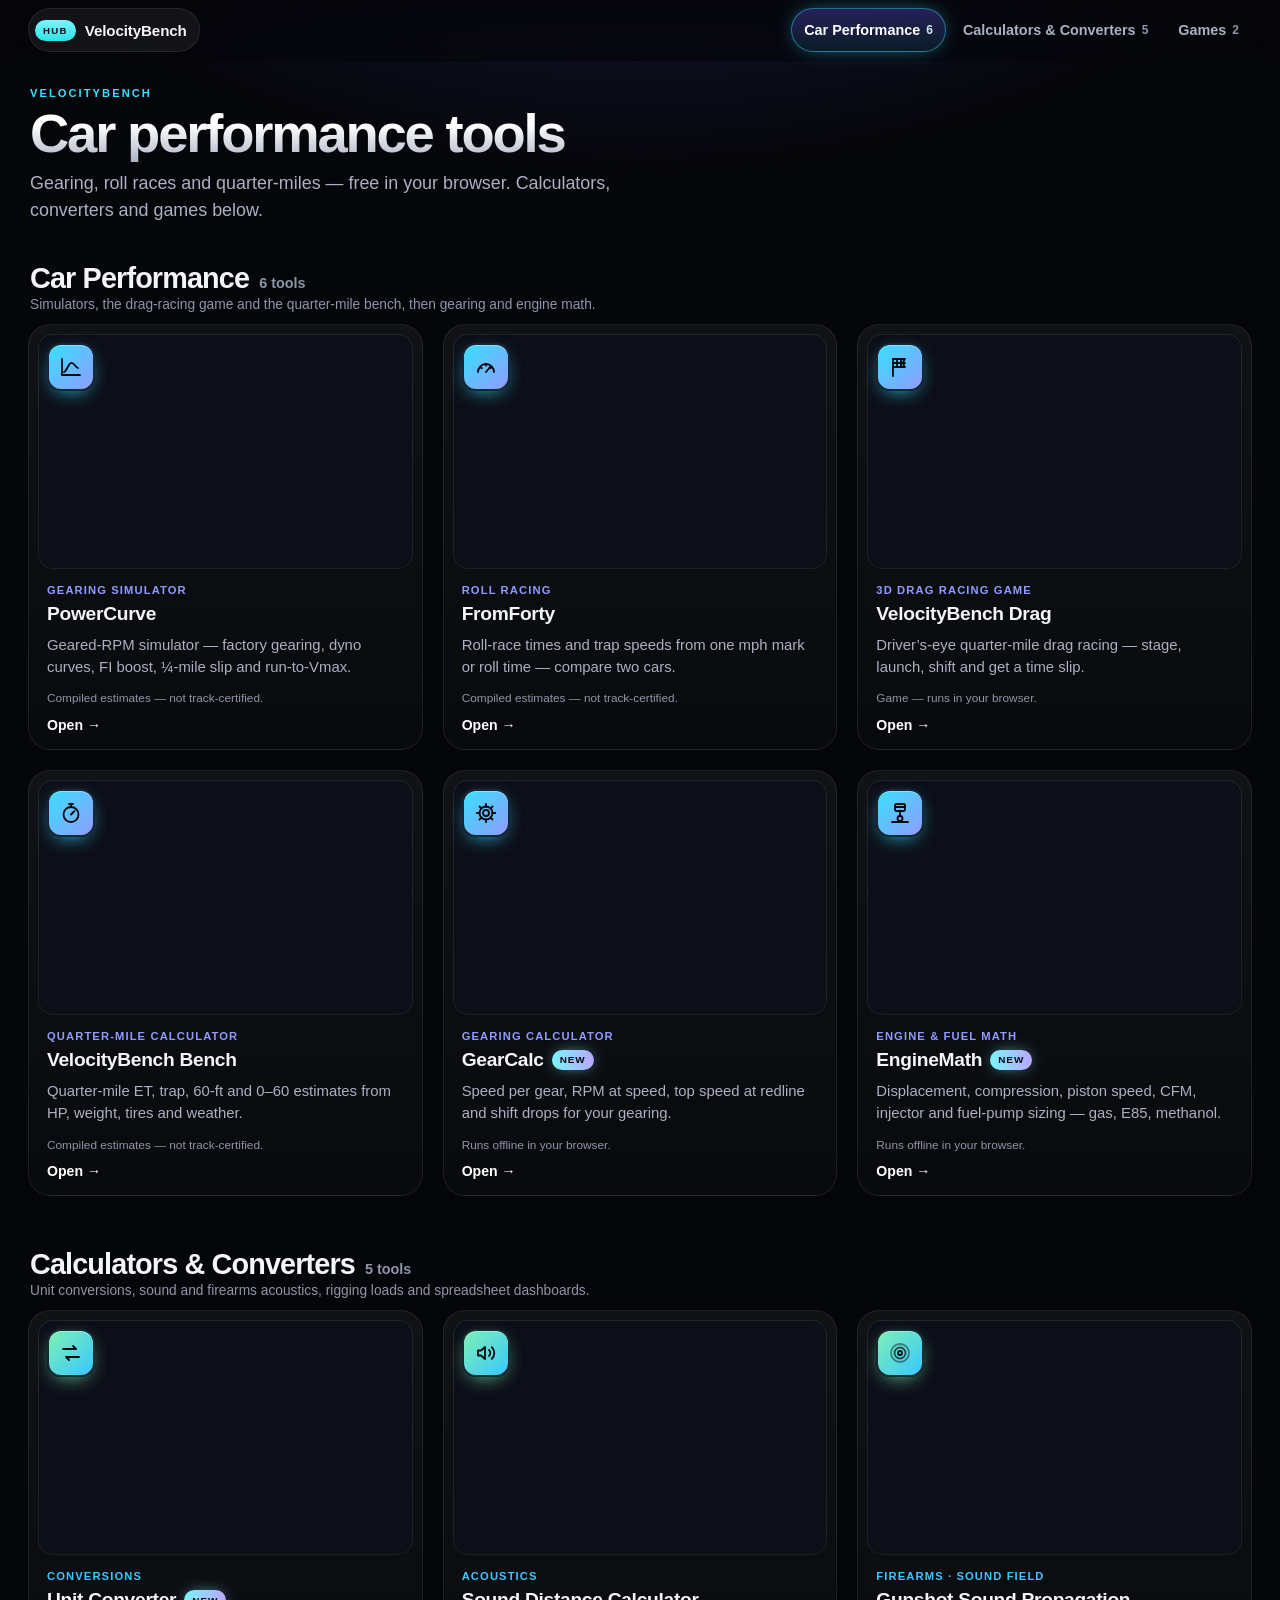
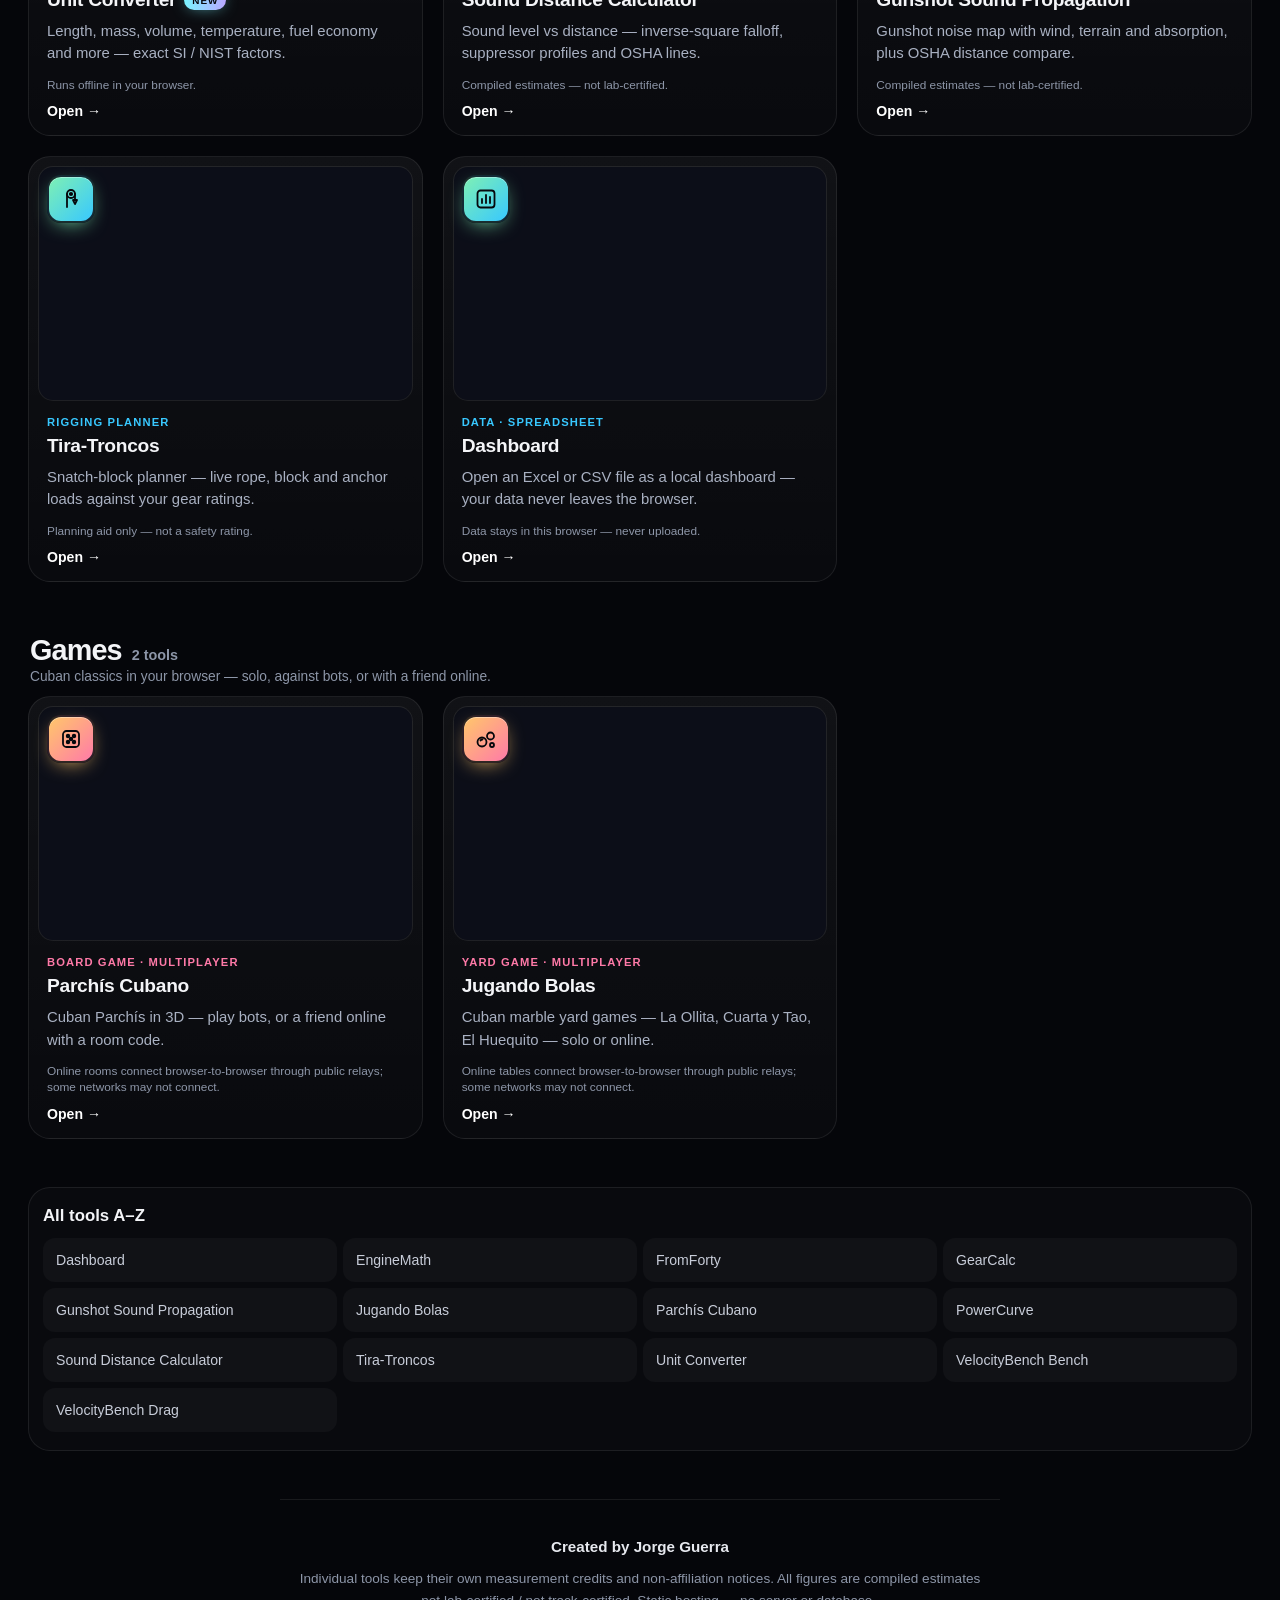
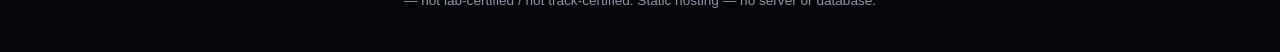
==== commit 26009601: "Hub: US spelling — 'engine math' in Car Performance subtitle" ====
--- a/index.html
+++ b/index.html
@@ -145,7 +145,7 @@
     </div>
 
     <main id="tools" tabindex="-1">
-<section class="cat" id="car" data-s="car" aria-labelledby="h-car"><header class="cat-head"><h2 id="h-car">Car Performance</h2><span class="cat-n">6 tools</span><p class="cat-sub">Simulators, the drag-racing game and the quarter-mile bench, then gearing and engine maths.</p></header>
+<section class="cat" id="car" data-s="car" aria-labelledby="h-car"><header class="cat-head"><h2 id="h-car">Car Performance</h2><span class="cat-n">6 tools</span><p class="cat-sub">Simulators, the drag-racing game and the quarter-mile bench, then gearing and engine math.</p></header>
 <ul class="grid">
 <li data-kw="powercurve power curve dyno gearing rpm vmax geared-rpm simulator with factory tx, dyno curves, fi/ev/hybrid, quarter-mile markers, and run-to-vmax."><a class="card" href="https://01ls1z28-coder.github.io/velocitybench-powercurve/" rel="noopener"><div class="thumb"><picture><source media="(max-width:599px)" srcset="[data-uri]"><source type="image/avif" srcset="img/hub/powercurve-480.avif 480w, img/hub/powercurve-960.avif 960w" sizes="(min-width:1600px) 490px, (min-width:980px) 31vw, 46vw"><img src="img/hub/powercurve-480.webp" srcset="img/hub/powercurve-480.webp 480w, img/hub/powercurve-960.webp 960w" sizes="(min-width:1600px) 490px, (min-width:980px) 31vw, 46vw" width="480" height="300" alt="" loading="eager" decoding="async" fetchpriority="high"></picture></div><span class="ico"><svg class="ic" aria-hidden="true" focusable="false"><use href="#i-powercurve"/></svg></span><div class="c-body"><p class="c-tag">Gearing simulator</p><div class="c-top"><h3>PowerCurve</h3></div><p class="c-desc">Geared-RPM simulator — factory gearing, dyno curves, FI boost, ¼-mile slip and run-to-Vmax.</p><p class="c-note">Compiled estimates — not track-certified.</p><span class="c-go" aria-hidden="true">Open <span>→</span></span></div></a></li>
 <li data-kw="fromforty from forty roll racing 40 roll-racing calculator."><a class="card" href="https://01ls1z28-coder.github.io/fromforty/" rel="noopener"><div class="thumb"><picture><source media="(max-width:599px)" srcset="[data-uri]"><source type="image/avif" srcset="img/hub/fromforty-480.avif 480w, img/hub/fromforty-960.avif 960w" sizes="(min-width:1600px) 490px, (min-width:980px) 31vw, 46vw"><img src="img/hub/fromforty-480.webp" srcset="img/hub/fromforty-480.webp 480w, img/hub/fromforty-960.webp 960w" sizes="(min-width:1600px) 490px, (min-width:980px) 31vw, 46vw" width="480" height="300" alt="" loading="eager" decoding="async" fetchpriority="high"></picture></div><span class="ico"><svg class="ic" aria-hidden="true" focusable="false"><use href="#i-fromforty"/></svg></span><div class="c-body"><p class="c-tag">Roll racing</p><div class="c-top"><h3>FromForty</h3></div><p class="c-desc">Roll-race times and trap speeds from one mph mark or roll time — compare two cars.</p><p class="c-note">Compiled estimates — not track-certified.</p><span class="c-go" aria-hidden="true">Open <span>→</span></span></div></a></li>
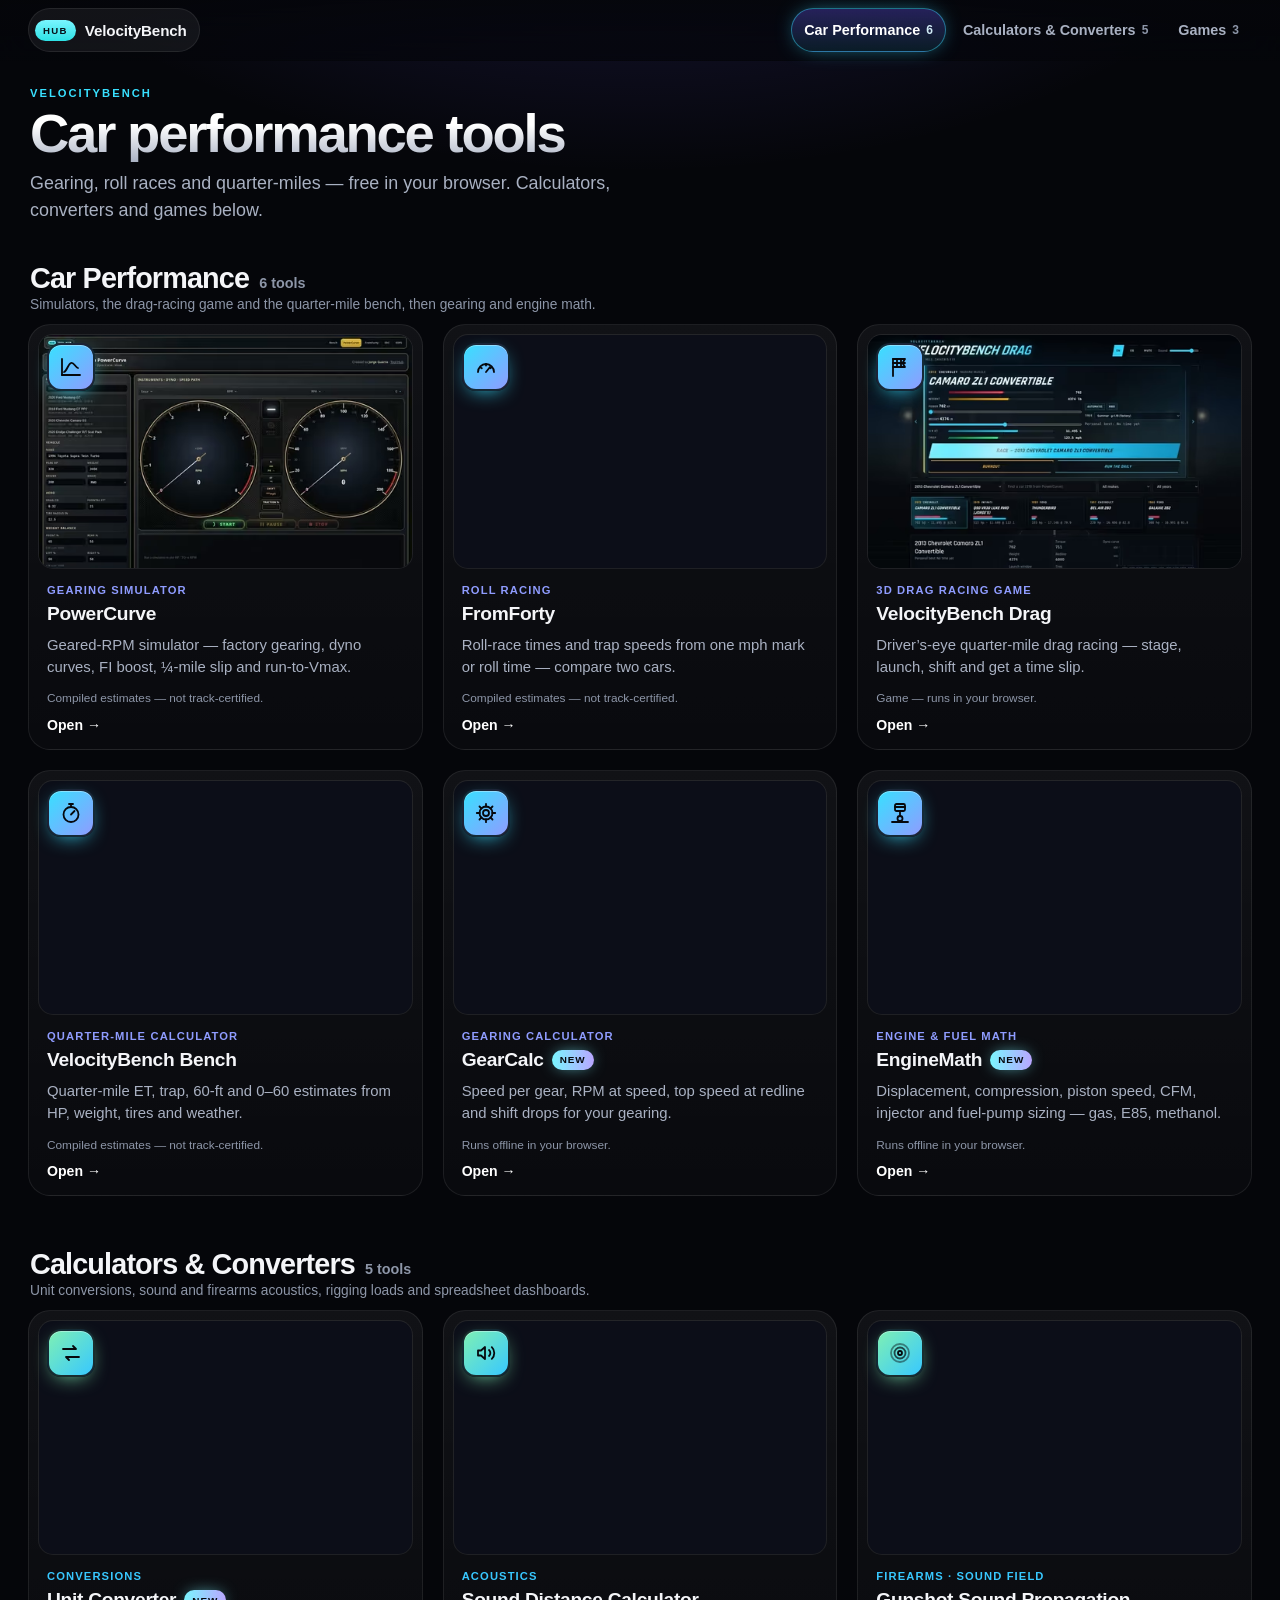
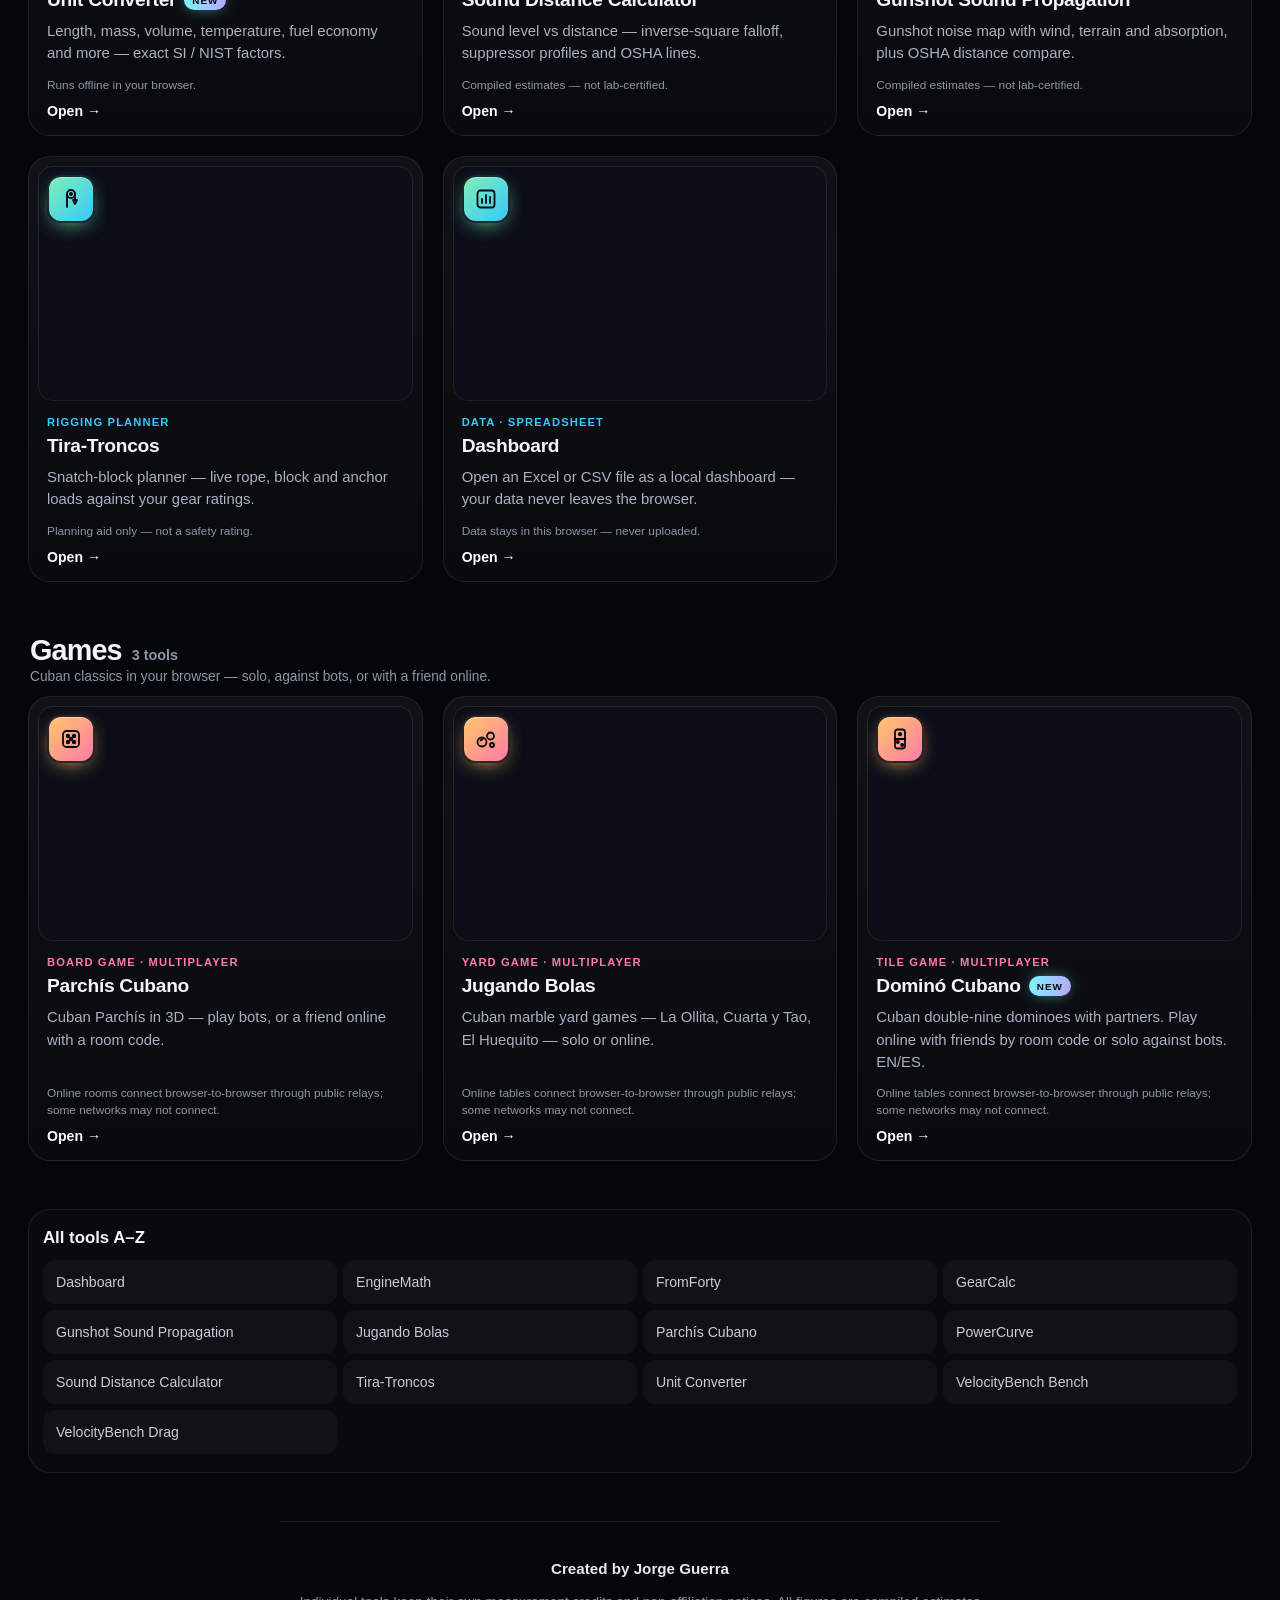
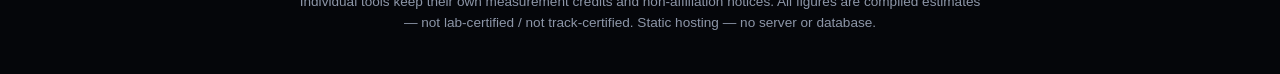
==== commit d60eff47: "Hub: add Dominó Cubano card to Games" ====
--- a/index.html
+++ b/index.html
@@ -130,12 +130,12 @@
   </style>
 </head>
 <body>
-  <svg xmlns="http://www.w3.org/2000/svg" style="display:none" aria-hidden="true"><symbol id="i-drag" viewBox="0 0 24 24" fill="none" stroke="currentColor" stroke-width="1.8" stroke-linecap="round" stroke-linejoin="round"><path d="M5 21V4"/><path d="M5 4h12l-2.5 4L17 12H5"/><path d="M9 4v8M13 4v8M5 8h12"/></symbol><symbol id="i-parchis" viewBox="0 0 24 24" fill="none" stroke="currentColor" stroke-width="1.8" stroke-linecap="round" stroke-linejoin="round"><rect x="4" y="4" width="16" height="16" rx="3.5"/><circle cx="9" cy="9" r="1.3" fill="currentColor"/><circle cx="15" cy="15" r="1.3" fill="currentColor"/><circle cx="15" cy="9" r="1.3" fill="currentColor"/><circle cx="9" cy="15" r="1.3" fill="currentColor"/><circle cx="12" cy="12" r="1.3" fill="currentColor"/></symbol><symbol id="i-bolas" viewBox="0 0 24 24" fill="none" stroke="currentColor" stroke-width="1.8" stroke-linecap="round" stroke-linejoin="round"><circle cx="8" cy="15" r="4.5"/><circle cx="16.5" cy="9" r="3.5"/><circle cx="18" cy="18" r="2"/><path d="M6.5 13.5a2 2 0 0 1 2-1"/></symbol><symbol id="i-bench" viewBox="0 0 24 24" fill="none" stroke="currentColor" stroke-width="1.8" stroke-linecap="round" stroke-linejoin="round"><circle cx="12" cy="13.5" r="7.5"/><path d="M12 13.5 15.5 10"/><path d="M10 3h4M12 3v3"/></symbol><symbol id="i-powercurve" viewBox="0 0 24 24" fill="none" stroke="currentColor" stroke-width="1.8" stroke-linecap="round" stroke-linejoin="round"><path d="M3 20h18"/><path d="M3 20V4"/><path d="M5 17c3-1 4-8 7-9s4 4 7 5"/></symbol><symbol id="i-fromforty" viewBox="0 0 24 24" fill="none" stroke="currentColor" stroke-width="1.8" stroke-linecap="round" stroke-linejoin="round"><path d="M4 17a8 8 0 1 1 16 0"/><path d="M12 17l4-5"/><path d="M6.5 12.5 7.8 13.3M12 9v1.5M17.5 12.5l-1.3.8"/></symbol><symbol id="i-gearcalc" viewBox="0 0 24 24" fill="none" stroke="currentColor" stroke-width="1.8" stroke-linecap="round" stroke-linejoin="round"><circle cx="12" cy="12" r="3"/><path d="M12 2.8v3M12 18.2v3M21.2 12h-3M5.8 12h-3M18.5 5.5l-2.1 2.1M7.6 16.4l-2.1 2.1M18.5 18.5l-2.1-2.1M7.6 7.6 5.5 5.5"/><circle cx="12" cy="12" r="6.5"/></symbol><symbol id="i-enginemath" viewBox="0 0 24 24" fill="none" stroke="currentColor" stroke-width="1.8" stroke-linecap="round" stroke-linejoin="round"><rect x="7" y="3" width="10" height="7" rx="1.5"/><path d="M7 6h10"/><path d="M12 10v5"/><circle cx="12" cy="17.5" r="2.5"/><path d="M4 21h16"/></symbol><symbol id="i-sdc" viewBox="0 0 24 24" fill="none" stroke="currentColor" stroke-width="1.8" stroke-linecap="round" stroke-linejoin="round"><path d="M4 9.5h3l4-3.5v12l-4-3.5H4z"/><path d="M15 9a4 4 0 0 1 0 6"/><path d="M17.8 6.2a8 8 0 0 1 0 11.6"/></symbol><symbol id="i-gsps" viewBox="0 0 24 24" fill="none" stroke="currentColor" stroke-width="1.8" stroke-linecap="round" stroke-linejoin="round"><circle cx="12" cy="12" r="2"/><circle cx="12" cy="12" r="5.5" opacity=".7"/><circle cx="12" cy="12" r="9" opacity=".45"/></symbol><symbol id="i-tira" viewBox="0 0 24 24" fill="none" stroke="currentColor" stroke-width="1.8" stroke-linecap="round" stroke-linejoin="round"><circle cx="12" cy="7" r="4"/><circle cx="12" cy="7" r="1.2" fill="currentColor"/><path d="M8 7v13M16 7v6"/><path d="M14 13h4l-2 4z"/></symbol><symbol id="i-units" viewBox="0 0 24 24" fill="none" stroke="currentColor" stroke-width="1.8" stroke-linecap="round" stroke-linejoin="round"><path d="M4 8h13l-3-3M20 16H7l3 3"/></symbol><symbol id="i-dash" viewBox="0 0 24 24" fill="none" stroke="currentColor" stroke-width="1.8" stroke-linecap="round" stroke-linejoin="round"><rect x="3.5" y="3.5" width="17" height="17" rx="3"/><path d="M8 16v-4M12 16V8M16 16v-6"/></symbol><symbol id="i-search" viewBox="0 0 24 24" fill="none" stroke="currentColor" stroke-width="1.8" stroke-linecap="round" stroke-linejoin="round"><circle cx="11" cy="11" r="7"/><path d="m20 20-3.5-3.5"/></symbol></svg>
+  <svg xmlns="http://www.w3.org/2000/svg" style="display:none" aria-hidden="true"><symbol id="i-drag" viewBox="0 0 24 24" fill="none" stroke="currentColor" stroke-width="1.8" stroke-linecap="round" stroke-linejoin="round"><path d="M5 21V4"/><path d="M5 4h12l-2.5 4L17 12H5"/><path d="M9 4v8M13 4v8M5 8h12"/></symbol><symbol id="i-parchis" viewBox="0 0 24 24" fill="none" stroke="currentColor" stroke-width="1.8" stroke-linecap="round" stroke-linejoin="round"><rect x="4" y="4" width="16" height="16" rx="3.5"/><circle cx="9" cy="9" r="1.3" fill="currentColor"/><circle cx="15" cy="15" r="1.3" fill="currentColor"/><circle cx="15" cy="9" r="1.3" fill="currentColor"/><circle cx="9" cy="15" r="1.3" fill="currentColor"/><circle cx="12" cy="12" r="1.3" fill="currentColor"/></symbol><symbol id="i-bolas" viewBox="0 0 24 24" fill="none" stroke="currentColor" stroke-width="1.8" stroke-linecap="round" stroke-linejoin="round"><circle cx="8" cy="15" r="4.5"/><circle cx="16.5" cy="9" r="3.5"/><circle cx="18" cy="18" r="2"/><path d="M6.5 13.5a2 2 0 0 1 2-1"/></symbol><symbol id="i-bench" viewBox="0 0 24 24" fill="none" stroke="currentColor" stroke-width="1.8" stroke-linecap="round" stroke-linejoin="round"><circle cx="12" cy="13.5" r="7.5"/><path d="M12 13.5 15.5 10"/><path d="M10 3h4M12 3v3"/></symbol><symbol id="i-powercurve" viewBox="0 0 24 24" fill="none" stroke="currentColor" stroke-width="1.8" stroke-linecap="round" stroke-linejoin="round"><path d="M3 20h18"/><path d="M3 20V4"/><path d="M5 17c3-1 4-8 7-9s4 4 7 5"/></symbol><symbol id="i-fromforty" viewBox="0 0 24 24" fill="none" stroke="currentColor" stroke-width="1.8" stroke-linecap="round" stroke-linejoin="round"><path d="M4 17a8 8 0 1 1 16 0"/><path d="M12 17l4-5"/><path d="M6.5 12.5 7.8 13.3M12 9v1.5M17.5 12.5l-1.3.8"/></symbol><symbol id="i-gearcalc" viewBox="0 0 24 24" fill="none" stroke="currentColor" stroke-width="1.8" stroke-linecap="round" stroke-linejoin="round"><circle cx="12" cy="12" r="3"/><path d="M12 2.8v3M12 18.2v3M21.2 12h-3M5.8 12h-3M18.5 5.5l-2.1 2.1M7.6 16.4l-2.1 2.1M18.5 18.5l-2.1-2.1M7.6 7.6 5.5 5.5"/><circle cx="12" cy="12" r="6.5"/></symbol><symbol id="i-enginemath" viewBox="0 0 24 24" fill="none" stroke="currentColor" stroke-width="1.8" stroke-linecap="round" stroke-linejoin="round"><rect x="7" y="3" width="10" height="7" rx="1.5"/><path d="M7 6h10"/><path d="M12 10v5"/><circle cx="12" cy="17.5" r="2.5"/><path d="M4 21h16"/></symbol><symbol id="i-sdc" viewBox="0 0 24 24" fill="none" stroke="currentColor" stroke-width="1.8" stroke-linecap="round" stroke-linejoin="round"><path d="M4 9.5h3l4-3.5v12l-4-3.5H4z"/><path d="M15 9a4 4 0 0 1 0 6"/><path d="M17.8 6.2a8 8 0 0 1 0 11.6"/></symbol><symbol id="i-gsps" viewBox="0 0 24 24" fill="none" stroke="currentColor" stroke-width="1.8" stroke-linecap="round" stroke-linejoin="round"><circle cx="12" cy="12" r="2"/><circle cx="12" cy="12" r="5.5" opacity=".7"/><circle cx="12" cy="12" r="9" opacity=".45"/></symbol><symbol id="i-tira" viewBox="0 0 24 24" fill="none" stroke="currentColor" stroke-width="1.8" stroke-linecap="round" stroke-linejoin="round"><circle cx="12" cy="7" r="4"/><circle cx="12" cy="7" r="1.2" fill="currentColor"/><path d="M8 7v13M16 7v6"/><path d="M14 13h4l-2 4z"/></symbol><symbol id="i-units" viewBox="0 0 24 24" fill="none" stroke="currentColor" stroke-width="1.8" stroke-linecap="round" stroke-linejoin="round"><path d="M4 8h13l-3-3M20 16H7l3 3"/></symbol><symbol id="i-dash" viewBox="0 0 24 24" fill="none" stroke="currentColor" stroke-width="1.8" stroke-linecap="round" stroke-linejoin="round"><rect x="3.5" y="3.5" width="17" height="17" rx="3"/><path d="M8 16v-4M12 16V8M16 16v-6"/></symbol><symbol id="i-domino" viewBox="0 0 24 24" fill="none" stroke="currentColor" stroke-width="1.8" stroke-linecap="round" stroke-linejoin="round"><rect x="7" y="2.5" width="10" height="19" rx="2.5"/><path d="M7 12h10"/><circle cx="12" cy="7.2" r="1.2" fill="currentColor"/><circle cx="9.8" cy="15" r="1.1" fill="currentColor"/><circle cx="14.2" cy="18" r="1.1" fill="currentColor"/></symbol><symbol id="i-search" viewBox="0 0 24 24" fill="none" stroke="currentColor" stroke-width="1.8" stroke-linecap="round" stroke-linejoin="round"><circle cx="11" cy="11" r="7"/><path d="m20 20-3.5-3.5"/></symbol></svg>
   <a class="skip" href="#tools">Skip to tools</a>
   <div class="shell">
     <header class="bar" id="bar"><div class="bar-in">
       <a class="brand" href="https://velocitybench.com/" aria-current="page"><b>HUB</b><span>VelocityBench</span></a>
-      <nav class="secnav" aria-label="Sections"><a href="#car"><span class="long">Car Performance</span><span class="short">Car</span> <i>6</i></a><a href="#calc"><span class="long">Calculators &amp; Converters</span><span class="short">Calculators</span> <i>5</i></a><a href="#games"><span class="long">Games</span><span class="short">Games</span> <i>2</i></a></nav>
+      <nav class="secnav" aria-label="Sections"><a href="#car"><span class="long">Car Performance</span><span class="short">Car</span> <i>6</i></a><a href="#calc"><span class="long">Calculators &amp; Converters</span><span class="short">Calculators</span> <i>5</i></a><a href="#games"><span class="long">Games</span><span class="short">Games</span> <i>3</i></a></nav>
     </div></header>
 
     <div class="intro">
@@ -162,10 +162,11 @@
 <li data-kw="tira troncos rigging stump winch snatch block rope anchor stump-pulling planner: drag snatch blocks and anchors, see live rope, block, and anchor loads against your gear ratings."><a class="card" href="https://01ls1z28-coder.github.io/tira-troncos/" rel="noopener"><div class="thumb"><picture><source media="(max-width:599px)" srcset="[data-uri]"><source type="image/avif" srcset="img/hub/tira-480.avif 480w, img/hub/tira-960.avif 960w" sizes="(min-width:1600px) 490px, (min-width:980px) 31vw, 46vw"><img src="img/hub/tira-480.webp" srcset="img/hub/tira-480.webp 480w, img/hub/tira-960.webp 960w" sizes="(min-width:1600px) 490px, (min-width:980px) 31vw, 46vw" width="480" height="300" alt="" loading="lazy" decoding="async"></picture></div><span class="ico"><svg class="ic" aria-hidden="true" focusable="false"><use href="#i-tira"/></svg></span><div class="c-body"><p class="c-tag">Rigging planner</p><div class="c-top"><h3>Tira-Troncos</h3></div><p class="c-desc">Snatch-block planner — live rope, block and anchor loads against your gear ratings.</p><p class="c-note">Planning aid only — not a safety rating.</p><span class="c-go" aria-hidden="true">Open <span>→</span></span></div></a></li>
 <li data-kw="dashboard data spreadsheet excel csv fleet board any excel/csv → local header-driven dashboard; data stays in the browser; optional fleet layout when columns match."><a class="card" href="https://01ls1z28-coder.github.io/velocitybench-fleet-board/" rel="noopener"><div class="thumb"><picture><source media="(max-width:599px)" srcset="[data-uri]"><source type="image/avif" srcset="img/hub/dash-480.avif 480w, img/hub/dash-960.avif 960w" sizes="(min-width:1600px) 490px, (min-width:980px) 31vw, 46vw"><img src="img/hub/dash-480.webp" srcset="img/hub/dash-480.webp 480w, img/hub/dash-960.webp 960w" sizes="(min-width:1600px) 490px, (min-width:980px) 31vw, 46vw" width="480" height="300" alt="" loading="lazy" decoding="async"></picture></div><span class="ico"><svg class="ic" aria-hidden="true" focusable="false"><use href="#i-dash"/></svg></span><div class="c-body"><p class="c-tag">Data · Spreadsheet</p><div class="c-top"><h3>Dashboard</h3></div><p class="c-desc">Open an Excel or CSV file as a local dashboard — your data never leaves the browser.</p><p class="c-note">Data stays in this browser — never uploaded.</p><span class="c-go" aria-hidden="true">Open <span>→</span></span></div></a></li>
 </ul></section>
-<section class="cat" id="games" data-s="games" aria-labelledby="h-games"><header class="cat-head"><h2 id="h-games">Games</h2><span class="cat-n">2 tools</span><p class="cat-sub">Cuban classics in your browser — solo, against bots, or with a friend online.</p></header>
+<section class="cat" id="games" data-s="games" aria-labelledby="h-games"><header class="cat-head"><h2 id="h-games">Games</h2><span class="cat-n">3 tools</span><p class="cat-sub">Cuban classics in your browser — solo, against bots, or with a friend online.</p></header>
 <ul class="grid">
 <li data-kw="parchis parchisi ludo board multiplayer cuban parchís in 3d. play against bots or invite a friend online with a room code."><a class="card" href="https://01ls1z28-coder.github.io/parchis-cubano/" rel="noopener"><div class="thumb"><picture><source media="(max-width:599px)" srcset="[data-uri]"><source type="image/avif" srcset="img/hub/parchis-480.avif 480w, img/hub/parchis-960.avif 960w" sizes="(min-width:1600px) 490px, (min-width:980px) 31vw, 46vw"><img src="img/hub/parchis-480.webp" srcset="img/hub/parchis-480.webp 480w, img/hub/parchis-960.webp 960w" sizes="(min-width:1600px) 490px, (min-width:980px) 31vw, 46vw" width="480" height="300" alt="" loading="lazy" decoding="async"></picture></div><span class="ico"><svg class="ic" aria-hidden="true" focusable="false"><use href="#i-parchis"/></svg></span><div class="c-body"><p class="c-tag">Board game · Multiplayer</p><div class="c-top"><h3>Parchís Cubano</h3></div><p class="c-desc">Cuban Parchís in 3D — play bots, or a friend online with a room code.</p><p class="c-note">Online rooms connect browser-to-browser through public relays; some networks may not connect.</p><span class="c-go" aria-hidden="true">Open <span>→</span></span></div></a></li>
 <li data-kw="bolas marbles yard multiplayer cuban marble yard games — la ollita, cuarta y tao, el huequito. solo or host a table for a friend online."><a class="card" href="https://01ls1z28-coder.github.io/jugando-bolas/" rel="noopener"><div class="thumb"><picture><source media="(max-width:599px)" srcset="[data-uri]"><source type="image/avif" srcset="img/hub/bolas-480.avif 480w, img/hub/bolas-960.avif 960w" sizes="(min-width:1600px) 490px, (min-width:980px) 31vw, 46vw"><img src="img/hub/bolas-480.webp" srcset="img/hub/bolas-480.webp 480w, img/hub/bolas-960.webp 960w" sizes="(min-width:1600px) 490px, (min-width:980px) 31vw, 46vw" width="480" height="300" alt="" loading="lazy" decoding="async"></picture></div><span class="ico"><svg class="ic" aria-hidden="true" focusable="false"><use href="#i-bolas"/></svg></span><div class="c-body"><p class="c-tag">Yard game · Multiplayer</p><div class="c-top"><h3>Jugando Bolas</h3></div><p class="c-desc">Cuban marble yard games — La Ollita, Cuarta y Tao, El Huequito — solo or online.</p><p class="c-note">Online tables connect browser-to-browser through public relays; some networks may not connect.</p><span class="c-go" aria-hidden="true">Open <span>→</span></span></div></a></li>
+<li data-kw="domino dominoes domino cubano double nine partners multiplayer cuban double-nine dominoes with partners. play online with friends by room code or solo against bots. en/es."><a class="card" href="https://01ls1z28-coder.github.io/cuban-domino/" rel="noopener"><div class="thumb"><picture><source media="(max-width:599px)" srcset="[data-uri]"><source type="image/avif" srcset="img/hub/domino-480.avif 480w, img/hub/domino-960.avif 960w" sizes="(min-width:1600px) 490px, (min-width:980px) 31vw, 46vw"><img src="img/hub/domino-480.webp" srcset="img/hub/domino-480.webp 480w, img/hub/domino-960.webp 960w" sizes="(min-width:1600px) 490px, (min-width:980px) 31vw, 46vw" width="480" height="300" alt="" loading="lazy" decoding="async"></picture></div><span class="ico"><svg class="ic" aria-hidden="true" focusable="false"><use href="#i-domino"/></svg></span><div class="c-body"><p class="c-tag">Tile game · Multiplayer</p><div class="c-top"><h3>Dominó Cubano</h3><span class="new">New</span></div><p class="c-desc">Cuban double-nine dominoes with partners. Play online with friends by room code or solo against bots. EN/ES.</p><p class="c-note">Online tables connect browser-to-browser through public relays; some networks may not connect.</p><span class="c-go" aria-hidden="true">Open <span>→</span></span></div></a></li>
 </ul></section>
     </main>
 
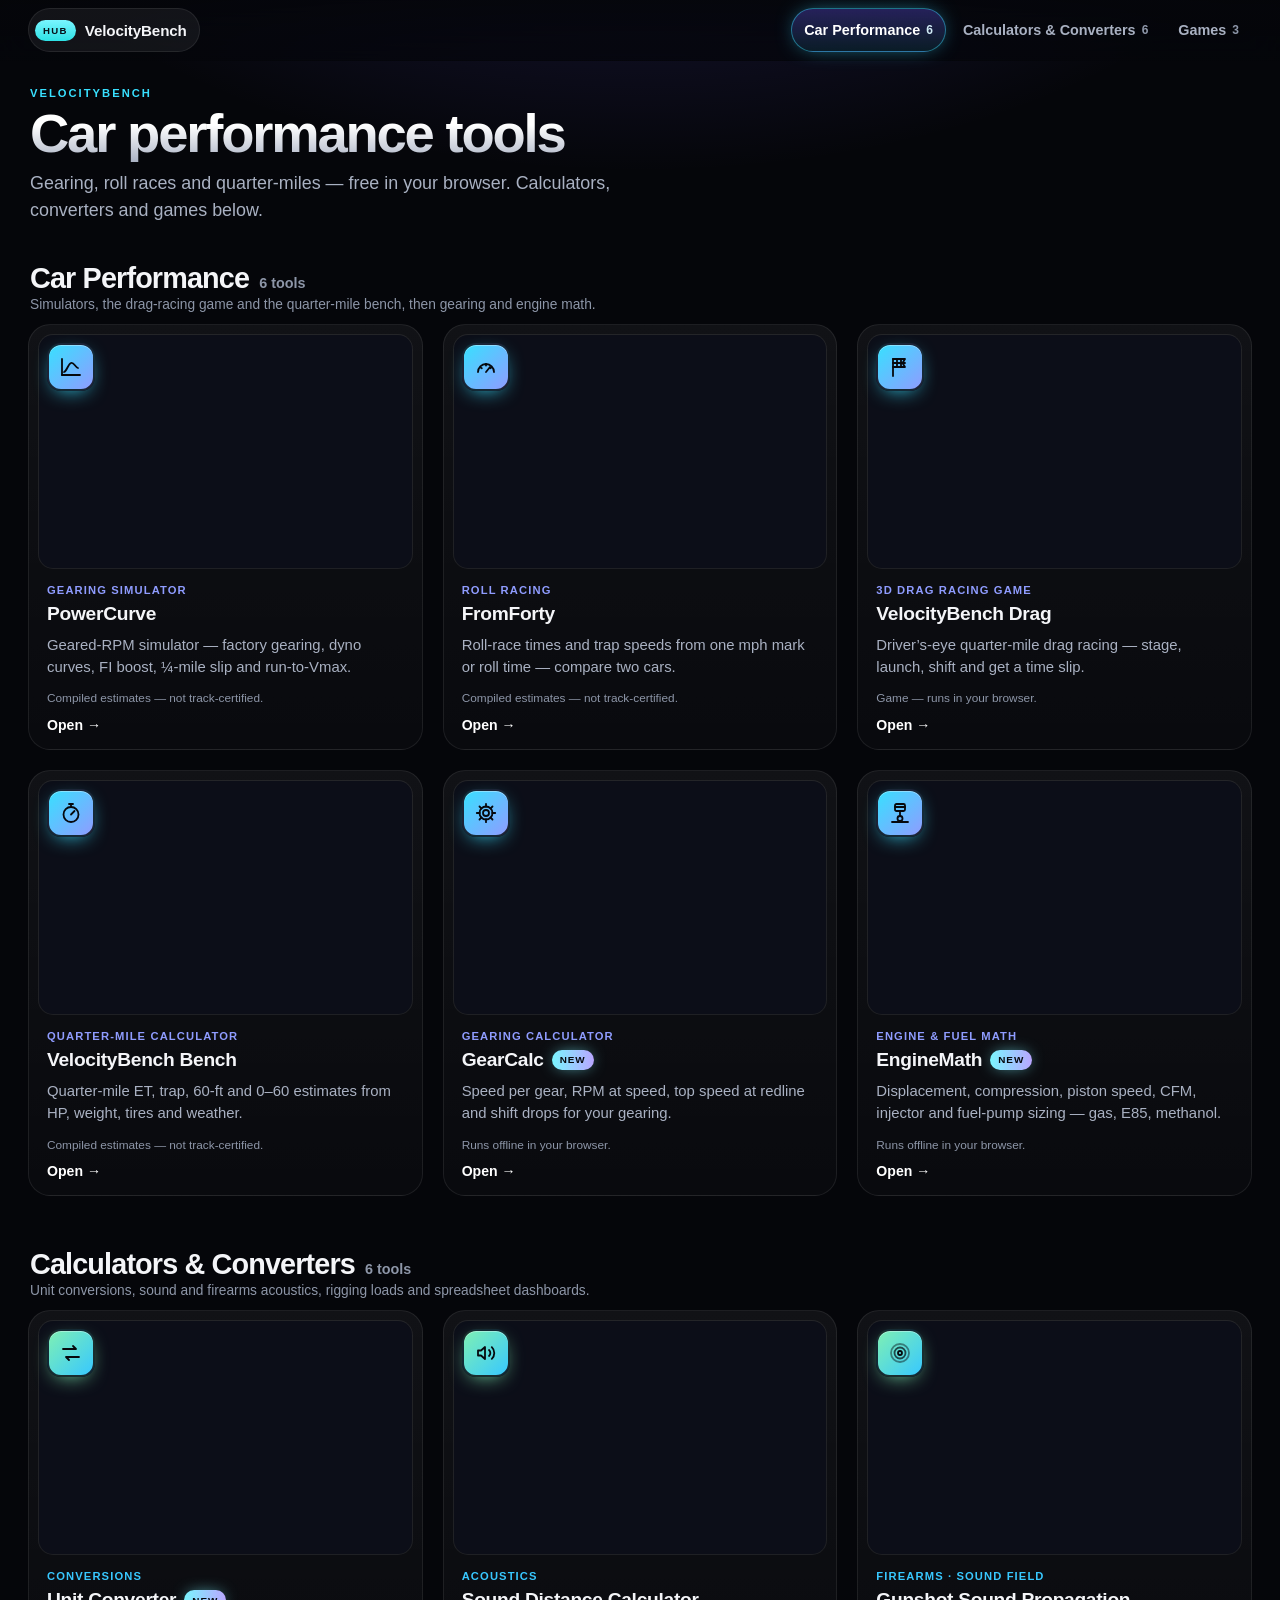
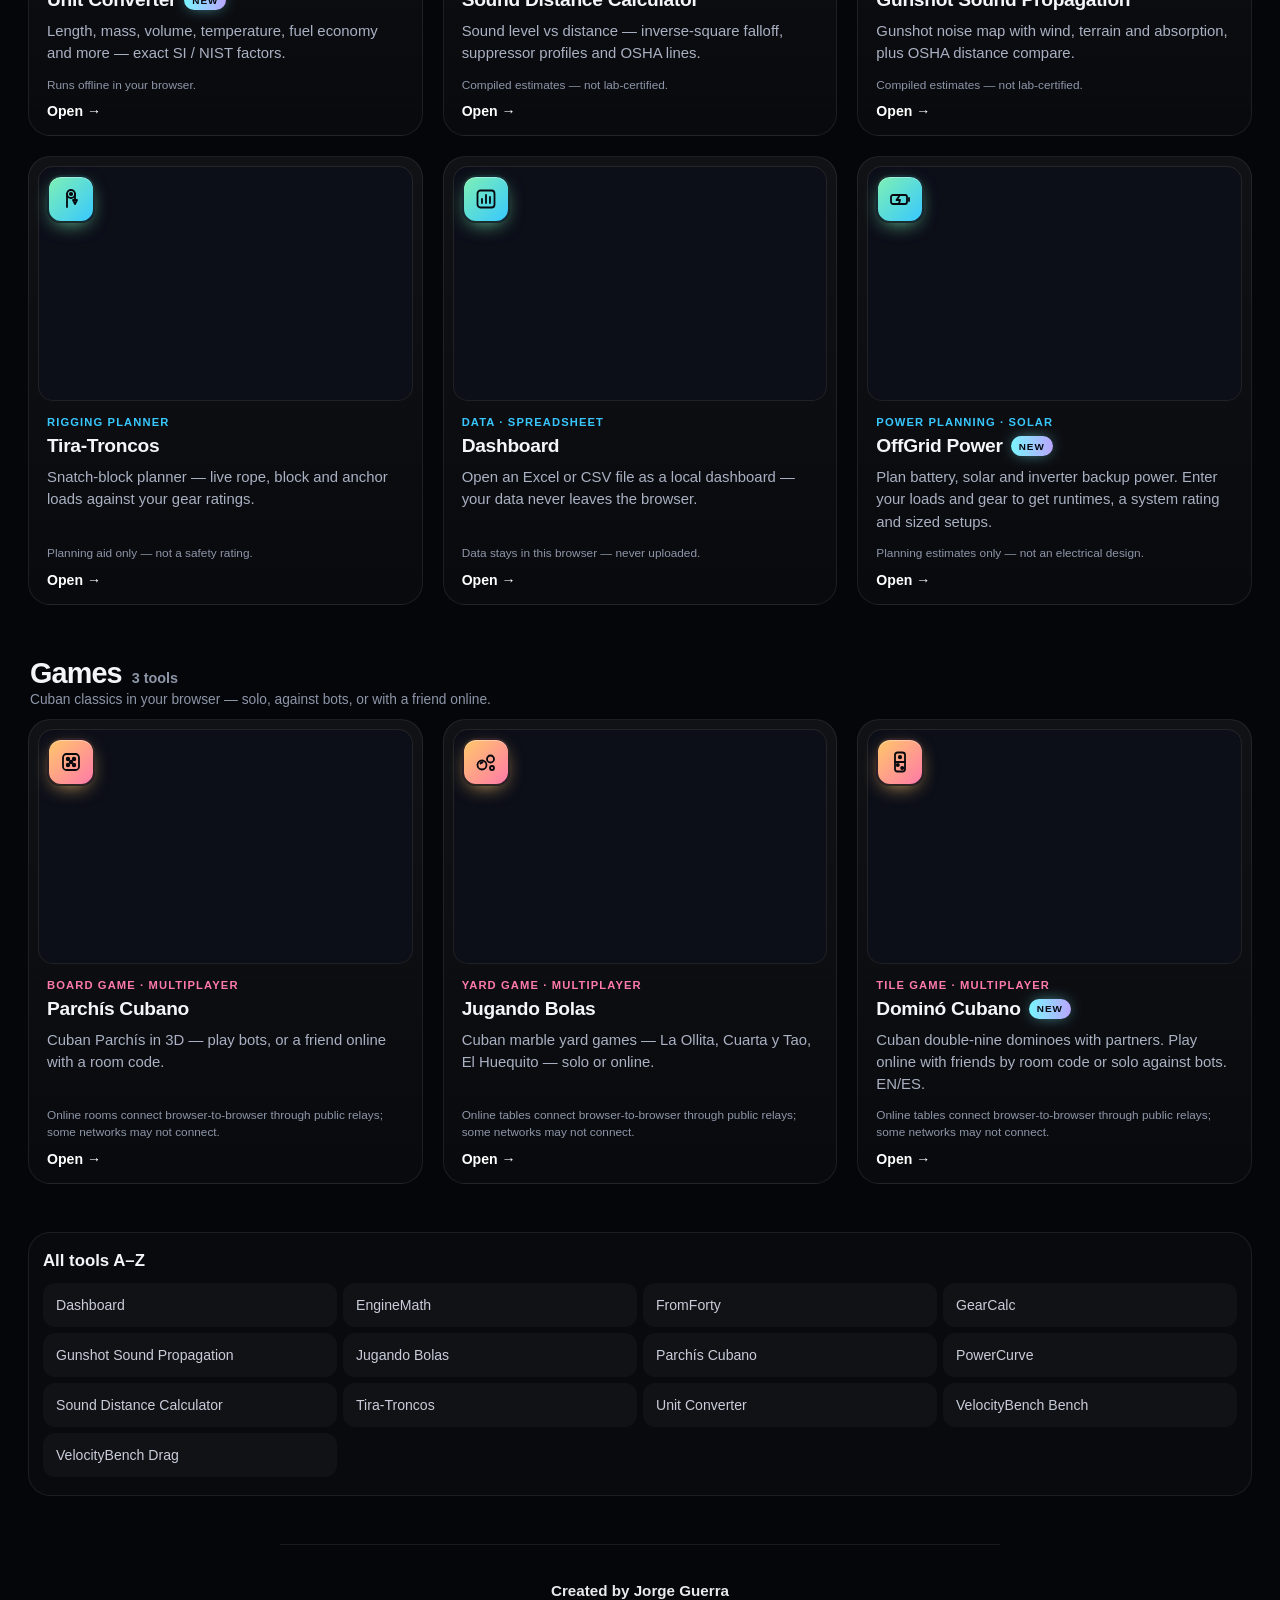
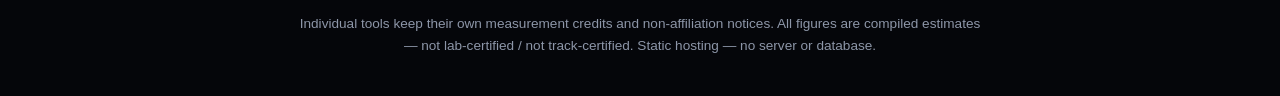
==== commit 491e884f: "Add OffGrid Power to Calculators & Converters" ====
--- a/index.html
+++ b/index.html
@@ -130,12 +130,12 @@
   </style>
 </head>
 <body>
-  <svg xmlns="http://www.w3.org/2000/svg" style="display:none" aria-hidden="true"><symbol id="i-drag" viewBox="0 0 24 24" fill="none" stroke="currentColor" stroke-width="1.8" stroke-linecap="round" stroke-linejoin="round"><path d="M5 21V4"/><path d="M5 4h12l-2.5 4L17 12H5"/><path d="M9 4v8M13 4v8M5 8h12"/></symbol><symbol id="i-parchis" viewBox="0 0 24 24" fill="none" stroke="currentColor" stroke-width="1.8" stroke-linecap="round" stroke-linejoin="round"><rect x="4" y="4" width="16" height="16" rx="3.5"/><circle cx="9" cy="9" r="1.3" fill="currentColor"/><circle cx="15" cy="15" r="1.3" fill="currentColor"/><circle cx="15" cy="9" r="1.3" fill="currentColor"/><circle cx="9" cy="15" r="1.3" fill="currentColor"/><circle cx="12" cy="12" r="1.3" fill="currentColor"/></symbol><symbol id="i-bolas" viewBox="0 0 24 24" fill="none" stroke="currentColor" stroke-width="1.8" stroke-linecap="round" stroke-linejoin="round"><circle cx="8" cy="15" r="4.5"/><circle cx="16.5" cy="9" r="3.5"/><circle cx="18" cy="18" r="2"/><path d="M6.5 13.5a2 2 0 0 1 2-1"/></symbol><symbol id="i-bench" viewBox="0 0 24 24" fill="none" stroke="currentColor" stroke-width="1.8" stroke-linecap="round" stroke-linejoin="round"><circle cx="12" cy="13.5" r="7.5"/><path d="M12 13.5 15.5 10"/><path d="M10 3h4M12 3v3"/></symbol><symbol id="i-powercurve" viewBox="0 0 24 24" fill="none" stroke="currentColor" stroke-width="1.8" stroke-linecap="round" stroke-linejoin="round"><path d="M3 20h18"/><path d="M3 20V4"/><path d="M5 17c3-1 4-8 7-9s4 4 7 5"/></symbol><symbol id="i-fromforty" viewBox="0 0 24 24" fill="none" stroke="currentColor" stroke-width="1.8" stroke-linecap="round" stroke-linejoin="round"><path d="M4 17a8 8 0 1 1 16 0"/><path d="M12 17l4-5"/><path d="M6.5 12.5 7.8 13.3M12 9v1.5M17.5 12.5l-1.3.8"/></symbol><symbol id="i-gearcalc" viewBox="0 0 24 24" fill="none" stroke="currentColor" stroke-width="1.8" stroke-linecap="round" stroke-linejoin="round"><circle cx="12" cy="12" r="3"/><path d="M12 2.8v3M12 18.2v3M21.2 12h-3M5.8 12h-3M18.5 5.5l-2.1 2.1M7.6 16.4l-2.1 2.1M18.5 18.5l-2.1-2.1M7.6 7.6 5.5 5.5"/><circle cx="12" cy="12" r="6.5"/></symbol><symbol id="i-enginemath" viewBox="0 0 24 24" fill="none" stroke="currentColor" stroke-width="1.8" stroke-linecap="round" stroke-linejoin="round"><rect x="7" y="3" width="10" height="7" rx="1.5"/><path d="M7 6h10"/><path d="M12 10v5"/><circle cx="12" cy="17.5" r="2.5"/><path d="M4 21h16"/></symbol><symbol id="i-sdc" viewBox="0 0 24 24" fill="none" stroke="currentColor" stroke-width="1.8" stroke-linecap="round" stroke-linejoin="round"><path d="M4 9.5h3l4-3.5v12l-4-3.5H4z"/><path d="M15 9a4 4 0 0 1 0 6"/><path d="M17.8 6.2a8 8 0 0 1 0 11.6"/></symbol><symbol id="i-gsps" viewBox="0 0 24 24" fill="none" stroke="currentColor" stroke-width="1.8" stroke-linecap="round" stroke-linejoin="round"><circle cx="12" cy="12" r="2"/><circle cx="12" cy="12" r="5.5" opacity=".7"/><circle cx="12" cy="12" r="9" opacity=".45"/></symbol><symbol id="i-tira" viewBox="0 0 24 24" fill="none" stroke="currentColor" stroke-width="1.8" stroke-linecap="round" stroke-linejoin="round"><circle cx="12" cy="7" r="4"/><circle cx="12" cy="7" r="1.2" fill="currentColor"/><path d="M8 7v13M16 7v6"/><path d="M14 13h4l-2 4z"/></symbol><symbol id="i-units" viewBox="0 0 24 24" fill="none" stroke="currentColor" stroke-width="1.8" stroke-linecap="round" stroke-linejoin="round"><path d="M4 8h13l-3-3M20 16H7l3 3"/></symbol><symbol id="i-dash" viewBox="0 0 24 24" fill="none" stroke="currentColor" stroke-width="1.8" stroke-linecap="round" stroke-linejoin="round"><rect x="3.5" y="3.5" width="17" height="17" rx="3"/><path d="M8 16v-4M12 16V8M16 16v-6"/></symbol><symbol id="i-domino" viewBox="0 0 24 24" fill="none" stroke="currentColor" stroke-width="1.8" stroke-linecap="round" stroke-linejoin="round"><rect x="7" y="2.5" width="10" height="19" rx="2.5"/><path d="M7 12h10"/><circle cx="12" cy="7.2" r="1.2" fill="currentColor"/><circle cx="9.8" cy="15" r="1.1" fill="currentColor"/><circle cx="14.2" cy="18" r="1.1" fill="currentColor"/></symbol><symbol id="i-search" viewBox="0 0 24 24" fill="none" stroke="currentColor" stroke-width="1.8" stroke-linecap="round" stroke-linejoin="round"><circle cx="11" cy="11" r="7"/><path d="m20 20-3.5-3.5"/></symbol></svg>
+  <svg xmlns="http://www.w3.org/2000/svg" style="display:none" aria-hidden="true"><symbol id="i-drag" viewBox="0 0 24 24" fill="none" stroke="currentColor" stroke-width="1.8" stroke-linecap="round" stroke-linejoin="round"><path d="M5 21V4"/><path d="M5 4h12l-2.5 4L17 12H5"/><path d="M9 4v8M13 4v8M5 8h12"/></symbol><symbol id="i-parchis" viewBox="0 0 24 24" fill="none" stroke="currentColor" stroke-width="1.8" stroke-linecap="round" stroke-linejoin="round"><rect x="4" y="4" width="16" height="16" rx="3.5"/><circle cx="9" cy="9" r="1.3" fill="currentColor"/><circle cx="15" cy="15" r="1.3" fill="currentColor"/><circle cx="15" cy="9" r="1.3" fill="currentColor"/><circle cx="9" cy="15" r="1.3" fill="currentColor"/><circle cx="12" cy="12" r="1.3" fill="currentColor"/></symbol><symbol id="i-bolas" viewBox="0 0 24 24" fill="none" stroke="currentColor" stroke-width="1.8" stroke-linecap="round" stroke-linejoin="round"><circle cx="8" cy="15" r="4.5"/><circle cx="16.5" cy="9" r="3.5"/><circle cx="18" cy="18" r="2"/><path d="M6.5 13.5a2 2 0 0 1 2-1"/></symbol><symbol id="i-bench" viewBox="0 0 24 24" fill="none" stroke="currentColor" stroke-width="1.8" stroke-linecap="round" stroke-linejoin="round"><circle cx="12" cy="13.5" r="7.5"/><path d="M12 13.5 15.5 10"/><path d="M10 3h4M12 3v3"/></symbol><symbol id="i-powercurve" viewBox="0 0 24 24" fill="none" stroke="currentColor" stroke-width="1.8" stroke-linecap="round" stroke-linejoin="round"><path d="M3 20h18"/><path d="M3 20V4"/><path d="M5 17c3-1 4-8 7-9s4 4 7 5"/></symbol><symbol id="i-fromforty" viewBox="0 0 24 24" fill="none" stroke="currentColor" stroke-width="1.8" stroke-linecap="round" stroke-linejoin="round"><path d="M4 17a8 8 0 1 1 16 0"/><path d="M12 17l4-5"/><path d="M6.5 12.5 7.8 13.3M12 9v1.5M17.5 12.5l-1.3.8"/></symbol><symbol id="i-gearcalc" viewBox="0 0 24 24" fill="none" stroke="currentColor" stroke-width="1.8" stroke-linecap="round" stroke-linejoin="round"><circle cx="12" cy="12" r="3"/><path d="M12 2.8v3M12 18.2v3M21.2 12h-3M5.8 12h-3M18.5 5.5l-2.1 2.1M7.6 16.4l-2.1 2.1M18.5 18.5l-2.1-2.1M7.6 7.6 5.5 5.5"/><circle cx="12" cy="12" r="6.5"/></symbol><symbol id="i-enginemath" viewBox="0 0 24 24" fill="none" stroke="currentColor" stroke-width="1.8" stroke-linecap="round" stroke-linejoin="round"><rect x="7" y="3" width="10" height="7" rx="1.5"/><path d="M7 6h10"/><path d="M12 10v5"/><circle cx="12" cy="17.5" r="2.5"/><path d="M4 21h16"/></symbol><symbol id="i-sdc" viewBox="0 0 24 24" fill="none" stroke="currentColor" stroke-width="1.8" stroke-linecap="round" stroke-linejoin="round"><path d="M4 9.5h3l4-3.5v12l-4-3.5H4z"/><path d="M15 9a4 4 0 0 1 0 6"/><path d="M17.8 6.2a8 8 0 0 1 0 11.6"/></symbol><symbol id="i-gsps" viewBox="0 0 24 24" fill="none" stroke="currentColor" stroke-width="1.8" stroke-linecap="round" stroke-linejoin="round"><circle cx="12" cy="12" r="2"/><circle cx="12" cy="12" r="5.5" opacity=".7"/><circle cx="12" cy="12" r="9" opacity=".45"/></symbol><symbol id="i-tira" viewBox="0 0 24 24" fill="none" stroke="currentColor" stroke-width="1.8" stroke-linecap="round" stroke-linejoin="round"><circle cx="12" cy="7" r="4"/><circle cx="12" cy="7" r="1.2" fill="currentColor"/><path d="M8 7v13M16 7v6"/><path d="M14 13h4l-2 4z"/></symbol><symbol id="i-units" viewBox="0 0 24 24" fill="none" stroke="currentColor" stroke-width="1.8" stroke-linecap="round" stroke-linejoin="round"><path d="M4 8h13l-3-3M20 16H7l3 3"/></symbol><symbol id="i-dash" viewBox="0 0 24 24" fill="none" stroke="currentColor" stroke-width="1.8" stroke-linecap="round" stroke-linejoin="round"><rect x="3.5" y="3.5" width="17" height="17" rx="3"/><path d="M8 16v-4M12 16V8M16 16v-6"/></symbol><symbol id="i-domino" viewBox="0 0 24 24" fill="none" stroke="currentColor" stroke-width="1.8" stroke-linecap="round" stroke-linejoin="round"><rect x="7" y="2.5" width="10" height="19" rx="2.5"/><path d="M7 12h10"/><circle cx="12" cy="7.2" r="1.2" fill="currentColor"/><circle cx="9.8" cy="15" r="1.1" fill="currentColor"/><circle cx="14.2" cy="18" r="1.1" fill="currentColor"/></symbol><symbol id="i-offgrid" viewBox="0 0 24 24" fill="none" stroke="currentColor" stroke-width="1.8" stroke-linecap="round" stroke-linejoin="round"><rect x="3" y="8" width="16" height="9" rx="2"/><path d="M21 11v3"/><path d="M11 9.5 8.5 13H12l-1 3.5"/></symbol><symbol id="i-search" viewBox="0 0 24 24" fill="none" stroke="currentColor" stroke-width="1.8" stroke-linecap="round" stroke-linejoin="round"><circle cx="11" cy="11" r="7"/><path d="m20 20-3.5-3.5"/></symbol></svg>
   <a class="skip" href="#tools">Skip to tools</a>
   <div class="shell">
     <header class="bar" id="bar"><div class="bar-in">
       <a class="brand" href="https://velocitybench.com/" aria-current="page"><b>HUB</b><span>VelocityBench</span></a>
-      <nav class="secnav" aria-label="Sections"><a href="#car"><span class="long">Car Performance</span><span class="short">Car</span> <i>6</i></a><a href="#calc"><span class="long">Calculators &amp; Converters</span><span class="short">Calculators</span> <i>5</i></a><a href="#games"><span class="long">Games</span><span class="short">Games</span> <i>3</i></a></nav>
+      <nav class="secnav" aria-label="Sections"><a href="#car"><span class="long">Car Performance</span><span class="short">Car</span> <i>6</i></a><a href="#calc"><span class="long">Calculators &amp; Converters</span><span class="short">Calculators</span> <i>6</i></a><a href="#games"><span class="long">Games</span><span class="short">Games</span> <i>3</i></a></nav>
     </div></header>
 
     <div class="intro">
@@ -154,13 +154,14 @@
 <li data-kw="gearcalc gear calc gearing rpm speed final drive tire rpm at speed and speed per gear from your transmission, final drive and tire size — presets, plus compare two setups."><a class="card" href="https://01ls1z28-coder.github.io/gearcalc/" rel="noopener"><div class="thumb"><picture><source media="(max-width:599px)" srcset="[data-uri]"><source type="image/avif" srcset="img/hub/gearcalc-480.avif 480w, img/hub/gearcalc-960.avif 960w" sizes="(min-width:1600px) 490px, (min-width:980px) 31vw, 46vw"><img src="img/hub/gearcalc-480.webp" srcset="img/hub/gearcalc-480.webp 480w, img/hub/gearcalc-960.webp 960w" sizes="(min-width:1600px) 490px, (min-width:980px) 31vw, 46vw" width="480" height="300" alt="" loading="lazy" decoding="async"></picture></div><span class="ico"><svg class="ic" aria-hidden="true" focusable="false"><use href="#i-gearcalc"/></svg></span><div class="c-body"><p class="c-tag">Gearing calculator</p><div class="c-top"><h3>GearCalc</h3><span class="new">New</span></div><p class="c-desc">Speed per gear, RPM at speed, top speed at redline and shift drops for your gearing.</p><p class="c-note">Runs offline in your browser.</p><span class="c-go" aria-hidden="true">Open <span>→</span></span></div></a></li>
 <li data-kw="enginemath engine math displacement compression cfm injector e85 methanol fuel pump displacement, compression ratio, piston speed, airflow, injector size for gas, e85 or methanol, and fuel pump flow."><a class="card" href="https://01ls1z28-coder.github.io/enginemath/" rel="noopener"><div class="thumb"><picture><source media="(max-width:599px)" srcset="[data-uri]"><source type="image/avif" srcset="img/hub/enginemath-480.avif 480w, img/hub/enginemath-960.avif 960w" sizes="(min-width:1600px) 490px, (min-width:980px) 31vw, 46vw"><img src="img/hub/enginemath-480.webp" srcset="img/hub/enginemath-480.webp 480w, img/hub/enginemath-960.webp 960w" sizes="(min-width:1600px) 490px, (min-width:980px) 31vw, 46vw" width="480" height="300" alt="" loading="lazy" decoding="async"></picture></div><span class="ico"><svg class="ic" aria-hidden="true" focusable="false"><use href="#i-enginemath"/></svg></span><div class="c-body"><p class="c-tag">Engine &amp; fuel math</p><div class="c-top"><h3>EngineMath</h3><span class="new">New</span></div><p class="c-desc">Displacement, compression, piston speed, CFM, injector and fuel-pump sizing — gas, E85, methanol.</p><p class="c-note">Runs offline in your browser.</p><span class="c-go" aria-hidden="true">Open <span>→</span></span></div></a></li>
 </ul></section>
-<section class="cat" id="calc" data-s="calc" aria-labelledby="h-calc"><header class="cat-head"><h2 id="h-calc">Calculators &amp; Converters</h2><span class="cat-n">5 tools</span><p class="cat-sub">Unit conversions, sound and firearms acoustics, rigging loads and spreadsheet dashboards.</p></header>
+<section class="cat" id="calc" data-s="calc" aria-labelledby="h-calc"><header class="cat-head"><h2 id="h-calc">Calculators &amp; Converters</h2><span class="cat-n">6 tools</span><p class="cat-sub">Unit conversions, sound and firearms acoustics, rigging loads and spreadsheet dashboards.</p></header>
 <ul class="grid">
 <li data-kw="unit converter units conversion convert metric imperial convert length, mass, volume, temperature, fuel economy and more — exact factors, every unit on one screen."><a class="card" href="https://01ls1z28-coder.github.io/unit-converter/" rel="noopener"><div class="thumb"><picture><source media="(max-width:599px)" srcset="[data-uri]"><source type="image/avif" srcset="img/hub/units-480.avif 480w, img/hub/units-960.avif 960w" sizes="(min-width:1600px) 490px, (min-width:980px) 31vw, 46vw"><img src="img/hub/units-480.webp" srcset="img/hub/units-480.webp 480w, img/hub/units-960.webp 960w" sizes="(min-width:1600px) 490px, (min-width:980px) 31vw, 46vw" width="480" height="300" alt="" loading="lazy" decoding="async"></picture></div><span class="ico"><svg class="ic" aria-hidden="true" focusable="false"><use href="#i-units"/></svg></span><div class="c-body"><p class="c-tag">Conversions</p><div class="c-top"><h3>Unit Converter</h3><span class="new">New</span></div><p class="c-desc">Length, mass, volume, temperature, fuel economy and more — exact SI / NIST factors.</p><p class="c-note">Runs offline in your browser.</p><span class="c-go" aria-hidden="true">Open <span>→</span></span></div></a></li>
 <li data-kw="sdc sound distance acoustics suppressor spl osha decibel db how suppressor muzzle levels fall off with distance — inverse-square spl curves with osha reference lines."><a class="card" href="https://01ls1z28-coder.github.io/sound-distance-calculator/" rel="noopener"><div class="thumb"><picture><source media="(max-width:599px)" srcset="[data-uri]"><source type="image/avif" srcset="img/hub/sdc-480.avif 480w, img/hub/sdc-960.avif 960w" sizes="(min-width:1600px) 490px, (min-width:980px) 31vw, 46vw"><img src="img/hub/sdc-480.webp" srcset="img/hub/sdc-480.webp 480w, img/hub/sdc-960.webp 960w" sizes="(min-width:1600px) 490px, (min-width:980px) 31vw, 46vw" width="480" height="300" alt="" loading="lazy" decoding="async"></picture></div><span class="ico"><svg class="ic" aria-hidden="true" focusable="false"><use href="#i-sdc"/></svg></span><div class="c-body"><p class="c-tag">Acoustics</p><div class="c-top"><h3>Sound Distance Calculator</h3></div><p class="c-desc">Sound level vs distance — inverse-square falloff, suppressor profiles and OSHA lines.</p><p class="c-note">Compiled estimates — not lab-certified.</p><span class="c-go" aria-hidden="true">Open <span>→</span></span></div></a></li>
 <li data-kw="gsps gunshot sound propagation firearms wind terrain osha map a shot’s sound field with wind, terrain, and bare vs suppressed profiles — plus osha distance tables."><a class="card" href="https://01ls1z28-coder.github.io/gunshot-sound-propagation/" rel="noopener"><div class="thumb"><picture><source media="(max-width:599px)" srcset="[data-uri]"><source type="image/avif" srcset="img/hub/gsps-480.avif 480w, img/hub/gsps-960.avif 960w" sizes="(min-width:1600px) 490px, (min-width:980px) 31vw, 46vw"><img src="img/hub/gsps-480.webp" srcset="img/hub/gsps-480.webp 480w, img/hub/gsps-960.webp 960w" sizes="(min-width:1600px) 490px, (min-width:980px) 31vw, 46vw" width="480" height="300" alt="" loading="lazy" decoding="async"></picture></div><span class="ico"><svg class="ic" aria-hidden="true" focusable="false"><use href="#i-gsps"/></svg></span><div class="c-body"><p class="c-tag">Firearms · Sound field</p><div class="c-top"><h3>Gunshot Sound Propagation</h3></div><p class="c-desc">Gunshot noise map with wind, terrain and absorption, plus OSHA distance compare.</p><p class="c-note">Compiled estimates — not lab-certified.</p><span class="c-go" aria-hidden="true">Open <span>→</span></span></div></a></li>
 <li data-kw="tira troncos rigging stump winch snatch block rope anchor stump-pulling planner: drag snatch blocks and anchors, see live rope, block, and anchor loads against your gear ratings."><a class="card" href="https://01ls1z28-coder.github.io/tira-troncos/" rel="noopener"><div class="thumb"><picture><source media="(max-width:599px)" srcset="[data-uri]"><source type="image/avif" srcset="img/hub/tira-480.avif 480w, img/hub/tira-960.avif 960w" sizes="(min-width:1600px) 490px, (min-width:980px) 31vw, 46vw"><img src="img/hub/tira-480.webp" srcset="img/hub/tira-480.webp 480w, img/hub/tira-960.webp 960w" sizes="(min-width:1600px) 490px, (min-width:980px) 31vw, 46vw" width="480" height="300" alt="" loading="lazy" decoding="async"></picture></div><span class="ico"><svg class="ic" aria-hidden="true" focusable="false"><use href="#i-tira"/></svg></span><div class="c-body"><p class="c-tag">Rigging planner</p><div class="c-top"><h3>Tira-Troncos</h3></div><p class="c-desc">Snatch-block planner — live rope, block and anchor loads against your gear ratings.</p><p class="c-note">Planning aid only — not a safety rating.</p><span class="c-go" aria-hidden="true">Open <span>→</span></span></div></a></li>
 <li data-kw="dashboard data spreadsheet excel csv fleet board any excel/csv → local header-driven dashboard; data stays in the browser; optional fleet layout when columns match."><a class="card" href="https://01ls1z28-coder.github.io/velocitybench-fleet-board/" rel="noopener"><div class="thumb"><picture><source media="(max-width:599px)" srcset="[data-uri]"><source type="image/avif" srcset="img/hub/dash-480.avif 480w, img/hub/dash-960.avif 960w" sizes="(min-width:1600px) 490px, (min-width:980px) 31vw, 46vw"><img src="img/hub/dash-480.webp" srcset="img/hub/dash-480.webp 480w, img/hub/dash-960.webp 960w" sizes="(min-width:1600px) 490px, (min-width:980px) 31vw, 46vw" width="480" height="300" alt="" loading="lazy" decoding="async"></picture></div><span class="ico"><svg class="ic" aria-hidden="true" focusable="false"><use href="#i-dash"/></svg></span><div class="c-body"><p class="c-tag">Data · Spreadsheet</p><div class="c-top"><h3>Dashboard</h3></div><p class="c-desc">Open an Excel or CSV file as a local dashboard — your data never leaves the browser.</p><p class="c-note">Data stays in this browser — never uploaded.</p><span class="c-go" aria-hidden="true">Open <span>→</span></span></div></a></li>
+<li data-kw="offgrid power off-grid battery solar inverter backup generator runtime blackout plan battery, solar and inverter backup power. enter your loads and gear to get runtimes, a system rating and sized setups."><a class="card" href="https://01ls1z28-coder.github.io/offgrid-power/" rel="noopener"><div class="thumb"><picture><source media="(max-width:599px)" srcset="[data-uri]"><source type="image/avif" srcset="img/hub/offgrid-480.avif 480w, img/hub/offgrid-960.avif 960w" sizes="(min-width:1600px) 490px, (min-width:980px) 31vw, 46vw"><img src="img/hub/offgrid-480.webp" srcset="img/hub/offgrid-480.webp 480w, img/hub/offgrid-960.webp 960w" sizes="(min-width:1600px) 490px, (min-width:980px) 31vw, 46vw" width="480" height="300" alt="" loading="lazy" decoding="async"></picture></div><span class="ico"><svg class="ic" aria-hidden="true" focusable="false"><use href="#i-offgrid"/></svg></span><div class="c-body"><p class="c-tag">Power planning · Solar</p><div class="c-top"><h3>OffGrid Power</h3><span class="new">New</span></div><p class="c-desc">Plan battery, solar and inverter backup power. Enter your loads and gear to get runtimes, a system rating and sized setups.</p><p class="c-note">Planning estimates only — not an electrical design.</p><span class="c-go" aria-hidden="true">Open <span>→</span></span></div></a></li>
 </ul></section>
 <section class="cat" id="games" data-s="games" aria-labelledby="h-games"><header class="cat-head"><h2 id="h-games">Games</h2><span class="cat-n">3 tools</span><p class="cat-sub">Cuban classics in your browser — solo, against bots, or with a friend online.</p></header>
 <ul class="grid">
